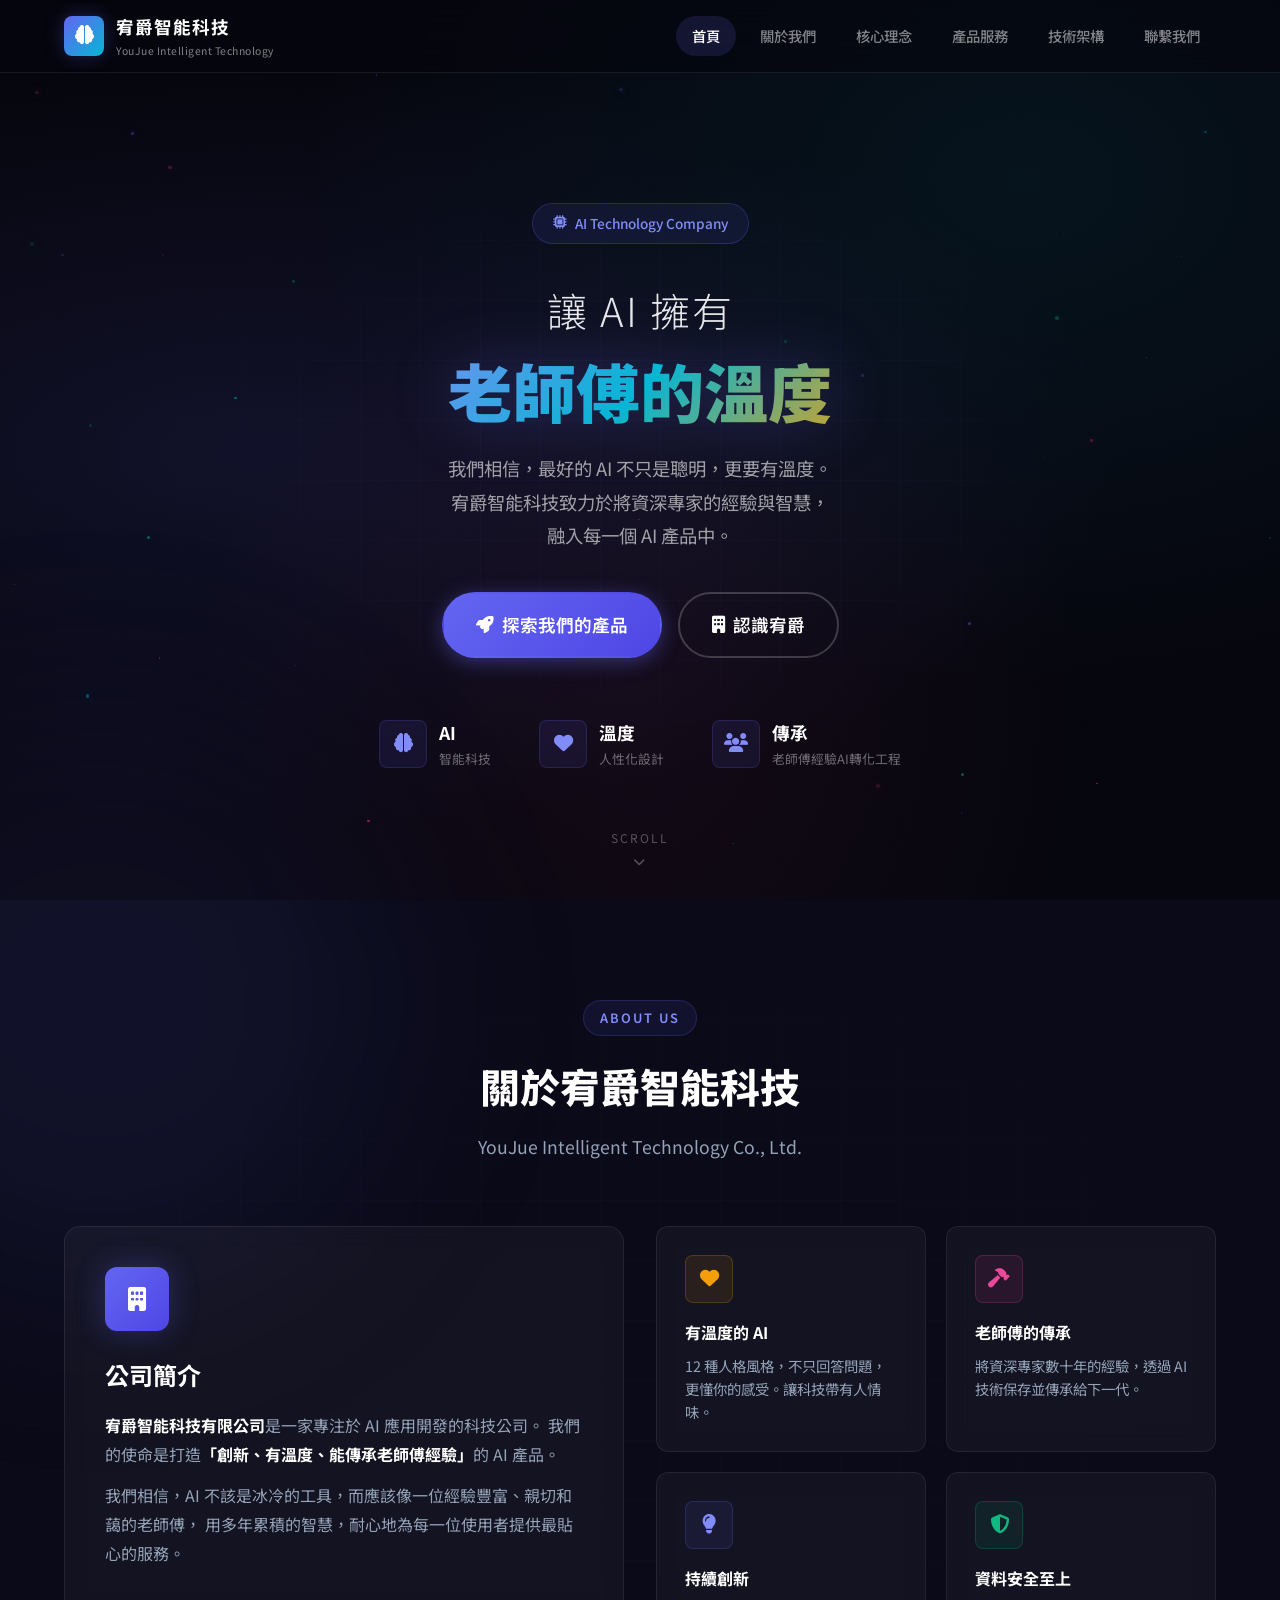
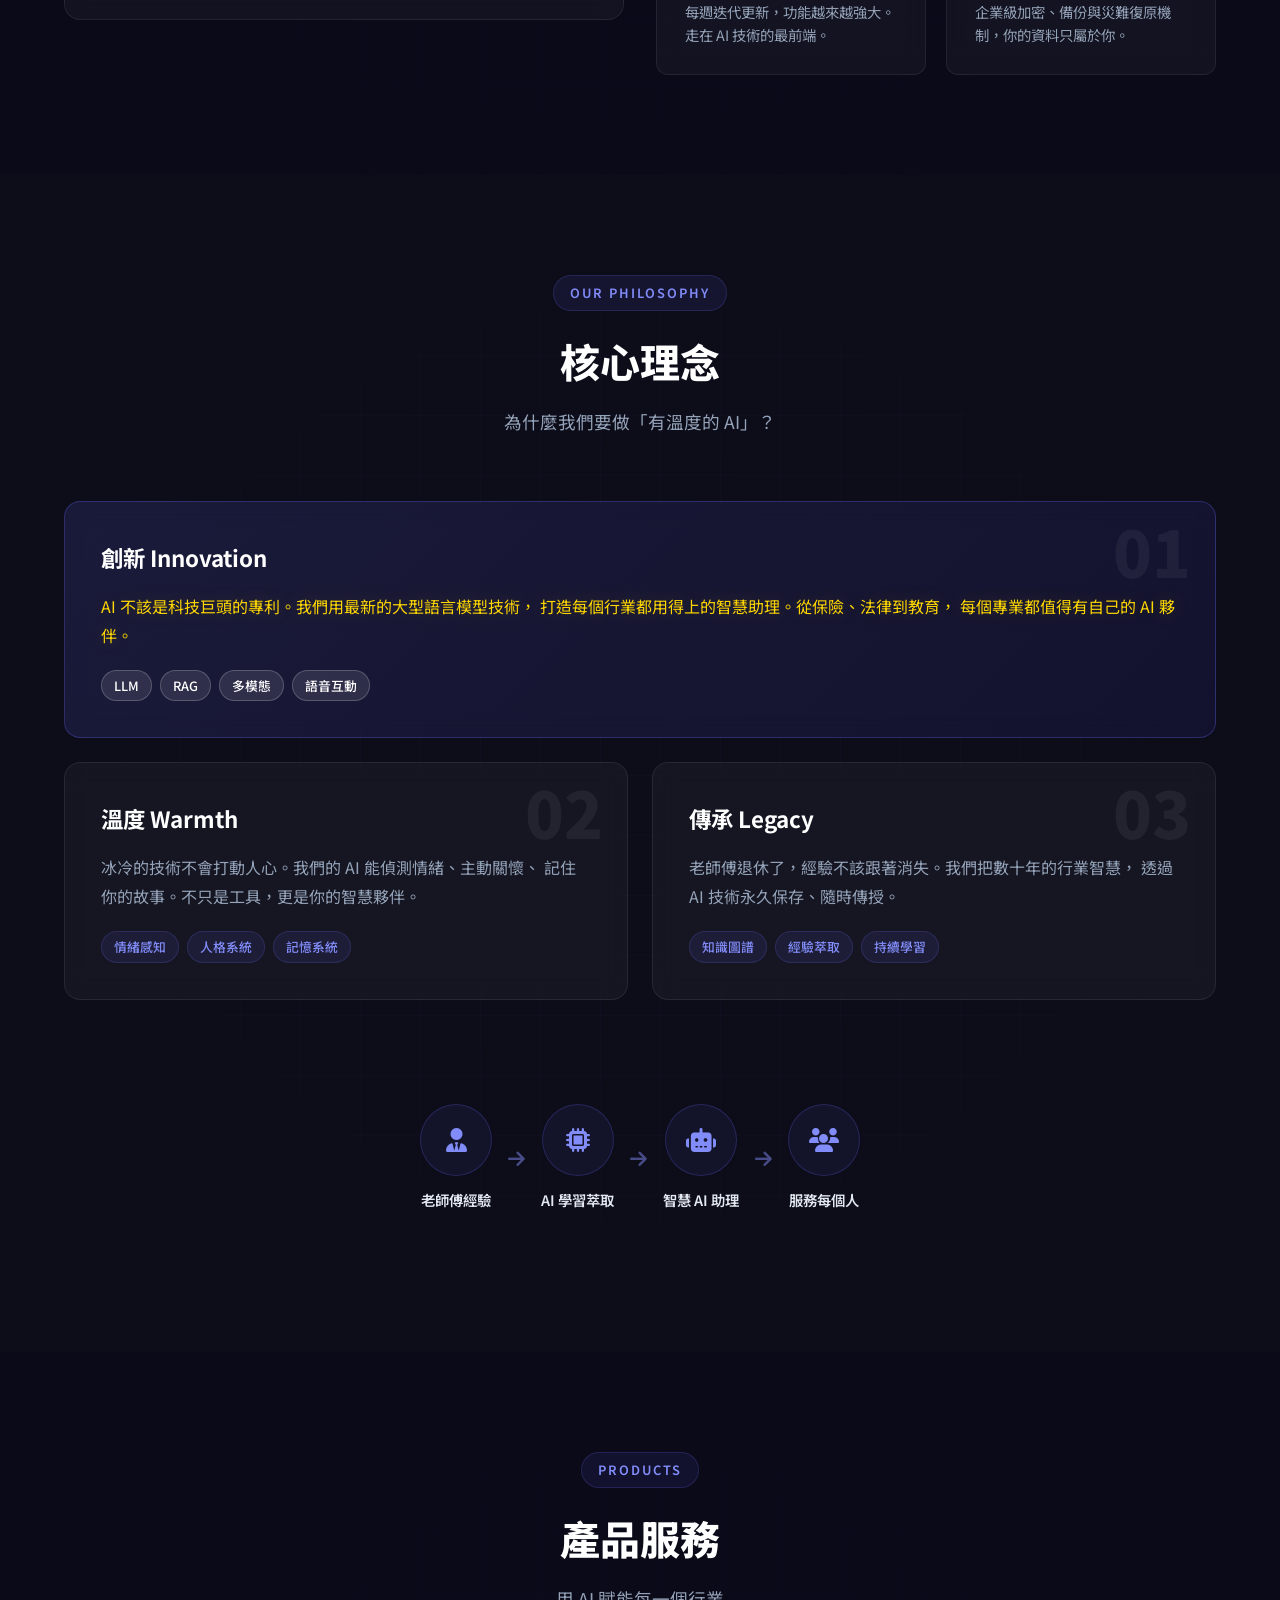
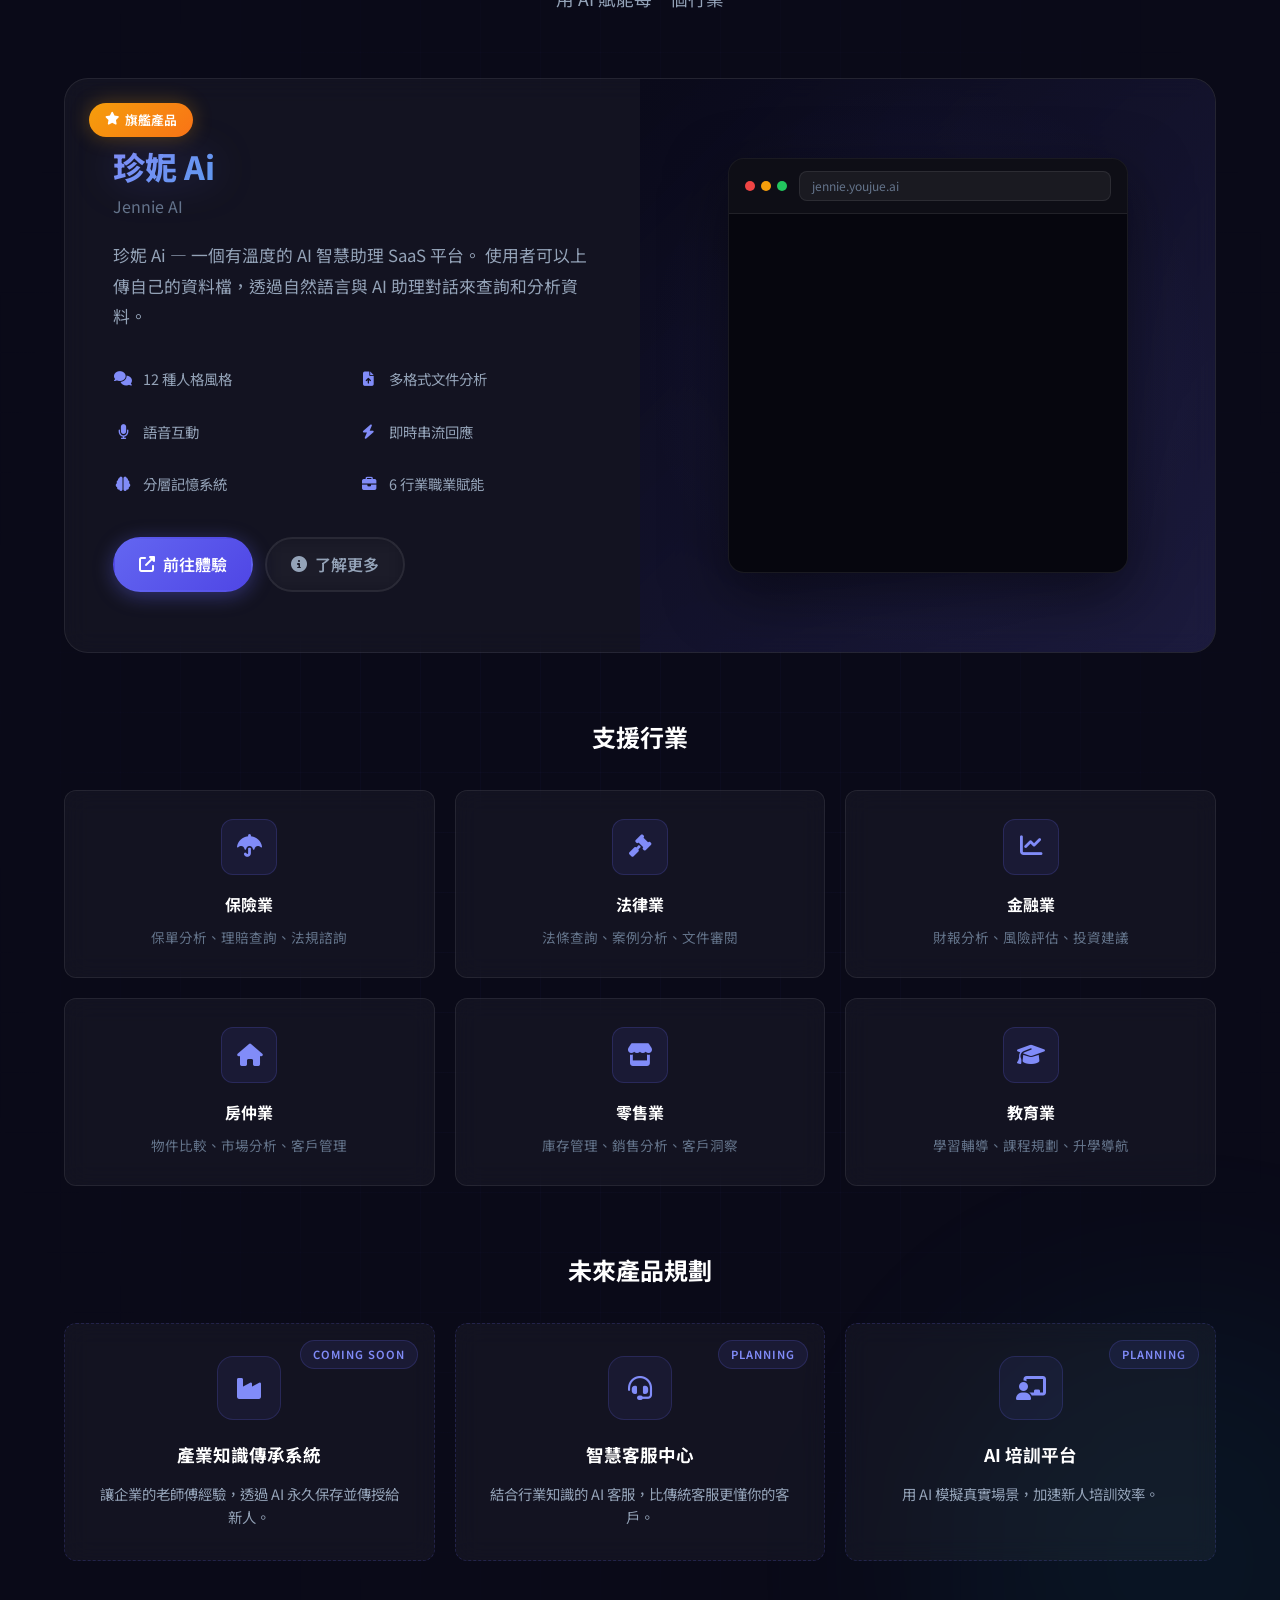
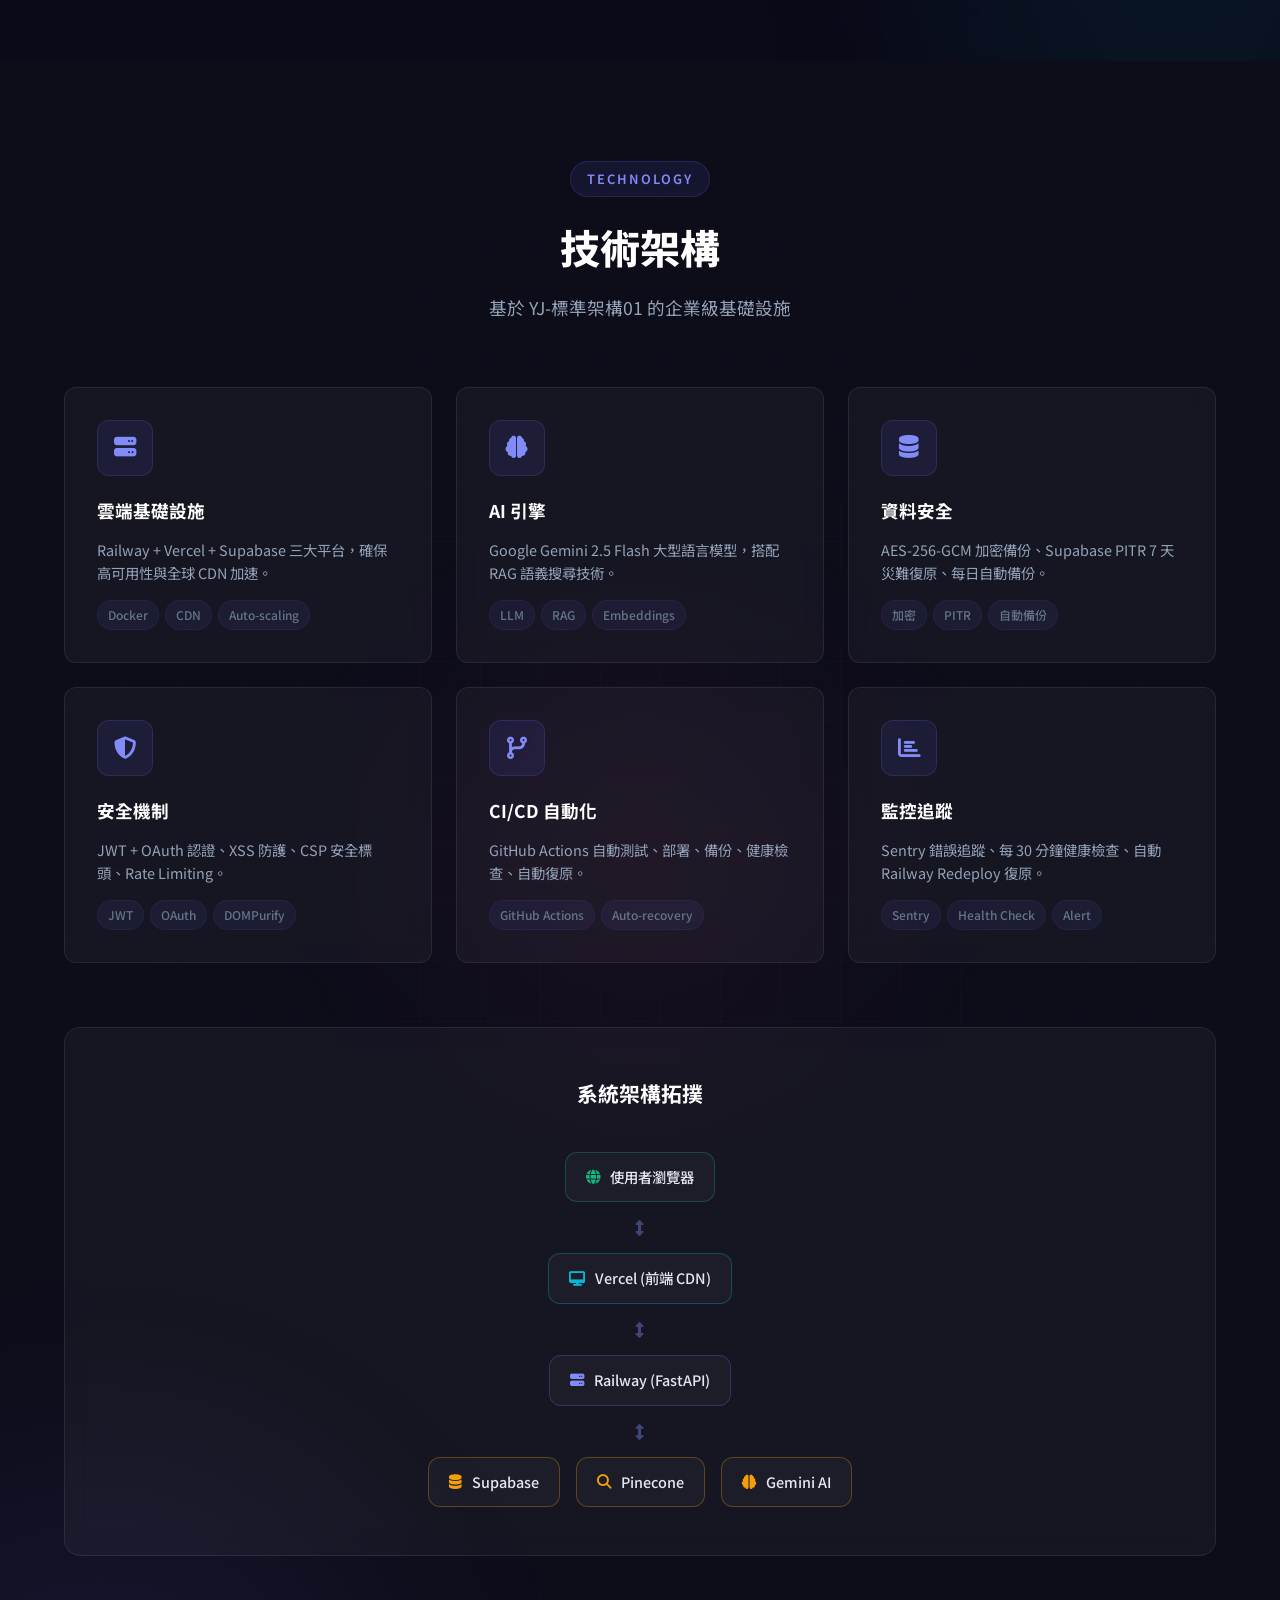
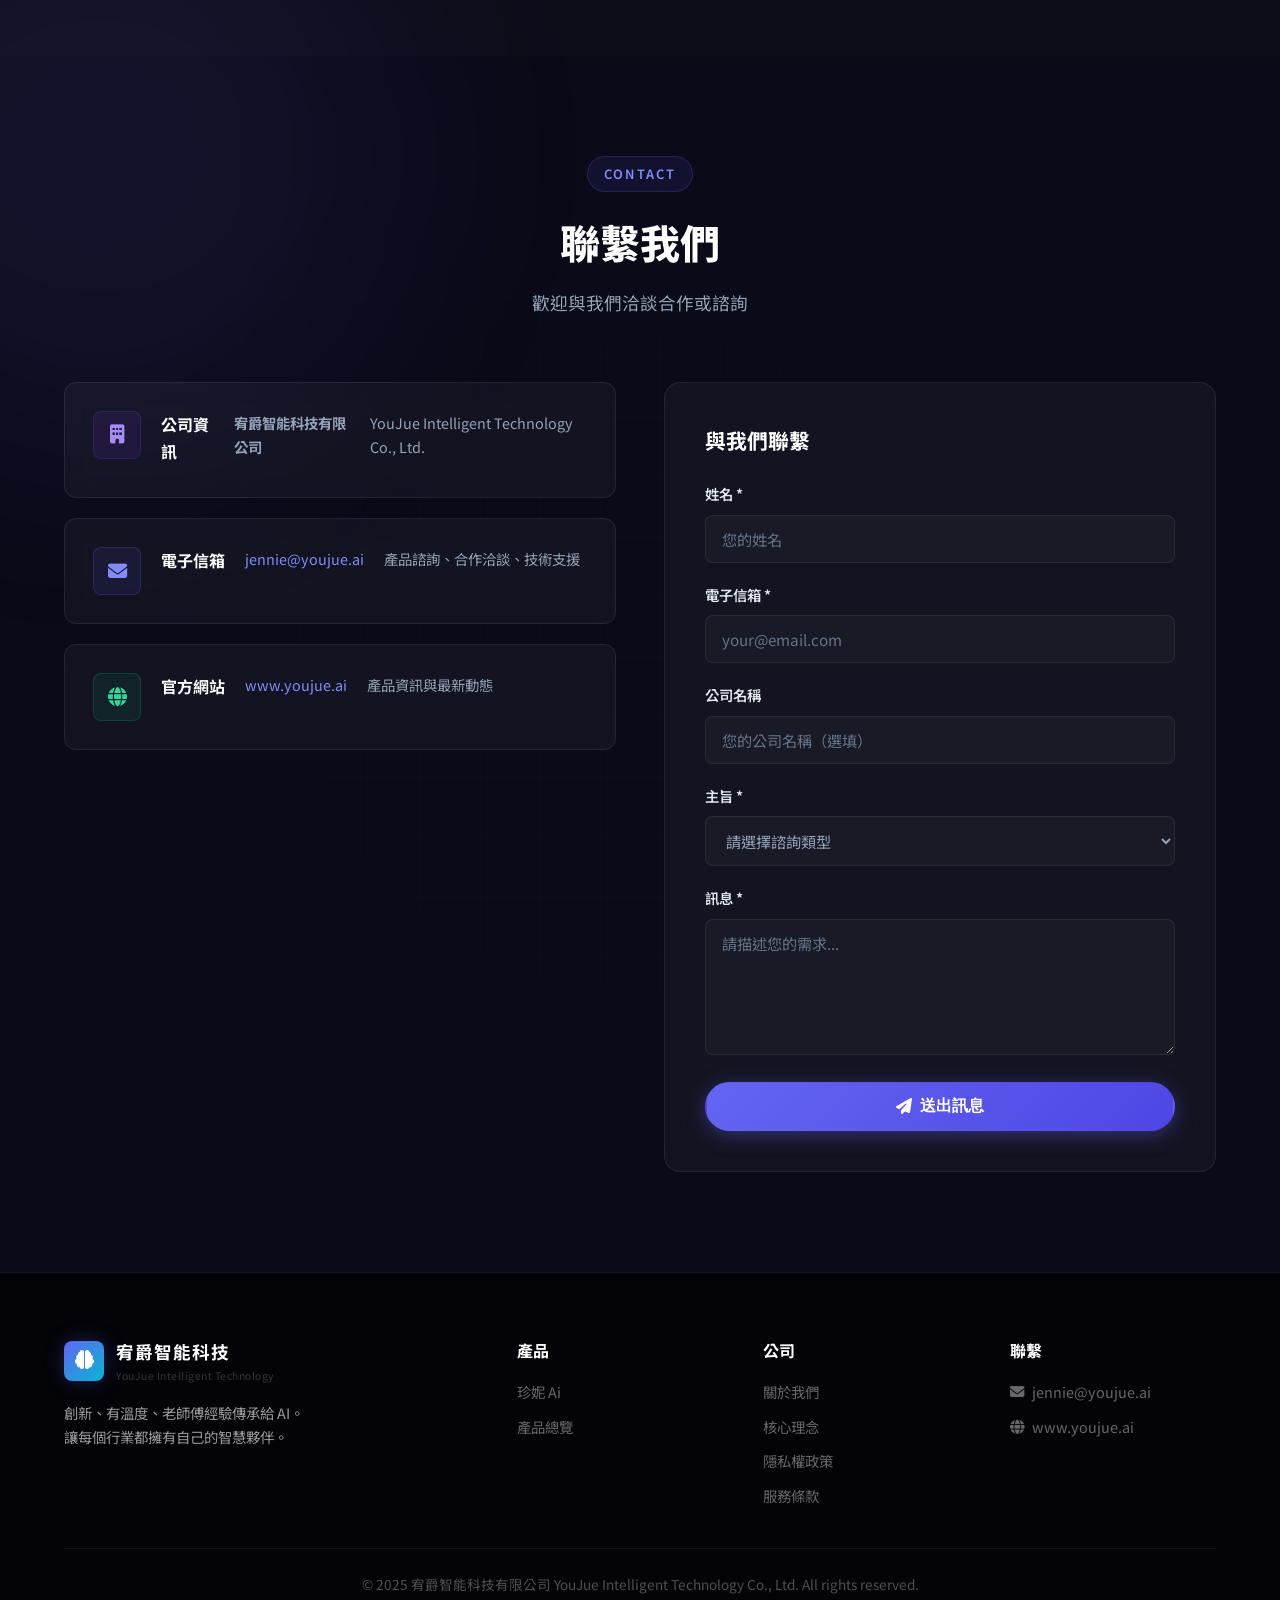
==== frontend/index.html @ 6af4ea04 "全站視覺升級：暗色未來感主題 - CSS 全面重寫：暗色背景 + 毛玻璃卡片 + 品牌色光暈效果 - Hero 區加入極光漸層動畫 + 多色粒子系統 - 各區塊加入網格背景紋路 + 漂浮光斑裝飾 - " ====
<!DOCTYPE html>
<html lang="zh-TW">
<head>
    <meta charset="UTF-8">
    <meta name="viewport" content="width=device-width, initial-scale=1.0">
    <meta name="description" content="宥爵智能科技 YouJue Intelligent Technology — 創新、有溫度、老師傅經驗傳承給AI的科技開發公司">
    <meta name="keywords" content="宥爵智能科技, YouJue, AI, 人工智慧, 珍妮AI, Jennie AI, SaaS">
    <meta name="author" content="宥爵智能科技有限公司">

    <!-- Open Graph -->
    <meta property="og:title" content="宥爵智能科技 — 讓AI有溫度">
    <meta property="og:description" content="創新、有溫度、老師傅經驗傳承給AI。我們打造有人情味的AI科技。">
    <meta property="og:type" content="website">
    <meta property="og:url" content="https://www.youjue.ai">

    <title>宥爵智能科技 YouJue — 讓AI有溫度</title>

    <!-- Font Awesome 6 -->
    <link rel="stylesheet" href="https://cdnjs.cloudflare.com/ajax/libs/font-awesome/6.5.1/css/all.min.css">
    <!-- Google Fonts -->
    <link rel="preconnect" href="https://fonts.googleapis.com">
    <link rel="preconnect" href="https://fonts.gstatic.com" crossorigin>
    <link href="https://fonts.googleapis.com/css2?family=Noto+Sans+TC:wght@300;400;500;700;900&family=Inter:wght@300;400;500;600;700;800&display=swap" rel="stylesheet">

    <link rel="stylesheet" href="css/styles.css">
</head>
<body>
    <!-- Navigation -->
    <nav class="navbar" id="navbar">
        <div class="nav-container">
            <a href="#" class="nav-logo">
                <div class="logo-icon">
                    <i class="fas fa-brain"></i>
                </div>
                <div class="logo-text">
                    <span class="logo-main">宥爵智能科技</span>
                    <span class="logo-sub">YouJue Intelligent Technology</span>
                </div>
            </a>

            <div class="nav-links" id="navLinks">
                <a href="#hero" class="nav-link active">首頁</a>
                <a href="#about" class="nav-link">關於我們</a>
                <a href="#philosophy" class="nav-link">核心理念</a>
                <a href="#products" class="nav-link">產品服務</a>
                <a href="#technology" class="nav-link">技術架構</a>
                <a href="#contact" class="nav-link">聯繫我們</a>
            </div>

            <button class="nav-toggle" id="navToggle" aria-label="Toggle navigation">
                <span class="hamburger"></span>
            </button>
        </div>
    </nav>

    <!-- Hero Section -->
    <section class="hero" id="hero">
        <div class="hero-bg">
            <div class="hero-particles" id="heroParticles"></div>
        </div>
        <div class="hero-content">
            <div class="hero-badge">
                <i class="fas fa-microchip"></i>
                <span>AI Technology Company</span>
            </div>
            <h1 class="hero-title">
                <span class="hero-title-line">讓 AI 擁有</span>
                <span class="hero-title-highlight">老師傅的溫度</span>
            </h1>
            <p class="hero-subtitle">
                我們相信，最好的 AI 不只是聰明，更要有溫度。<br>
                宥爵智能科技致力於將資深專家的經驗與智慧，<br>
                融入每一個 AI 產品中。
            </p>
            <div class="hero-actions">
                <a href="#products" class="btn btn-primary btn-lg">
                    <i class="fas fa-rocket"></i>
                    探索我們的產品
                </a>
                <a href="#about" class="btn btn-outline btn-lg">
                    <i class="fas fa-building"></i>
                    認識宥爵
                </a>
            </div>
            <div class="hero-stats">
                <div class="hero-stat">
                    <div class="hero-stat-icon"><i class="fas fa-brain"></i></div>
                    <div class="hero-stat-info">
                        <span class="hero-stat-number">AI</span>
                        <span class="hero-stat-label">智能科技</span>
                    </div>
                </div>
                <div class="hero-stat">
                    <div class="hero-stat-icon"><i class="fas fa-heart"></i></div>
                    <div class="hero-stat-info">
                        <span class="hero-stat-number">溫度</span>
                        <span class="hero-stat-label">人性化設計</span>
                    </div>
                </div>
                <div class="hero-stat">
                    <div class="hero-stat-icon"><i class="fas fa-users"></i></div>
                    <div class="hero-stat-info">
                        <span class="hero-stat-number">傳承</span>
                        <span class="hero-stat-label">老師傅經驗AI轉化工程</span>
                    </div>
                </div>
            </div>
        </div>
        <div class="hero-scroll">
            <a href="#about" class="scroll-indicator">
                <span>Scroll</span>
                <i class="fas fa-chevron-down"></i>
            </a>
        </div>
    </section>

    <!-- About Section -->
    <section class="section about-section" id="about">
        <div class="glow-orb glow-orb-1"></div>
        <div class="container">
            <div class="section-header">
                <span class="section-badge">About Us</span>
                <h2 class="section-title">關於宥爵智能科技</h2>
                <p class="section-subtitle">YouJue Intelligent Technology Co., Ltd.</p>
            </div>

            <div class="about-grid">
                <div class="about-main">
                    <div class="about-card about-card-intro">
                        <div class="about-card-icon">
                            <i class="fas fa-building"></i>
                        </div>
                        <h3>公司簡介</h3>
                        <p>
                            <strong>宥爵智能科技有限公司</strong>是一家專注於 AI 應用開發的科技公司。
                            我們的使命是打造<strong>「創新、有溫度、能傳承老師傅經驗」</strong>的 AI 產品。
                        </p>
                        <p>
                            我們相信，AI 不該是冰冷的工具，而應該像一位經驗豐富、親切和藹的老師傅，
                            用多年累積的智慧，耐心地為每一位使用者提供最貼心的服務。
                        </p>
                    </div>
                </div>

                <div class="about-values">
                    <div class="value-card">
                        <div class="value-icon icon-warm">
                            <i class="fas fa-heart"></i>
                        </div>
                        <h4>有溫度的 AI</h4>
                        <p>12 種人格風格，不只回答問題，更懂你的感受。讓科技帶有人情味。</p>
                    </div>
                    <div class="value-card">
                        <div class="value-icon icon-craft">
                            <i class="fas fa-hammer"></i>
                        </div>
                        <h4>老師傅的傳承</h4>
                        <p>將資深專家數十年的經驗，透過 AI 技術保存並傳承給下一代。</p>
                    </div>
                    <div class="value-card">
                        <div class="value-icon icon-innovation">
                            <i class="fas fa-lightbulb"></i>
                        </div>
                        <h4>持續創新</h4>
                        <p>每週迭代更新，功能越來越強大。走在 AI 技術的最前端。</p>
                    </div>
                    <div class="value-card">
                        <div class="value-icon icon-security">
                            <i class="fas fa-shield-halved"></i>
                        </div>
                        <h4>資料安全至上</h4>
                        <p>企業級加密、備份與災難復原機制，你的資料只屬於你。</p>
                    </div>
                </div>
            </div>
        </div>
    </section>

    <!-- Philosophy Section -->
    <section class="section philosophy-section" id="philosophy">
        <div class="container">
            <div class="section-header">
                <span class="section-badge">Our Philosophy</span>
                <h2 class="section-title">核心理念</h2>
                <p class="section-subtitle">為什麼我們要做「有溫度的 AI」？</p>
            </div>

            <div class="philosophy-grid">
                <div class="philosophy-card philosophy-main">
                    <div class="philosophy-number">01</div>
                    <h3>創新 Innovation</h3>
                    <p class="philosophy-main-text">
                        AI 不該是科技巨頭的專利。我們用最新的大型語言模型技術，
                        打造每個行業都用得上的智慧助理。從保險、法律到教育，
                        每個專業都值得有自己的 AI 夥伴。
                    </p>
                    <div class="philosophy-tags">
                        <span class="tag">LLM</span>
                        <span class="tag">RAG</span>
                        <span class="tag">多模態</span>
                        <span class="tag">語音互動</span>
                    </div>
                </div>

                <div class="philosophy-card">
                    <div class="philosophy-number">02</div>
                    <h3>溫度 Warmth</h3>
                    <p>
                        冰冷的技術不會打動人心。我們的 AI 能偵測情緒、主動關懷、
                        記住你的故事。不只是工具，更是你的智慧夥伴。
                    </p>
                    <div class="philosophy-tags">
                        <span class="tag">情緒感知</span>
                        <span class="tag">人格系統</span>
                        <span class="tag">記憶系統</span>
                    </div>
                </div>

                <div class="philosophy-card">
                    <div class="philosophy-number">03</div>
                    <h3>傳承 Legacy</h3>
                    <p>
                        老師傅退休了，經驗不該跟著消失。我們把數十年的行業智慧，
                        透過 AI 技術永久保存、隨時傳授。
                    </p>
                    <div class="philosophy-tags">
                        <span class="tag">知識圖譜</span>
                        <span class="tag">經驗萃取</span>
                        <span class="tag">持續學習</span>
                    </div>
                </div>
            </div>

            <!-- Visual Timeline -->
            <div class="philosophy-flow">
                <div class="flow-step">
                    <div class="flow-icon"><i class="fas fa-user-tie"></i></div>
                    <div class="flow-label">老師傅經驗</div>
                </div>
                <div class="flow-arrow"><i class="fas fa-arrow-right"></i></div>
                <div class="flow-step">
                    <div class="flow-icon"><i class="fas fa-microchip"></i></div>
                    <div class="flow-label">AI 學習萃取</div>
                </div>
                <div class="flow-arrow"><i class="fas fa-arrow-right"></i></div>
                <div class="flow-step">
                    <div class="flow-icon"><i class="fas fa-robot"></i></div>
                    <div class="flow-label">智慧 AI 助理</div>
                </div>
                <div class="flow-arrow"><i class="fas fa-arrow-right"></i></div>
                <div class="flow-step">
                    <div class="flow-icon"><i class="fas fa-users"></i></div>
                    <div class="flow-label">服務每個人</div>
                </div>
            </div>
        </div>
    </section>

    <!-- Products Section -->
    <section class="section products-section" id="products">
        <div class="glow-orb glow-orb-2"></div>
        <div class="container">
            <div class="section-header">
                <span class="section-badge">Products</span>
                <h2 class="section-title">產品服務</h2>
                <p class="section-subtitle">用 AI 賦能每一個行業</p>
            </div>

            <!-- Featured Product: Jennie AI -->
            <div class="product-featured">
                <div class="product-featured-badge">
                    <i class="fas fa-star"></i> 旗艦產品
                </div>
                <div class="product-featured-content">
                    <div class="product-featured-info">
                        <h3 class="product-featured-name">
                            <span class="product-logo-text">珍妮 Ai</span>
                            <span class="product-logo-sub">Jennie AI</span>
                        </h3>
                        <p class="product-featured-desc">
                            珍妮 Ai — 一個有溫度的 AI 智慧助理 SaaS 平台。
                            使用者可以上傳自己的資料檔，透過自然語言與 AI 助理對話來查詢和分析資料。
                        </p>
                        <div class="product-features">
                            <div class="product-feature">
                                <i class="fas fa-comments"></i>
                                <span>12 種人格風格</span>
                            </div>
                            <div class="product-feature">
                                <i class="fas fa-file-upload"></i>
                                <span>多格式文件分析</span>
                            </div>
                            <div class="product-feature">
                                <i class="fas fa-microphone"></i>
                                <span>語音互動</span>
                            </div>
                            <div class="product-feature">
                                <i class="fas fa-bolt"></i>
                                <span>即時串流回應</span>
                            </div>
                            <div class="product-feature">
                                <i class="fas fa-brain"></i>
                                <span>分層記憶系統</span>
                            </div>
                            <div class="product-feature">
                                <i class="fas fa-briefcase"></i>
                                <span>6 行業職業賦能</span>
                            </div>
                        </div>
                        <div class="product-featured-actions">
                            <a href="https://jennie.youjue.ai" target="_blank" class="btn btn-primary">
                                <i class="fas fa-external-link-alt"></i>
                                前往體驗
                            </a>
                            <a href="products.html" class="btn btn-outline">
                                <i class="fas fa-info-circle"></i>
                                了解更多
                            </a>
                        </div>
                    </div>
                    <div class="product-featured-visual">
                        <div class="product-mockup">
                            <div class="mockup-header">
                                <div class="mockup-dots">
                                    <span></span><span></span><span></span>
                                </div>
                                <a href="https://jennie.youjue.ai" target="_blank" class="mockup-url">jennie.youjue.ai</a>
                            </div>
                            <div class="mockup-body mockup-body-iframe">
                                <iframe src="https://jennie.youjue.ai/" title="珍妮 Ai" loading="lazy"></iframe>
                            </div>
                        </div>
                    </div>
                </div>
            </div>

            <!-- Supported Industries -->
            <div class="industries-section">
                <h3 class="industries-title">支援行業</h3>
                <div class="industries-grid">
                    <div class="industry-card">
                        <div class="industry-icon"><i class="fas fa-umbrella"></i></div>
                        <h4>保險業</h4>
                        <p>保單分析、理賠查詢、法規諮詢</p>
                    </div>
                    <div class="industry-card">
                        <div class="industry-icon"><i class="fas fa-gavel"></i></div>
                        <h4>法律業</h4>
                        <p>法條查詢、案例分析、文件審閱</p>
                    </div>
                    <div class="industry-card">
                        <div class="industry-icon"><i class="fas fa-chart-line"></i></div>
                        <h4>金融業</h4>
                        <p>財報分析、風險評估、投資建議</p>
                    </div>
                    <div class="industry-card">
                        <div class="industry-icon"><i class="fas fa-home"></i></div>
                        <h4>房仲業</h4>
                        <p>物件比較、市場分析、客戶管理</p>
                    </div>
                    <div class="industry-card">
                        <div class="industry-icon"><i class="fas fa-store"></i></div>
                        <h4>零售業</h4>
                        <p>庫存管理、銷售分析、客戶洞察</p>
                    </div>
                    <div class="industry-card">
                        <div class="industry-icon"><i class="fas fa-graduation-cap"></i></div>
                        <h4>教育業</h4>
                        <p>學習輔導、課程規劃、升學導航</p>
                    </div>
                </div>
            </div>

            <!-- Future Products -->
            <div class="future-products">
                <h3 class="industries-title">未來產品規劃</h3>
                <div class="future-grid">
                    <div class="future-card">
                        <div class="future-badge">Coming Soon</div>
                        <div class="future-icon"><i class="fas fa-industry"></i></div>
                        <h4>產業知識傳承系統</h4>
                        <p>讓企業的老師傅經驗，透過 AI 永久保存並傳授給新人。</p>
                    </div>
                    <div class="future-card">
                        <div class="future-badge">Planning</div>
                        <div class="future-icon"><i class="fas fa-headset"></i></div>
                        <h4>智慧客服中心</h4>
                        <p>結合行業知識的 AI 客服，比傳統客服更懂你的客戶。</p>
                    </div>
                    <div class="future-card">
                        <div class="future-badge">Planning</div>
                        <div class="future-icon"><i class="fas fa-chalkboard-teacher"></i></div>
                        <h4>AI 培訓平台</h4>
                        <p>用 AI 模擬真實場景，加速新人培訓效率。</p>
                    </div>
                </div>
            </div>
        </div>
    </section>

    <!-- Technology Section -->
    <section class="section tech-section" id="technology">
        <div class="glow-orb glow-orb-3"></div>
        <div class="container">
            <div class="section-header">
                <span class="section-badge">Technology</span>
                <h2 class="section-title">技術架構</h2>
                <p class="section-subtitle">基於 YJ-標準架構01 的企業級基礎設施</p>
            </div>

            <div class="tech-grid">
                <div class="tech-card">
                    <div class="tech-icon"><i class="fas fa-server"></i></div>
                    <h4>雲端基礎設施</h4>
                    <p>Railway + Vercel + Supabase 三大平台，確保高可用性與全球 CDN 加速。</p>
                    <div class="tech-tags">
                        <span>Docker</span>
                        <span>CDN</span>
                        <span>Auto-scaling</span>
                    </div>
                </div>
                <div class="tech-card">
                    <div class="tech-icon"><i class="fas fa-brain"></i></div>
                    <h4>AI 引擎</h4>
                    <p>Google Gemini 2.5 Flash 大型語言模型，搭配 RAG 語義搜尋技術。</p>
                    <div class="tech-tags">
                        <span>LLM</span>
                        <span>RAG</span>
                        <span>Embeddings</span>
                    </div>
                </div>
                <div class="tech-card">
                    <div class="tech-icon"><i class="fas fa-database"></i></div>
                    <h4>資料安全</h4>
                    <p>AES-256-GCM 加密備份、Supabase PITR 7 天災難復原、每日自動備份。</p>
                    <div class="tech-tags">
                        <span>加密</span>
                        <span>PITR</span>
                        <span>自動備份</span>
                    </div>
                </div>
                <div class="tech-card">
                    <div class="tech-icon"><i class="fas fa-shield-halved"></i></div>
                    <h4>安全機制</h4>
                    <p>JWT + OAuth 認證、XSS 防護、CSP 安全標頭、Rate Limiting。</p>
                    <div class="tech-tags">
                        <span>JWT</span>
                        <span>OAuth</span>
                        <span>DOMPurify</span>
                    </div>
                </div>
                <div class="tech-card">
                    <div class="tech-icon"><i class="fas fa-code-branch"></i></div>
                    <h4>CI/CD 自動化</h4>
                    <p>GitHub Actions 自動測試、部署、備份、健康檢查、自動復原。</p>
                    <div class="tech-tags">
                        <span>GitHub Actions</span>
                        <span>Auto-recovery</span>
                    </div>
                </div>
                <div class="tech-card">
                    <div class="tech-icon"><i class="fas fa-chart-bar"></i></div>
                    <h4>監控追蹤</h4>
                    <p>Sentry 錯誤追蹤、每 30 分鐘健康檢查、自動 Railway Redeploy 復原。</p>
                    <div class="tech-tags">
                        <span>Sentry</span>
                        <span>Health Check</span>
                        <span>Alert</span>
                    </div>
                </div>
            </div>

            <!-- Architecture Diagram -->
            <div class="arch-diagram">
                <h3>系統架構拓撲</h3>
                <div class="arch-visual">
                    <div class="arch-layer arch-layer-user">
                        <div class="arch-node">
                            <i class="fas fa-globe"></i>
                            <span>使用者瀏覽器</span>
                        </div>
                    </div>
                    <div class="arch-connector"><i class="fas fa-arrows-alt-v"></i></div>
                    <div class="arch-layer arch-layer-frontend">
                        <div class="arch-node">
                            <i class="fas fa-desktop"></i>
                            <span>Vercel (前端 CDN)</span>
                        </div>
                    </div>
                    <div class="arch-connector"><i class="fas fa-arrows-alt-v"></i></div>
                    <div class="arch-layer arch-layer-backend">
                        <div class="arch-node">
                            <i class="fas fa-server"></i>
                            <span>Railway (FastAPI)</span>
                        </div>
                    </div>
                    <div class="arch-connector"><i class="fas fa-arrows-alt-v"></i></div>
                    <div class="arch-layer arch-layer-services">
                        <div class="arch-node">
                            <i class="fas fa-database"></i>
                            <span>Supabase</span>
                        </div>
                        <div class="arch-node">
                            <i class="fas fa-search"></i>
                            <span>Pinecone</span>
                        </div>
                        <div class="arch-node">
                            <i class="fas fa-brain"></i>
                            <span>Gemini AI</span>
                        </div>
                    </div>
                </div>
            </div>
        </div>
    </section>

    <!-- Contact Section -->
    <section class="section contact-section" id="contact">
        <div class="glow-orb glow-orb-1"></div>
        <div class="container">
            <div class="section-header">
                <span class="section-badge">Contact</span>
                <h2 class="section-title">聯繫我們</h2>
                <p class="section-subtitle">歡迎與我們洽談合作或諮詢</p>
            </div>

            <div class="contact-grid">
                <div class="contact-info">
                    <div class="contact-card">
                        <div class="contact-card-icon icon-purple">
                            <i class="fas fa-building"></i>
                        </div>
                        <h4>公司資訊</h4>
                        <p><strong>宥爵智能科技有限公司</strong></p>
                        <p>YouJue Intelligent Technology Co., Ltd.</p>
                    </div>
                    <div class="contact-card">
                        <div class="contact-card-icon icon-blue">
                            <i class="fas fa-envelope"></i>
                        </div>
                        <h4>電子信箱</h4>
                        <p><a href="mailto:jennie@youjue.ai">jennie@youjue.ai</a></p>
                        <p class="text-muted">產品諮詢、合作洽談、技術支援</p>
                    </div>
                    <div class="contact-card">
                        <div class="contact-card-icon icon-emerald">
                            <i class="fas fa-globe"></i>
                        </div>
                        <h4>官方網站</h4>
                        <p><a href="https://www.youjue.ai" target="_blank">www.youjue.ai</a></p>
                        <p class="text-muted">產品資訊與最新動態</p>
                    </div>
                </div>

                <div class="contact-form-wrapper">
                    <form class="contact-form" id="contactForm">
                        <h3>與我們聯繫</h3>
                        <div class="form-group">
                            <label for="contactName">姓名 *</label>
                            <input type="text" id="contactName" name="name" required placeholder="您的姓名">
                        </div>
                        <div class="form-group">
                            <label for="contactEmail">電子信箱 *</label>
                            <input type="email" id="contactEmail" name="email" required placeholder="your@email.com">
                        </div>
                        <div class="form-group">
                            <label for="contactCompany">公司名稱</label>
                            <input type="text" id="contactCompany" name="company" placeholder="您的公司名稱（選填）">
                        </div>
                        <div class="form-group">
                            <label for="contactSubject">主旨 *</label>
                            <select id="contactSubject" name="subject" required>
                                <option value="">請選擇諮詢類型</option>
                                <option value="product">產品諮詢</option>
                                <option value="enterprise">企業合作</option>
                                <option value="technical">技術支援</option>
                                <option value="media">媒體採訪</option>
                                <option value="other">其他</option>
                            </select>
                        </div>
                        <div class="form-group">
                            <label for="contactMessage">訊息 *</label>
                            <textarea id="contactMessage" name="message" required placeholder="請描述您的需求..." rows="5"></textarea>
                        </div>
                        <button type="submit" class="btn btn-primary btn-block" id="contactSubmitBtn">
                            <i class="fas fa-paper-plane"></i>
                            送出訊息
                        </button>
                    </form>
                </div>
            </div>
        </div>
    </section>

    <!-- Footer -->
    <footer class="footer">
        <div class="container">
            <div class="footer-grid">
                <div class="footer-brand">
                    <div class="footer-logo">
                        <div class="logo-icon"><i class="fas fa-brain"></i></div>
                        <div class="logo-text">
                            <span class="logo-main">宥爵智能科技</span>
                            <span class="logo-sub">YouJue Intelligent Technology</span>
                        </div>
                    </div>
                    <p class="footer-desc">
                        創新、有溫度、老師傅經驗傳承給 AI。<br>
                        讓每個行業都擁有自己的智慧夥伴。
                    </p>
                </div>
                <div class="footer-links">
                    <h4>產品</h4>
                    <ul>
                        <li><a href="https://jennie.youjue.ai" target="_blank">珍妮 Ai</a></li>
                        <li><a href="products.html">產品總覽</a></li>
                    </ul>
                </div>
                <div class="footer-links">
                    <h4>公司</h4>
                    <ul>
                        <li><a href="#about">關於我們</a></li>
                        <li><a href="#philosophy">核心理念</a></li>
                        <li><a href="privacy.html">隱私權政策</a></li>
                        <li><a href="terms.html">服務條款</a></li>
                    </ul>
                </div>
                <div class="footer-links">
                    <h4>聯繫</h4>
                    <ul>
                        <li><a href="mailto:jennie@youjue.ai"><i class="fas fa-envelope"></i> jennie@youjue.ai</a></li>
                        <li><a href="https://www.youjue.ai" target="_blank"><i class="fas fa-globe"></i> www.youjue.ai</a></li>
                    </ul>
                </div>
            </div>
            <div class="footer-bottom">
                <p>&copy; 2025 宥爵智能科技有限公司 YouJue Intelligent Technology Co., Ltd. All rights reserved.</p>
            </div>
        </div>
    </footer>

    <!-- Back to Top -->
    <button class="back-to-top" id="backToTop" aria-label="Back to top">
        <i class="fas fa-chevron-up"></i>
    </button>

    <script src="js/app.js"></script>
</body>
</html>
---- frontend/css/styles.css ----
/* ================================================================
   宥爵智能科技 — 公司官網樣式（暗色未來感版）
   YouJue Intelligent Technology Co., Ltd.
   ================================================================ */

/* ---- CSS Variables ---- */
:root {
    --primary: #6366F1;
    --primary-dark: #4F46E5;
    --primary-light: #818CF8;
    --primary-bg: rgba(99, 102, 241, 0.1);

    --accent-warm: #F59E0B;
    --accent-rose: #EC4899;
    --accent-emerald: #10B981;
    --accent-cyan: #06B6D4;

    --text-primary: #E2E8F0;
    --text-secondary: #94A3B8;
    --text-muted: #64748B;
    --text-white: #FFFFFF;

    --bg-body: #06060e;
    --bg-section: #0a0a18;
    --bg-section-alt: #0d0d1a;
    --bg-card: rgba(255, 255, 255, 0.04);
    --bg-card-hover: rgba(255, 255, 255, 0.08);
    --bg-dark: #030308;

    --border: rgba(255, 255, 255, 0.08);
    --border-light: rgba(255, 255, 255, 0.05);
    --border-glow: rgba(99, 102, 241, 0.3);

    --shadow-sm: 0 1px 2px rgba(0,0,0,0.3);
    --shadow-md: 0 4px 16px rgba(0,0,0,0.3);
    --shadow-lg: 0 10px 30px rgba(0,0,0,0.4);
    --shadow-xl: 0 20px 50px rgba(0,0,0,0.5);
    --shadow-glow: 0 0 30px rgba(99, 102, 241, 0.15);
    --shadow-glow-lg: 0 0 60px rgba(99, 102, 241, 0.2);

    --radius-sm: 8px;
    --radius-md: 12px;
    --radius-lg: 16px;
    --radius-xl: 24px;
    --radius-full: 9999px;

    --font-sans: 'Noto Sans TC', 'Inter', -apple-system, BlinkMacSystemFont, sans-serif;
    --font-mono: 'JetBrains Mono', 'Fira Code', monospace;

    --transition: all 0.3s cubic-bezier(0.4, 0, 0.2, 1);
    --transition-fast: all 0.15s ease;
    --transition-slow: all 0.6s cubic-bezier(0.4, 0, 0.2, 1);
}

/* ---- Reset & Base ---- */
*, *::before, *::after {
    margin: 0;
    padding: 0;
    box-sizing: border-box;
}

html {
    scroll-behavior: smooth;
    font-size: 16px;
}

body {
    font-family: var(--font-sans);
    color: var(--text-primary);
    background: var(--bg-body);
    line-height: 1.7;
    overflow-x: hidden;
    -webkit-font-smoothing: antialiased;
}

a {
    text-decoration: none;
    color: var(--primary-light);
    transition: var(--transition-fast);
}

a:hover {
    color: var(--text-white);
}

img {
    max-width: 100%;
    height: auto;
}

.container {
    max-width: 1200px;
    margin: 0 auto;
    padding: 0 24px;
}

.text-muted {
    color: var(--text-muted);
    font-size: 0.875rem;
}

/* ---- Grid Background Pattern ---- */
.section {
    position: relative;
}

.section::before {
    content: '';
    position: absolute;
    inset: 0;
    background-image:
        linear-gradient(rgba(99, 102, 241, 0.03) 1px, transparent 1px),
        linear-gradient(90deg, rgba(99, 102, 241, 0.03) 1px, transparent 1px);
    background-size: 60px 60px;
    pointer-events: none;
    mask-image: radial-gradient(ellipse at center, black 30%, transparent 80%);
    -webkit-mask-image: radial-gradient(ellipse at center, black 30%, transparent 80%);
}

/* ---- Background Glow Orbs ---- */
.glow-orb {
    position: absolute;
    border-radius: 50%;
    filter: blur(100px);
    pointer-events: none;
    z-index: 0;
}

.glow-orb-1 {
    width: 600px;
    height: 600px;
    background: rgba(99, 102, 241, 0.08);
    top: -200px;
    left: -200px;
    animation: orbFloat 20s ease-in-out infinite;
}

.glow-orb-2 {
    width: 500px;
    height: 500px;
    background: rgba(6, 182, 212, 0.06);
    bottom: -150px;
    right: -150px;
    animation: orbFloat 25s ease-in-out infinite reverse;
}

.glow-orb-3 {
    width: 400px;
    height: 400px;
    background: rgba(236, 72, 153, 0.05);
    top: 50%;
    left: 50%;
    transform: translate(-50%, -50%);
    animation: orbFloat 18s ease-in-out infinite;
}

@keyframes orbFloat {
    0%, 100% { transform: translate(0, 0) scale(1); }
    33% { transform: translate(30px, -30px) scale(1.05); }
    66% { transform: translate(-20px, 20px) scale(0.95); }
}

/* ---- Buttons ---- */
.btn {
    display: inline-flex;
    align-items: center;
    gap: 8px;
    padding: 12px 24px;
    border-radius: var(--radius-full);
    font-weight: 600;
    font-size: 1rem;
    cursor: pointer;
    transition: var(--transition);
    border: 2px solid transparent;
    text-align: center;
    white-space: nowrap;
    position: relative;
}

.btn-primary {
    background: linear-gradient(135deg, var(--primary), var(--primary-dark));
    color: var(--text-white);
    box-shadow: 0 4px 20px rgba(99, 102, 241, 0.4);
}

.btn-primary:hover {
    transform: translateY(-2px);
    box-shadow: 0 6px 30px rgba(99, 102, 241, 0.6);
    color: var(--text-white);
}

.btn-outline {
    background: transparent;
    color: var(--text-white);
    border-color: rgba(255,255,255,0.2);
    backdrop-filter: blur(10px);
}

.btn-outline:hover {
    background: rgba(255,255,255,0.05);
    border-color: rgba(255,255,255,0.5);
    color: var(--text-white);
    box-shadow: 0 0 20px rgba(255,255,255,0.1);
}

.btn-lg {
    padding: 16px 32px;
    font-size: 1.1rem;
}

.btn-block {
    width: 100%;
    justify-content: center;
}

/* ---- Navbar ---- */
.navbar {
    position: fixed;
    top: 0;
    left: 0;
    right: 0;
    z-index: 1000;
    background: rgba(6, 6, 14, 0.6);
    backdrop-filter: blur(20px);
    border-bottom: 1px solid var(--border);
    transition: var(--transition);
}

.navbar.scrolled {
    background: rgba(6, 6, 14, 0.9);
    box-shadow: 0 4px 30px rgba(0, 0, 0, 0.5);
    border-bottom-color: var(--border-glow);
}

.nav-container {
    max-width: 1200px;
    margin: 0 auto;
    padding: 0 24px;
    display: flex;
    align-items: center;
    justify-content: space-between;
    height: 72px;
}

.nav-logo {
    display: flex;
    align-items: center;
    gap: 12px;
    color: var(--text-white);
}

.nav-logo:hover {
    color: var(--text-white);
}

.logo-icon {
    width: 40px;
    height: 40px;
    background: linear-gradient(135deg, var(--primary), var(--accent-cyan));
    border-radius: var(--radius-sm);
    display: flex;
    align-items: center;
    justify-content: center;
    font-size: 1.2rem;
    color: white;
    box-shadow: 0 0 20px rgba(99, 102, 241, 0.3);
}

.logo-text {
    display: flex;
    flex-direction: column;
}

.logo-main {
    font-weight: 700;
    font-size: 1.1rem;
    letter-spacing: 1px;
}

.logo-sub {
    font-size: 0.65rem;
    opacity: 0.5;
    letter-spacing: 0.5px;
}

.nav-links {
    display: flex;
    align-items: center;
    gap: 8px;
}

.nav-link {
    color: rgba(255,255,255,0.5);
    padding: 8px 16px;
    border-radius: var(--radius-full);
    font-size: 0.9rem;
    font-weight: 500;
    transition: var(--transition-fast);
}

.nav-link:hover,
.nav-link.active {
    color: var(--text-white);
    background: rgba(99, 102, 241, 0.15);
}

.nav-toggle {
    display: none;
    background: none;
    border: none;
    cursor: pointer;
    padding: 8px;
}

.hamburger {
    display: block;
    width: 24px;
    height: 2px;
    background: white;
    position: relative;
    transition: var(--transition);
}

.hamburger::before,
.hamburger::after {
    content: '';
    position: absolute;
    width: 24px;
    height: 2px;
    background: white;
    transition: var(--transition);
}

.hamburger::before { top: -7px; }
.hamburger::after { top: 7px; }

.nav-toggle.active .hamburger { background: transparent; }
.nav-toggle.active .hamburger::before { top: 0; transform: rotate(45deg); }
.nav-toggle.active .hamburger::after { top: 0; transform: rotate(-45deg); }

/* ---- Hero Section ---- */
.hero {
    min-height: 100vh;
    display: flex;
    align-items: center;
    justify-content: center;
    position: relative;
    background: var(--bg-body);
    overflow: hidden;
    padding-top: 72px;
}

.hero::before {
    content: '';
    position: absolute;
    inset: 0;
    background:
        radial-gradient(ellipse at 20% 50%, rgba(99, 102, 241, 0.12) 0%, transparent 60%),
        radial-gradient(ellipse at 80% 20%, rgba(6, 182, 212, 0.08) 0%, transparent 50%),
        radial-gradient(ellipse at 50% 80%, rgba(236, 72, 153, 0.06) 0%, transparent 50%);
    animation: auroraShift 15s ease-in-out infinite alternate;
}

@keyframes auroraShift {
    0% {
        background:
            radial-gradient(ellipse at 20% 50%, rgba(99, 102, 241, 0.12) 0%, transparent 60%),
            radial-gradient(ellipse at 80% 20%, rgba(6, 182, 212, 0.08) 0%, transparent 50%),
            radial-gradient(ellipse at 50% 80%, rgba(236, 72, 153, 0.06) 0%, transparent 50%);
    }
    50% {
        background:
            radial-gradient(ellipse at 40% 30%, rgba(99, 102, 241, 0.15) 0%, transparent 60%),
            radial-gradient(ellipse at 60% 60%, rgba(6, 182, 212, 0.1) 0%, transparent 50%),
            radial-gradient(ellipse at 30% 70%, rgba(236, 72, 153, 0.08) 0%, transparent 50%);
    }
    100% {
        background:
            radial-gradient(ellipse at 60% 40%, rgba(99, 102, 241, 0.1) 0%, transparent 60%),
            radial-gradient(ellipse at 30% 70%, rgba(6, 182, 212, 0.12) 0%, transparent 50%),
            radial-gradient(ellipse at 70% 30%, rgba(236, 72, 153, 0.06) 0%, transparent 50%);
    }
}

/* Hero grid background */
.hero::after {
    content: '';
    position: absolute;
    inset: 0;
    background-image:
        linear-gradient(rgba(99, 102, 241, 0.04) 1px, transparent 1px),
        linear-gradient(90deg, rgba(99, 102, 241, 0.04) 1px, transparent 1px);
    background-size: 60px 60px;
    mask-image: radial-gradient(ellipse at center, black 20%, transparent 70%);
    -webkit-mask-image: radial-gradient(ellipse at center, black 20%, transparent 70%);
}

.hero-bg {
    position: absolute;
    inset: 0;
    overflow: hidden;
}

.hero-particles {
    position: absolute;
    inset: 0;
}

.hero-content {
    position: relative;
    z-index: 2;
    text-align: center;
    padding: 40px 24px;
    max-width: 900px;
}

.hero-badge {
    display: inline-flex;
    align-items: center;
    gap: 8px;
    background: rgba(99, 102, 241, 0.1);
    border: 1px solid rgba(99, 102, 241, 0.25);
    color: var(--primary-light);
    padding: 8px 20px;
    border-radius: var(--radius-full);
    font-size: 0.85rem;
    font-weight: 500;
    margin-bottom: 32px;
    animation: fadeInUp 0.8s ease;
    backdrop-filter: blur(10px);
}

.hero-title {
    color: var(--text-white);
    margin-bottom: 24px;
    animation: fadeInUp 0.8s ease 0.2s both;
}

.hero-title-line {
    display: block;
    font-size: 2.5rem;
    font-weight: 300;
    letter-spacing: 2px;
    opacity: 0.9;
}

.hero-title-highlight {
    display: block;
    font-size: 4rem;
    font-weight: 900;
    background: linear-gradient(135deg, var(--primary-light), var(--accent-cyan), var(--accent-warm));
    -webkit-background-clip: text;
    -webkit-text-fill-color: transparent;
    background-clip: text;
    line-height: 1.2;
    margin-top: 8px;
    filter: drop-shadow(0 0 30px rgba(99, 102, 241, 0.3));
}

.hero-subtitle {
    color: rgba(255,255,255,0.6);
    font-size: 1.15rem;
    line-height: 1.8;
    margin-bottom: 40px;
    animation: fadeInUp 0.8s ease 0.4s both;
}

.hero-actions {
    display: flex;
    gap: 16px;
    justify-content: center;
    flex-wrap: wrap;
    margin-bottom: 60px;
    animation: fadeInUp 0.8s ease 0.6s both;
}

.hero-stats {
    display: flex;
    gap: 48px;
    justify-content: center;
    animation: fadeInUp 0.8s ease 0.8s both;
}

.hero-stat {
    display: flex;
    align-items: center;
    gap: 12px;
}

.hero-stat-icon {
    width: 48px;
    height: 48px;
    background: rgba(99, 102, 241, 0.1);
    border: 1px solid rgba(99, 102, 241, 0.2);
    border-radius: var(--radius-sm);
    display: flex;
    align-items: center;
    justify-content: center;
    color: var(--primary-light);
    font-size: 1.2rem;
    backdrop-filter: blur(10px);
}

.hero-stat-info {
    display: flex;
    flex-direction: column;
    text-align: left;
}

.hero-stat-number {
    color: var(--text-white);
    font-weight: 700;
    font-size: 1.1rem;
}

.hero-stat-label {
    color: rgba(255,255,255,0.4);
    font-size: 0.8rem;
}

.hero-scroll {
    position: absolute;
    bottom: 32px;
    left: 50%;
    transform: translateX(-50%);
    z-index: 2;
}

.scroll-indicator {
    display: flex;
    flex-direction: column;
    align-items: center;
    gap: 8px;
    color: rgba(255,255,255,0.3);
    font-size: 0.75rem;
    letter-spacing: 2px;
    text-transform: uppercase;
    animation: bounce 2s infinite;
}

/* ---- Section Common ---- */
.section {
    padding: 100px 0;
    background: var(--bg-section);
}

.section-header {
    text-align: center;
    margin-bottom: 64px;
    position: relative;
    z-index: 1;
}

.section-badge {
    display: inline-block;
    background: var(--primary-bg);
    color: var(--primary-light);
    padding: 6px 16px;
    border-radius: var(--radius-full);
    font-size: 0.8rem;
    font-weight: 600;
    text-transform: uppercase;
    letter-spacing: 2px;
    margin-bottom: 16px;
    border: 1px solid rgba(99, 102, 241, 0.2);
}

.section-title {
    font-size: 2.5rem;
    font-weight: 800;
    color: var(--text-white);
    margin-bottom: 12px;
}

.section-subtitle {
    color: var(--text-secondary);
    font-size: 1.1rem;
}

/* ---- Glass Card Mixin ---- */
.glass-card {
    background: var(--bg-card);
    backdrop-filter: blur(12px);
    border: 1px solid var(--border);
    border-radius: var(--radius-lg);
    transition: var(--transition);
}

.glass-card:hover {
    background: var(--bg-card-hover);
    border-color: var(--border-glow);
    box-shadow: var(--shadow-glow);
}

/* ---- About Section ---- */
.about-section {
    background: var(--bg-section);
}

.about-grid {
    display: grid;
    grid-template-columns: 1fr 1fr;
    gap: 32px;
    align-items: start;
    position: relative;
    z-index: 1;
}

.about-card-intro {
    background: var(--bg-card);
    backdrop-filter: blur(12px);
    border-radius: var(--radius-lg);
    padding: 40px;
    border: 1px solid var(--border);
    transition: var(--transition);
}

.about-card-intro:hover {
    border-color: var(--border-glow);
    box-shadow: var(--shadow-glow);
}

.about-card-icon {
    width: 64px;
    height: 64px;
    background: linear-gradient(135deg, var(--primary), var(--primary-dark));
    border-radius: var(--radius-md);
    display: flex;
    align-items: center;
    justify-content: center;
    color: white;
    font-size: 1.5rem;
    margin-bottom: 24px;
    box-shadow: 0 0 30px rgba(99, 102, 241, 0.3);
}

.about-card-intro h3 {
    font-size: 1.5rem;
    margin-bottom: 16px;
    color: var(--text-white);
}

.about-card-intro p {
    color: var(--text-secondary);
    margin-bottom: 12px;
    line-height: 1.8;
}

.about-card-intro p strong {
    color: var(--text-white);
}

.about-values {
    display: grid;
    grid-template-columns: 1fr 1fr;
    gap: 20px;
}

.value-card {
    background: var(--bg-card);
    backdrop-filter: blur(12px);
    border-radius: var(--radius-md);
    padding: 28px;
    border: 1px solid var(--border);
    transition: var(--transition);
}

.value-card:hover {
    transform: translateY(-4px);
    border-color: var(--border-glow);
    box-shadow: var(--shadow-glow);
}

.value-icon {
    width: 48px;
    height: 48px;
    border-radius: var(--radius-sm);
    display: flex;
    align-items: center;
    justify-content: center;
    font-size: 1.2rem;
    margin-bottom: 16px;
}

.icon-warm { background: rgba(245, 158, 11, 0.1); color: #F59E0B; border: 1px solid rgba(245, 158, 11, 0.2); }
.icon-craft { background: rgba(236, 72, 153, 0.1); color: #EC4899; border: 1px solid rgba(236, 72, 153, 0.2); }
.icon-innovation { background: rgba(99, 102, 241, 0.1); color: #818CF8; border: 1px solid rgba(99, 102, 241, 0.2); }
.icon-security { background: rgba(16, 185, 129, 0.1); color: #10B981; border: 1px solid rgba(16, 185, 129, 0.2); }

.value-card h4 {
    font-size: 1rem;
    margin-bottom: 8px;
    color: var(--text-white);
}

.value-card p {
    color: var(--text-secondary);
    font-size: 0.9rem;
    line-height: 1.6;
}

/* ---- Philosophy Section ---- */
.philosophy-section {
    background: var(--bg-section-alt);
}

.philosophy-grid {
    display: grid;
    grid-template-columns: 1fr 1fr;
    gap: 24px;
    margin-bottom: 64px;
    position: relative;
    z-index: 1;
}

.philosophy-card {
    background: var(--bg-card);
    backdrop-filter: blur(12px);
    border-radius: var(--radius-lg);
    padding: 36px;
    border: 1px solid var(--border);
    transition: var(--transition);
    position: relative;
    overflow: hidden;
}

.philosophy-card:hover {
    transform: translateY(-4px);
    border-color: var(--border-glow);
    box-shadow: var(--shadow-glow);
}

.philosophy-main {
    grid-column: 1 / -1;
    background: linear-gradient(135deg, rgba(99, 102, 241, 0.15), rgba(79, 70, 229, 0.1));
    border-color: rgba(99, 102, 241, 0.3);
}

.philosophy-main:hover {
    box-shadow: var(--shadow-glow-lg);
}

.philosophy-main p {
    color: rgba(255,255,255,0.75);
}

.philosophy-main p.philosophy-main-text {
    color: #FFD700;
    text-shadow: 0 0 20px rgba(255, 215, 0, 0.2);
}

.philosophy-number {
    font-size: 4rem;
    font-weight: 900;
    opacity: 0.06;
    position: absolute;
    top: 16px;
    right: 24px;
    line-height: 1;
    color: var(--text-white);
}

.philosophy-card h3 {
    font-size: 1.4rem;
    margin-bottom: 16px;
    color: var(--text-white);
}

.philosophy-card p {
    color: var(--text-secondary);
    line-height: 1.8;
    margin-bottom: 20px;
}

.philosophy-tags {
    display: flex;
    flex-wrap: wrap;
    gap: 8px;
}

.tag {
    display: inline-block;
    padding: 4px 12px;
    border-radius: var(--radius-full);
    font-size: 0.8rem;
    font-weight: 500;
    background: rgba(99,102,241,0.1);
    color: var(--primary-light);
    border: 1px solid rgba(99,102,241,0.2);
}

.philosophy-main .tag {
    background: rgba(255,255,255,0.1);
    color: var(--text-white);
    border-color: rgba(255,255,255,0.2);
}

/* Philosophy Flow */
.philosophy-flow {
    display: flex;
    align-items: center;
    justify-content: center;
    gap: 16px;
    padding: 40px 0;
    flex-wrap: wrap;
    position: relative;
    z-index: 1;
}

.flow-step {
    display: flex;
    flex-direction: column;
    align-items: center;
    gap: 12px;
}

.flow-icon {
    width: 72px;
    height: 72px;
    background: rgba(99, 102, 241, 0.08);
    border: 1px solid rgba(99, 102, 241, 0.25);
    border-radius: 50%;
    display: flex;
    align-items: center;
    justify-content: center;
    font-size: 1.5rem;
    color: var(--primary-light);
    transition: var(--transition);
    backdrop-filter: blur(10px);
}

.flow-step:hover .flow-icon {
    background: linear-gradient(135deg, var(--primary), var(--primary-dark));
    color: white;
    transform: scale(1.1);
    box-shadow: 0 0 30px rgba(99, 102, 241, 0.4);
    border-color: transparent;
}

.flow-label {
    font-weight: 600;
    font-size: 0.9rem;
    color: var(--text-primary);
}

.flow-arrow {
    color: var(--primary-light);
    font-size: 1.2rem;
    opacity: 0.5;
}

/* ---- Products Section ---- */
.products-section {
    background: var(--bg-section);
}

.product-featured {
    background: var(--bg-card);
    backdrop-filter: blur(12px);
    border-radius: var(--radius-xl);
    overflow: hidden;
    border: 1px solid var(--border);
    margin-bottom: 64px;
    position: relative;
    z-index: 1;
    transition: var(--transition);
}

.product-featured:hover {
    border-color: var(--border-glow);
    box-shadow: var(--shadow-glow-lg);
}

.product-featured-badge {
    position: absolute;
    top: 24px;
    left: 24px;
    background: linear-gradient(135deg, var(--accent-warm), #F97316);
    color: white;
    padding: 6px 16px;
    border-radius: var(--radius-full);
    font-size: 0.8rem;
    font-weight: 600;
    z-index: 2;
    display: flex;
    align-items: center;
    gap: 6px;
    box-shadow: 0 0 20px rgba(245, 158, 11, 0.3);
}

.product-featured-content {
    display: grid;
    grid-template-columns: 1fr 1fr;
    gap: 0;
}

.product-featured-info {
    padding: 60px 48px;
}

.product-featured-name {
    margin-bottom: 20px;
}

.product-logo-text {
    display: block;
    font-size: 2rem;
    font-weight: 800;
    background: linear-gradient(135deg, var(--primary-light), var(--accent-cyan));
    -webkit-background-clip: text;
    -webkit-text-fill-color: transparent;
    background-clip: text;
    filter: drop-shadow(0 0 20px rgba(99, 102, 241, 0.3));
}

.product-logo-sub {
    display: block;
    font-size: 1rem;
    color: var(--text-muted);
    font-weight: 400;
}

.product-featured-desc {
    color: var(--text-secondary);
    font-size: 1.05rem;
    line-height: 1.8;
    margin-bottom: 28px;
}

.product-features {
    display: grid;
    grid-template-columns: 1fr 1fr;
    gap: 12px;
    margin-bottom: 32px;
}

.product-feature {
    display: flex;
    align-items: center;
    gap: 10px;
    padding: 8px 0;
    font-size: 0.9rem;
    color: var(--text-secondary);
}

.product-feature i {
    color: var(--primary-light);
    width: 20px;
    text-align: center;
}

.product-featured-actions {
    display: flex;
    gap: 12px;
}

.product-featured-actions .btn-outline {
    color: var(--text-secondary);
    border-color: var(--border);
}

.product-featured-actions .btn-outline:hover {
    color: var(--primary-light);
    border-color: var(--primary);
    background: var(--primary-bg);
}

/* Product Mockup */
.product-featured-visual {
    background: linear-gradient(135deg, #0a0a1a, rgba(49, 46, 129, 0.3));
    display: flex;
    align-items: center;
    justify-content: center;
    padding: 48px;
    position: relative;
}

.product-featured-visual::before {
    content: '';
    position: absolute;
    inset: 0;
    background: radial-gradient(circle at center, rgba(99, 102, 241, 0.1), transparent 70%);
}

.product-mockup {
    width: 100%;
    max-width: 400px;
    background: var(--bg-body);
    border-radius: var(--radius-lg);
    overflow: hidden;
    box-shadow: 0 20px 60px rgba(0,0,0,0.5);
    border: 1px solid var(--border);
    position: relative;
}

.mockup-header {
    background: rgba(255, 255, 255, 0.03);
    padding: 12px 16px;
    display: flex;
    align-items: center;
    gap: 12px;
    border-bottom: 1px solid var(--border);
}

.mockup-dots {
    display: flex;
    gap: 6px;
}

.mockup-dots span {
    width: 10px;
    height: 10px;
    border-radius: 50%;
    background: rgba(255,255,255,0.1);
}

.mockup-dots span:first-child { background: #EF4444; }
.mockup-dots span:nth-child(2) { background: #F59E0B; }
.mockup-dots span:last-child { background: #22C55E; }

.mockup-url {
    flex: 1;
    background: rgba(255,255,255,0.05);
    padding: 4px 12px;
    border-radius: var(--radius-sm);
    font-size: 0.75rem;
    color: var(--text-muted);
    border: 1px solid var(--border);
}

.mockup-body {
    padding: 20px;
    min-height: 250px;
}

.mockup-body-iframe {
    padding: 0;
    min-height: 350px;
    position: relative;
    overflow: hidden;
}

.mockup-body-iframe iframe {
    width: 100%;
    height: 350px;
    border: none;
    border-radius: 0 0 var(--radius-lg) var(--radius-lg);
}

.mockup-chat {
    display: flex;
    flex-direction: column;
    gap: 12px;
}

.mockup-msg {
    max-width: 85%;
    padding: 10px 14px;
    border-radius: var(--radius-md);
    font-size: 0.85rem;
    line-height: 1.5;
    animation: fadeInUp 0.6s ease both;
}

.mockup-msg-user {
    align-self: flex-end;
    background: var(--primary);
    color: white;
    border-bottom-right-radius: 4px;
    animation-delay: 0.3s;
}

.mockup-msg-ai {
    align-self: flex-start;
    background: rgba(255, 255, 255, 0.05);
    color: var(--text-primary);
    border-bottom-left-radius: 4px;
    display: flex;
    gap: 8px;
    animation-delay: 0.8s;
    border: 1px solid var(--border);
}

.mockup-ai-avatar {
    width: 28px;
    height: 28px;
    min-width: 28px;
    background: linear-gradient(135deg, var(--primary), var(--accent-cyan));
    border-radius: 50%;
    display: flex;
    align-items: center;
    justify-content: center;
    color: white;
    font-size: 0.7rem;
}

.mockup-typing {
    display: flex;
    gap: 4px;
    padding: 8px 14px;
    animation: fadeInUp 0.6s ease 1.3s both;
}

.mockup-typing span {
    width: 6px;
    height: 6px;
    border-radius: 50%;
    background: var(--text-muted);
    animation: typingDot 1.4s infinite;
}

.mockup-typing span:nth-child(2) { animation-delay: 0.2s; }
.mockup-typing span:nth-child(3) { animation-delay: 0.4s; }

/* Industries */
.industries-title {
    text-align: center;
    font-size: 1.5rem;
    margin-bottom: 32px;
    color: var(--text-white);
    position: relative;
    z-index: 1;
}

.industries-grid {
    display: grid;
    grid-template-columns: repeat(3, 1fr);
    gap: 20px;
    margin-bottom: 64px;
    position: relative;
    z-index: 1;
}

.industry-card {
    background: var(--bg-card);
    backdrop-filter: blur(12px);
    border-radius: var(--radius-md);
    padding: 28px;
    text-align: center;
    border: 1px solid var(--border);
    transition: var(--transition);
}

.industry-card:hover {
    transform: translateY(-4px);
    border-color: var(--border-glow);
    box-shadow: var(--shadow-glow);
}

.industry-icon {
    width: 56px;
    height: 56px;
    margin: 0 auto 16px;
    background: var(--primary-bg);
    border: 1px solid rgba(99, 102, 241, 0.2);
    border-radius: var(--radius-md);
    display: flex;
    align-items: center;
    justify-content: center;
    font-size: 1.4rem;
    color: var(--primary-light);
}

.industry-card h4 {
    margin-bottom: 8px;
    color: var(--text-white);
}

.industry-card p {
    color: var(--text-muted);
    font-size: 0.85rem;
}

/* Future Products */
.future-grid {
    display: grid;
    grid-template-columns: repeat(3, 1fr);
    gap: 20px;
    position: relative;
    z-index: 1;
}

.future-card {
    background: var(--bg-card);
    backdrop-filter: blur(12px);
    border-radius: var(--radius-md);
    padding: 32px;
    text-align: center;
    border: 1px dashed rgba(99, 102, 241, 0.2);
    position: relative;
    transition: var(--transition);
}

.future-card:hover {
    border-color: var(--border-glow);
    box-shadow: var(--shadow-glow);
    border-style: solid;
}

.future-badge {
    position: absolute;
    top: 16px;
    right: 16px;
    background: var(--primary-bg);
    color: var(--primary-light);
    padding: 4px 12px;
    border-radius: var(--radius-full);
    font-size: 0.7rem;
    font-weight: 600;
    text-transform: uppercase;
    letter-spacing: 1px;
    border: 1px solid rgba(99, 102, 241, 0.2);
}

.future-icon {
    width: 64px;
    height: 64px;
    margin: 0 auto 20px;
    background: rgba(99, 102, 241, 0.08);
    border: 1px solid rgba(99, 102, 241, 0.2);
    border-radius: var(--radius-lg);
    display: flex;
    align-items: center;
    justify-content: center;
    font-size: 1.5rem;
    color: var(--primary-light);
}

.future-card h4 {
    margin-bottom: 12px;
    font-size: 1.1rem;
    color: var(--text-white);
}

.future-card p {
    color: var(--text-secondary);
    font-size: 0.9rem;
    line-height: 1.6;
}

/* ---- Technology Section ---- */
.tech-section {
    background: var(--bg-section-alt);
}

.tech-grid {
    display: grid;
    grid-template-columns: repeat(3, 1fr);
    gap: 24px;
    margin-bottom: 64px;
    position: relative;
    z-index: 1;
}

.tech-card {
    background: var(--bg-card);
    backdrop-filter: blur(12px);
    border-radius: var(--radius-md);
    padding: 32px;
    border: 1px solid var(--border);
    transition: var(--transition);
}

.tech-card:hover {
    transform: translateY(-4px);
    border-color: var(--border-glow);
    box-shadow: var(--shadow-glow);
}

.tech-icon {
    width: 56px;
    height: 56px;
    background: var(--primary-bg);
    border: 1px solid rgba(99, 102, 241, 0.2);
    border-radius: var(--radius-md);
    display: flex;
    align-items: center;
    justify-content: center;
    font-size: 1.4rem;
    color: var(--primary-light);
    margin-bottom: 20px;
}

.tech-card h4 {
    margin-bottom: 12px;
    font-size: 1.1rem;
    color: var(--text-white);
}

.tech-card p {
    color: var(--text-secondary);
    font-size: 0.9rem;
    line-height: 1.6;
    margin-bottom: 16px;
}

.tech-tags {
    display: flex;
    flex-wrap: wrap;
    gap: 6px;
}

.tech-tags span {
    background: rgba(99, 102, 241, 0.08);
    color: var(--text-muted);
    padding: 4px 10px;
    border-radius: var(--radius-full);
    font-size: 0.75rem;
    font-weight: 500;
    border: 1px solid rgba(99, 102, 241, 0.1);
}

/* Architecture Diagram */
.arch-diagram {
    background: var(--bg-card);
    backdrop-filter: blur(12px);
    border-radius: var(--radius-lg);
    padding: 48px;
    border: 1px solid var(--border);
    position: relative;
    z-index: 1;
}

.arch-diagram h3 {
    text-align: center;
    margin-bottom: 40px;
    font-size: 1.3rem;
    color: var(--text-white);
}

.arch-visual {
    display: flex;
    flex-direction: column;
    align-items: center;
    gap: 12px;
}

.arch-layer {
    display: flex;
    gap: 16px;
    justify-content: center;
    flex-wrap: wrap;
}

.arch-node {
    display: flex;
    align-items: center;
    gap: 10px;
    background: rgba(255, 255, 255, 0.03);
    border: 1px solid var(--border);
    border-radius: var(--radius-md);
    padding: 12px 20px;
    font-size: 0.9rem;
    font-weight: 500;
    color: var(--text-primary);
    transition: var(--transition);
}

.arch-node:hover {
    border-color: var(--border-glow);
    box-shadow: var(--shadow-glow);
}

.arch-node i {
    color: var(--primary-light);
}

.arch-connector {
    color: var(--primary-light);
    font-size: 1rem;
    opacity: 0.4;
}

.arch-layer-user .arch-node { border-color: rgba(16, 185, 129, 0.3); }
.arch-layer-user .arch-node i { color: var(--accent-emerald); }
.arch-layer-frontend .arch-node { border-color: rgba(6, 182, 212, 0.3); }
.arch-layer-frontend .arch-node i { color: var(--accent-cyan); }
.arch-layer-backend .arch-node { border-color: rgba(99, 102, 241, 0.3); }
.arch-layer-services .arch-node { border-color: rgba(245, 158, 11, 0.3); }
.arch-layer-services .arch-node i { color: var(--accent-warm); }

/* ---- Contact Section ---- */
.contact-section {
    background: var(--bg-section);
}

.contact-grid {
    display: grid;
    grid-template-columns: 1fr 1fr;
    gap: 48px;
    align-items: start;
    position: relative;
    z-index: 1;
}

.contact-info {
    display: flex;
    flex-direction: column;
    gap: 20px;
}

.contact-card {
    background: var(--bg-card);
    backdrop-filter: blur(12px);
    border-radius: var(--radius-md);
    padding: 28px;
    border: 1px solid var(--border);
    display: flex;
    gap: 20px;
    align-items: flex-start;
    transition: var(--transition);
}

.contact-card:hover {
    border-color: var(--border-glow);
    box-shadow: var(--shadow-glow);
}

.contact-card-icon {
    width: 48px;
    height: 48px;
    min-width: 48px;
    border-radius: var(--radius-sm);
    display: flex;
    align-items: center;
    justify-content: center;
    font-size: 1.2rem;
}

.icon-purple { background: rgba(124, 58, 237, 0.1); color: #A78BFA; border: 1px solid rgba(124, 58, 237, 0.2); }
.icon-blue { background: rgba(99, 102, 241, 0.1); color: #818CF8; border: 1px solid rgba(99, 102, 241, 0.2); }
.icon-emerald { background: rgba(16, 185, 129, 0.1); color: #34D399; border: 1px solid rgba(16, 185, 129, 0.2); }

.contact-card h4 {
    font-size: 1rem;
    margin-bottom: 4px;
    color: var(--text-white);
}

.contact-card p {
    color: var(--text-secondary);
    font-size: 0.9rem;
    margin: 0;
}

/* Contact Form */
.contact-form-wrapper {
    background: var(--bg-card);
    backdrop-filter: blur(12px);
    border-radius: var(--radius-lg);
    padding: 40px;
    border: 1px solid var(--border);
    transition: var(--transition);
}

.contact-form-wrapper:hover {
    border-color: var(--border-glow);
    box-shadow: var(--shadow-glow);
}

.contact-form h3 {
    font-size: 1.3rem;
    margin-bottom: 24px;
    color: var(--text-white);
}

.form-group {
    margin-bottom: 20px;
}

.form-group label {
    display: block;
    font-weight: 600;
    font-size: 0.9rem;
    margin-bottom: 8px;
    color: var(--text-primary);
}

.form-group input,
.form-group select,
.form-group textarea {
    width: 100%;
    padding: 12px 16px;
    border: 1px solid var(--border);
    border-radius: var(--radius-sm);
    font-size: 0.95rem;
    font-family: var(--font-sans);
    color: var(--text-white);
    background: rgba(255, 255, 255, 0.03);
    transition: var(--transition-fast);
}

.form-group input::placeholder,
.form-group textarea::placeholder {
    color: var(--text-muted);
}

.form-group select {
    color: var(--text-secondary);
}

.form-group select option {
    background: var(--bg-body);
    color: var(--text-primary);
}

.form-group input:focus,
.form-group select:focus,
.form-group textarea:focus {
    outline: none;
    border-color: var(--primary);
    box-shadow: 0 0 0 3px rgba(99, 102, 241, 0.15), 0 0 20px rgba(99, 102, 241, 0.1);
    background: rgba(255, 255, 255, 0.05);
}

.form-group textarea {
    resize: vertical;
    min-height: 120px;
}

/* ---- Footer ---- */
.footer {
    background: var(--bg-dark);
    color: rgba(255,255,255,0.6);
    padding: 64px 0 32px;
    border-top: 1px solid var(--border);
}

.footer-grid {
    display: grid;
    grid-template-columns: 2fr 1fr 1fr 1fr;
    gap: 40px;
    margin-bottom: 40px;
}

.footer-logo {
    display: flex;
    align-items: center;
    gap: 12px;
    margin-bottom: 16px;
}

.footer-logo .logo-main { color: var(--text-white); }
.footer-logo .logo-sub { color: rgba(255,255,255,0.4); }

.footer-desc {
    font-size: 0.9rem;
    line-height: 1.7;
}

.footer-links h4 {
    color: var(--text-white);
    font-size: 1rem;
    margin-bottom: 16px;
}

.footer-links ul {
    list-style: none;
    display: flex;
    flex-direction: column;
    gap: 10px;
}

.footer-links a {
    color: rgba(255,255,255,0.4);
    font-size: 0.9rem;
    display: flex;
    align-items: center;
    gap: 8px;
    transition: var(--transition-fast);
}

.footer-links a:hover {
    color: var(--primary-light);
}

.footer-bottom {
    border-top: 1px solid rgba(255,255,255,0.06);
    padding-top: 24px;
    text-align: center;
    font-size: 0.85rem;
    color: rgba(255,255,255,0.3);
}

/* ---- Back to Top ---- */
.back-to-top {
    position: fixed;
    bottom: 32px;
    right: 32px;
    width: 48px;
    height: 48px;
    background: var(--primary);
    color: white;
    border: none;
    border-radius: 50%;
    cursor: pointer;
    font-size: 1rem;
    box-shadow: 0 0 20px rgba(99, 102, 241, 0.4);
    transition: var(--transition);
    opacity: 0;
    visibility: hidden;
    transform: translateY(16px);
    z-index: 99;
}

.back-to-top.visible {
    opacity: 1;
    visibility: visible;
    transform: translateY(0);
}

.back-to-top:hover {
    background: var(--primary-dark);
    transform: translateY(-4px);
    box-shadow: 0 0 30px rgba(99, 102, 241, 0.6);
}

/* ---- Animations ---- */
@keyframes fadeInUp {
    from {
        opacity: 0;
        transform: translateY(30px);
    }
    to {
        opacity: 1;
        transform: translateY(0);
    }
}

@keyframes bounce {
    0%, 20%, 50%, 80%, 100% { transform: translateY(0); }
    40% { transform: translateY(-10px); }
    60% { transform: translateY(-5px); }
}

@keyframes typingDot {
    0%, 60%, 100% { opacity: 0.3; transform: translateY(0); }
    30% { opacity: 1; transform: translateY(-4px); }
}

/* Scroll reveal with stagger */
.reveal {
    opacity: 0;
    transform: translateY(40px);
    transition: opacity 0.8s ease, transform 0.8s ease;
}

.reveal.visible {
    opacity: 1;
    transform: translateY(0);
}

/* Stagger delays for child cards */
.reveal.visible:nth-child(1) { transition-delay: 0s; }
.reveal.visible:nth-child(2) { transition-delay: 0.1s; }
.reveal.visible:nth-child(3) { transition-delay: 0.2s; }
.reveal.visible:nth-child(4) { transition-delay: 0.3s; }
.reveal.visible:nth-child(5) { transition-delay: 0.4s; }
.reveal.visible:nth-child(6) { transition-delay: 0.5s; }

/* ---- Hover Glow Border Effect ---- */
@keyframes borderGlow {
    0%, 100% { border-color: rgba(99, 102, 241, 0.2); }
    50% { border-color: rgba(99, 102, 241, 0.5); }
}

/* ---- Responsive ---- */
@media (max-width: 1024px) {
    .hero-title-highlight { font-size: 3rem; }
    .product-featured-content { grid-template-columns: 1fr; }
    .product-featured-visual { min-height: 350px; }
    .tech-grid { grid-template-columns: repeat(2, 1fr); }
    .footer-grid { grid-template-columns: 1fr 1fr; gap: 32px; }
}

@media (max-width: 768px) {
    .nav-links {
        display: none;
        position: absolute;
        top: 72px;
        left: 0;
        right: 0;
        background: rgba(6, 6, 14, 0.98);
        backdrop-filter: blur(20px);
        flex-direction: column;
        padding: 16px;
        gap: 4px;
        border-top: 1px solid var(--border);
    }

    .nav-links.open { display: flex; }
    .nav-toggle { display: block; }

    .hero-title-line { font-size: 1.8rem; }
    .hero-title-highlight { font-size: 2.5rem; }
    .hero-subtitle { font-size: 1rem; }
    .hero-subtitle br { display: none; }
    .hero-stats { flex-direction: column; gap: 20px; align-items: center; }
    .hero-actions { flex-direction: column; align-items: center; }

    .section { padding: 64px 0; }
    .section-title { font-size: 2rem; }

    .about-grid { grid-template-columns: 1fr; }
    .about-values { grid-template-columns: 1fr; }

    .philosophy-grid { grid-template-columns: 1fr; }
    .philosophy-flow { flex-direction: column; }
    .flow-arrow { transform: rotate(90deg); }

    .product-featured-info { padding: 32px 24px; }
    .product-features { grid-template-columns: 1fr; }
    .product-featured-actions { flex-direction: column; }
    .product-featured-visual { padding: 24px; }

    .industries-grid { grid-template-columns: repeat(2, 1fr); }
    .future-grid { grid-template-columns: 1fr; }

    .tech-grid { grid-template-columns: 1fr; }

    .contact-grid { grid-template-columns: 1fr; }
    .contact-form-wrapper { padding: 24px; }

    .footer-grid { grid-template-columns: 1fr; gap: 32px; }

    .arch-diagram { padding: 24px; }
}

@media (max-width: 480px) {
    .hero-title-line { font-size: 1.4rem; }
    .hero-title-highlight { font-size: 2rem; }
    .industries-grid { grid-template-columns: 1fr; }
    .btn-lg { padding: 14px 24px; font-size: 1rem; }
}
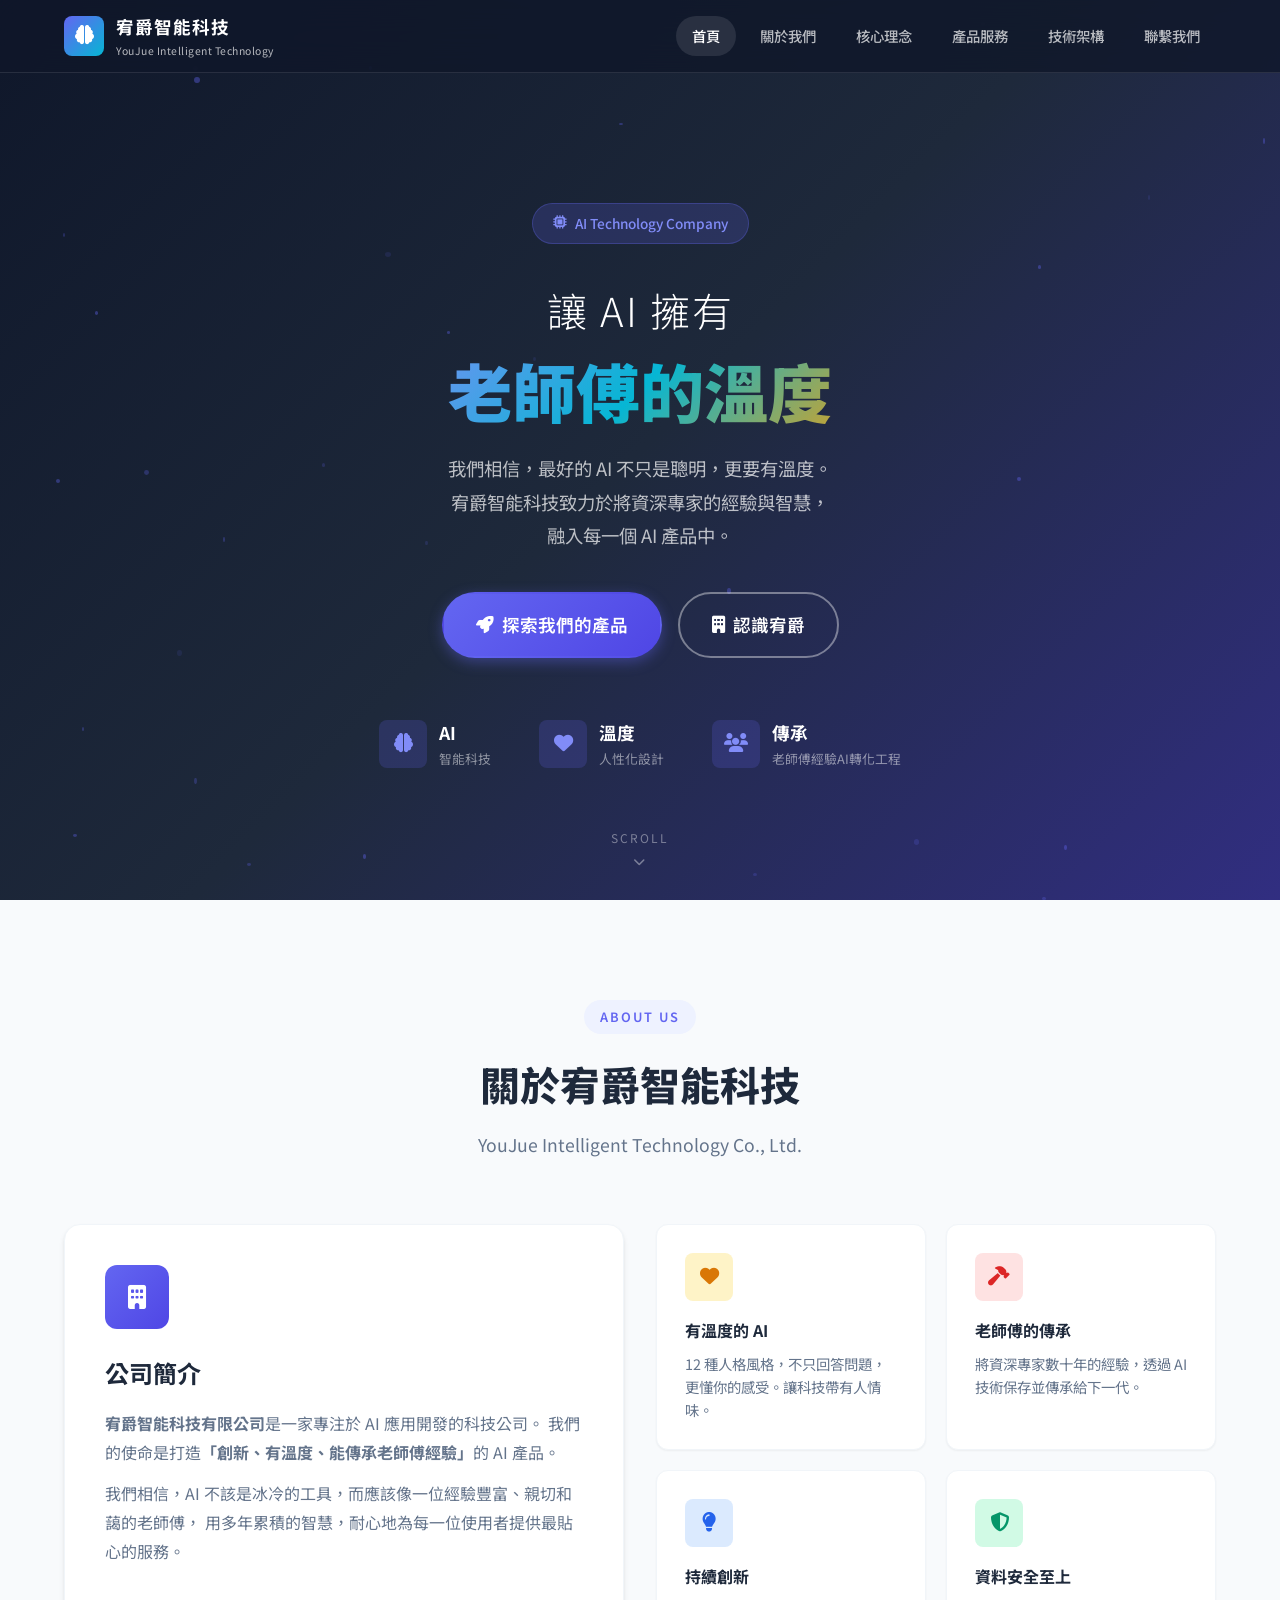
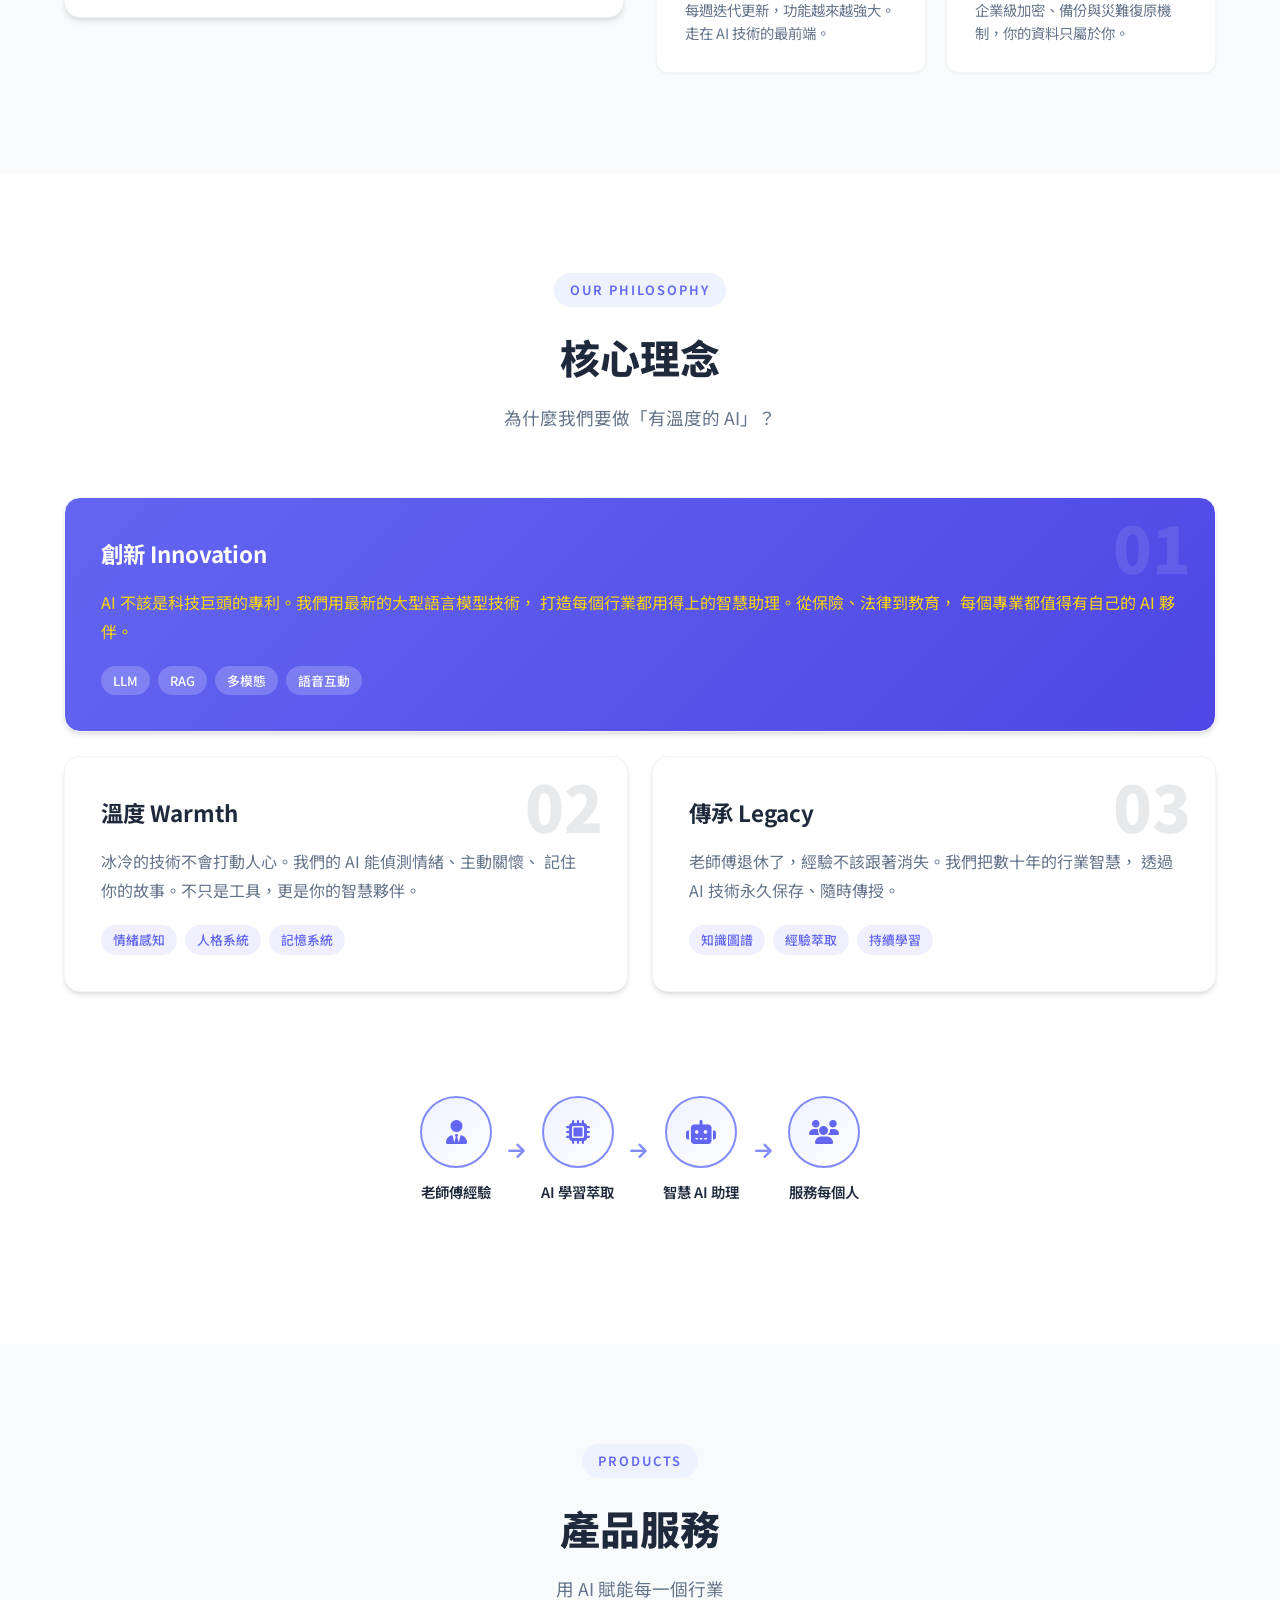
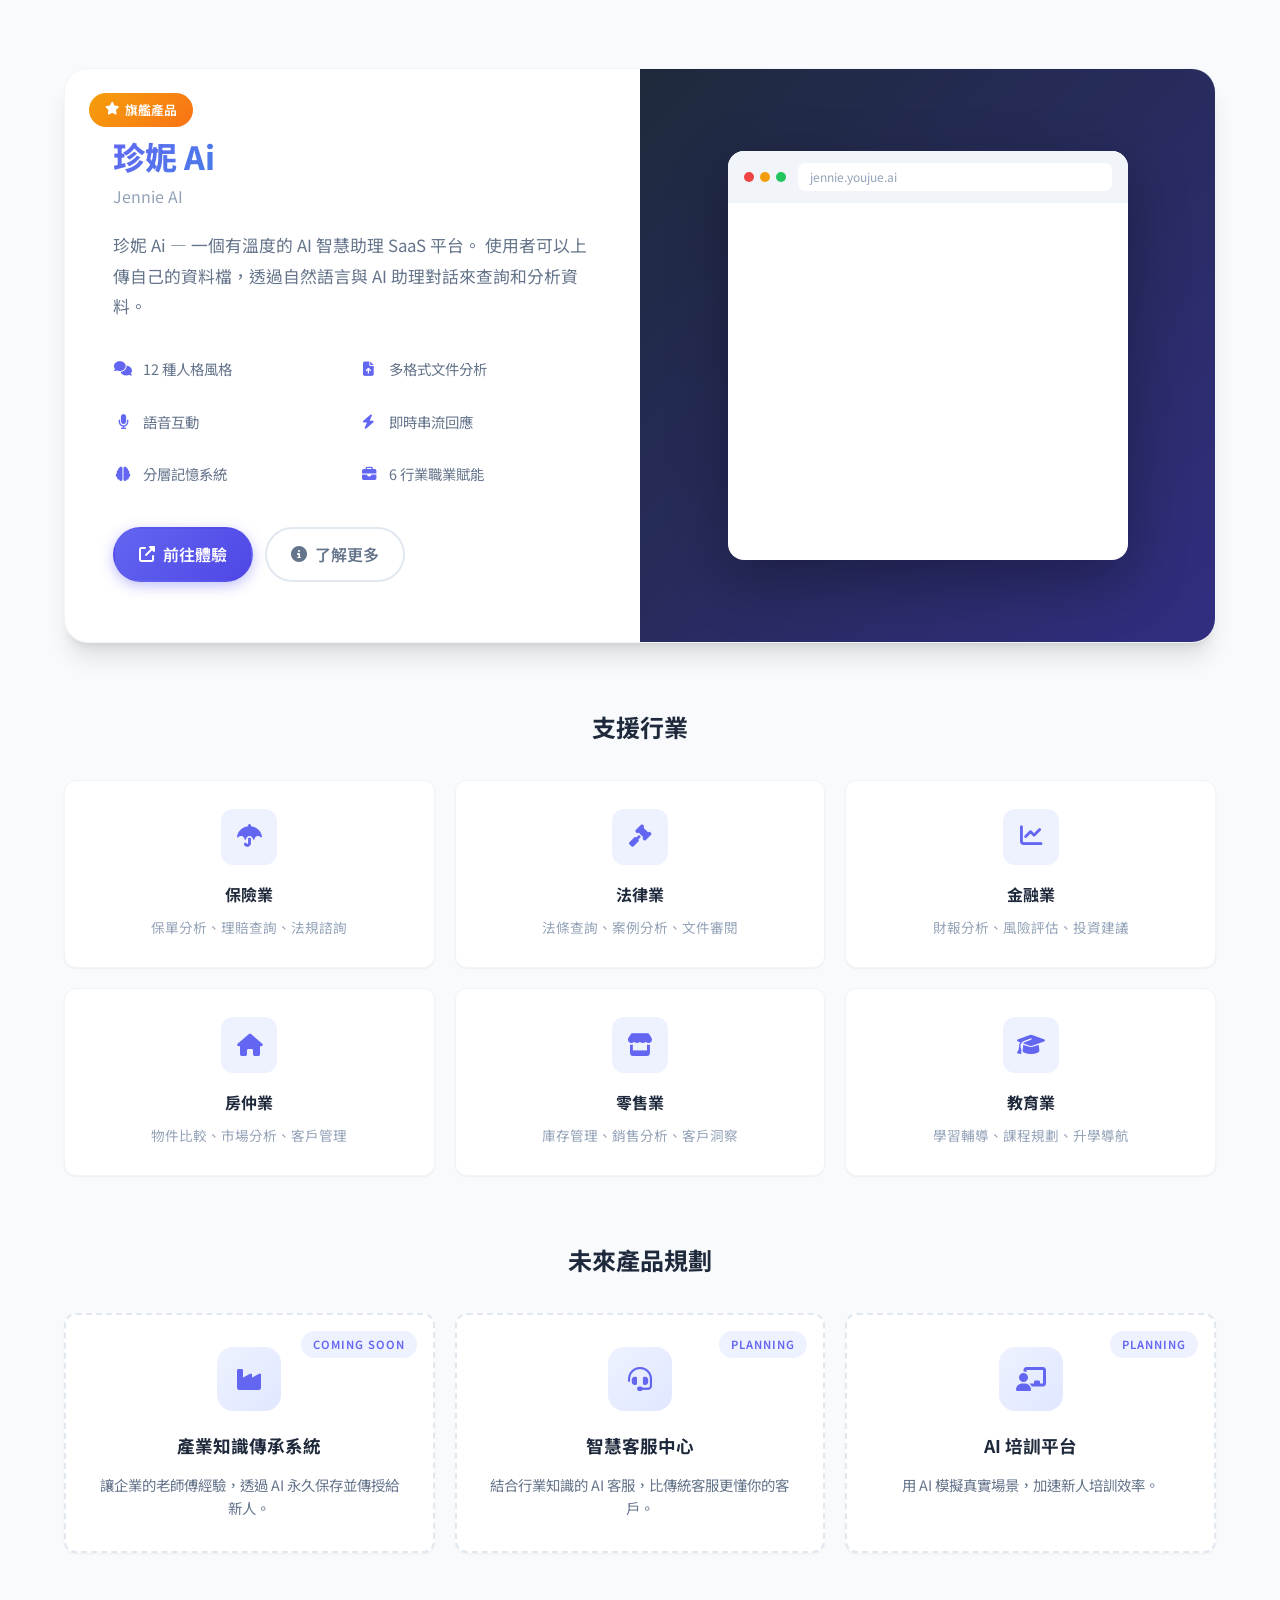
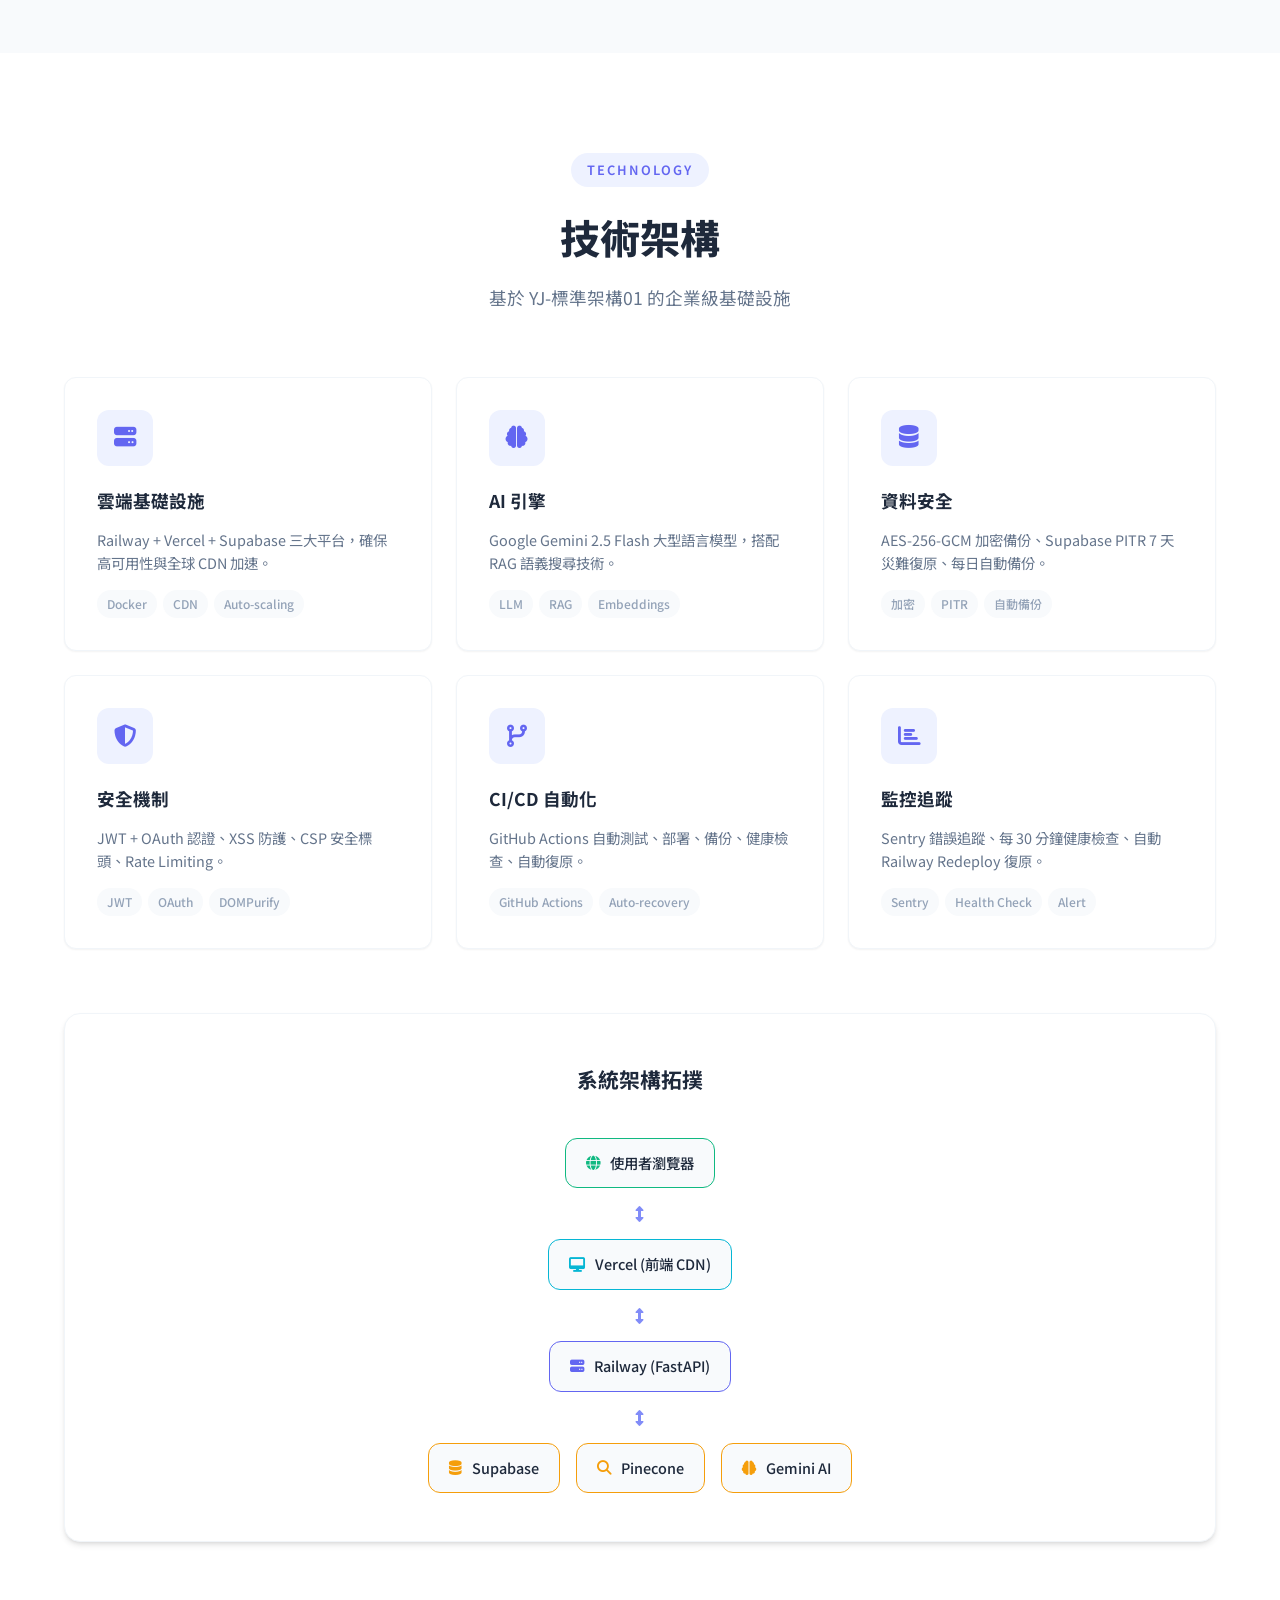
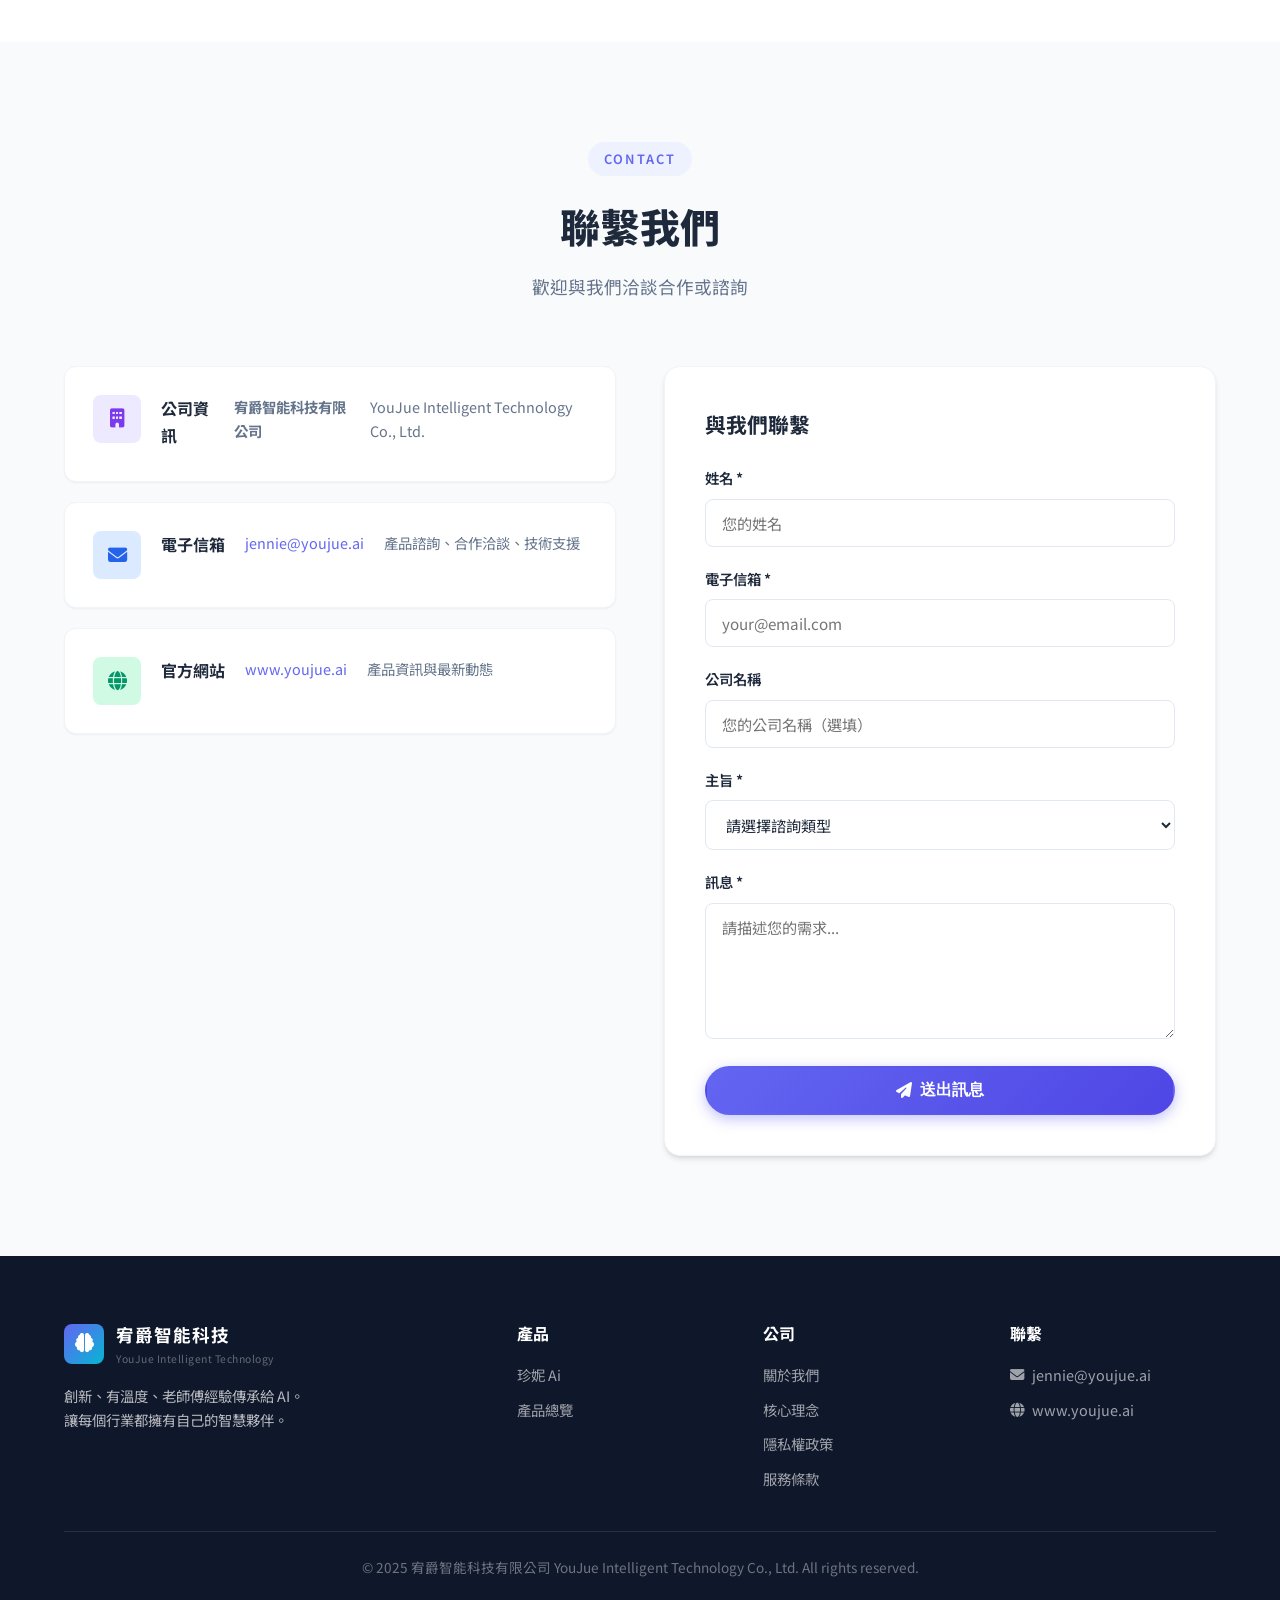
==== commit d4d50961: "還原前端至暗色主題改版前的版本 用戶不滿意暗色主題改版，恢復至 restore-point-before-dark-theme 的前端狀態。  https://claude.ai/code/sessi" ====
--- a/frontend/index.html
+++ b/frontend/index.html
@@ -116,7 +116,6 @@
 
     <!-- About Section -->
     <section class="section about-section" id="about">
-        <div class="glow-orb glow-orb-1"></div>
         <div class="container">
             <div class="section-header">
                 <span class="section-badge">About Us</span>
@@ -258,7 +257,6 @@
 
     <!-- Products Section -->
     <section class="section products-section" id="products">
-        <div class="glow-orb glow-orb-2"></div>
         <div class="container">
             <div class="section-header">
                 <span class="section-badge">Products</span>
@@ -400,7 +398,6 @@
 
     <!-- Technology Section -->
     <section class="section tech-section" id="technology">
-        <div class="glow-orb glow-orb-3"></div>
         <div class="container">
             <div class="section-header">
                 <span class="section-badge">Technology</span>
@@ -516,7 +513,6 @@
 
     <!-- Contact Section -->
     <section class="section contact-section" id="contact">
-        <div class="glow-orb glow-orb-1"></div>
         <div class="container">
             <div class="section-header">
                 <span class="section-badge">Contact</span>
--- a/frontend/css/styles.css
+++ b/frontend/css/styles.css
@@ -1,5 +1,5 @@
 /* ================================================================
-   宥爵智能科技 — 公司官網樣式（暗色未來感版）
+   宥爵智能科技 — 公司官網樣式
    YouJue Intelligent Technology Co., Ltd.
    ================================================================ */
 
@@ -8,35 +8,30 @@
     --primary: #6366F1;
     --primary-dark: #4F46E5;
     --primary-light: #818CF8;
-    --primary-bg: rgba(99, 102, 241, 0.1);
+    --primary-bg: #EEF2FF;
 
     --accent-warm: #F59E0B;
     --accent-rose: #EC4899;
     --accent-emerald: #10B981;
     --accent-cyan: #06B6D4;
 
-    --text-primary: #E2E8F0;
-    --text-secondary: #94A3B8;
-    --text-muted: #64748B;
+    --text-primary: #1E293B;
+    --text-secondary: #64748B;
+    --text-muted: #94A3B8;
     --text-white: #FFFFFF;
 
-    --bg-body: #06060e;
-    --bg-section: #0a0a18;
-    --bg-section-alt: #0d0d1a;
-    --bg-card: rgba(255, 255, 255, 0.04);
-    --bg-card-hover: rgba(255, 255, 255, 0.08);
-    --bg-dark: #030308;
-
-    --border: rgba(255, 255, 255, 0.08);
-    --border-light: rgba(255, 255, 255, 0.05);
-    --border-glow: rgba(99, 102, 241, 0.3);
-
-    --shadow-sm: 0 1px 2px rgba(0,0,0,0.3);
-    --shadow-md: 0 4px 16px rgba(0,0,0,0.3);
-    --shadow-lg: 0 10px 30px rgba(0,0,0,0.4);
-    --shadow-xl: 0 20px 50px rgba(0,0,0,0.5);
-    --shadow-glow: 0 0 30px rgba(99, 102, 241, 0.15);
-    --shadow-glow-lg: 0 0 60px rgba(99, 102, 241, 0.2);
+    --bg-white: #FFFFFF;
+    --bg-light: #F8FAFC;
+    --bg-dark: #0F172A;
+    --bg-card: #FFFFFF;
+
+    --border: #E2E8F0;
+    --border-light: #F1F5F9;
+
+    --shadow-sm: 0 1px 2px rgba(0,0,0,0.05);
+    --shadow-md: 0 4px 6px -1px rgba(0,0,0,0.1), 0 2px 4px -2px rgba(0,0,0,0.1);
+    --shadow-lg: 0 10px 15px -3px rgba(0,0,0,0.1), 0 4px 6px -4px rgba(0,0,0,0.1);
+    --shadow-xl: 0 20px 25px -5px rgba(0,0,0,0.1), 0 8px 10px -6px rgba(0,0,0,0.1);
 
     --radius-sm: 8px;
     --radius-md: 12px;
@@ -49,7 +44,6 @@
 
     --transition: all 0.3s cubic-bezier(0.4, 0, 0.2, 1);
     --transition-fast: all 0.15s ease;
-    --transition-slow: all 0.6s cubic-bezier(0.4, 0, 0.2, 1);
 }
 
 /* ---- Reset & Base ---- */
@@ -67,7 +61,7 @@
 body {
     font-family: var(--font-sans);
     color: var(--text-primary);
-    background: var(--bg-body);
+    background: var(--bg-white);
     line-height: 1.7;
     overflow-x: hidden;
     -webkit-font-smoothing: antialiased;
@@ -75,12 +69,12 @@
 
 a {
     text-decoration: none;
-    color: var(--primary-light);
+    color: var(--primary);
     transition: var(--transition-fast);
 }
 
 a:hover {
-    color: var(--text-white);
+    color: var(--primary-dark);
 }
 
 img {
@@ -97,67 +91,6 @@
 .text-muted {
     color: var(--text-muted);
     font-size: 0.875rem;
-}
-
-/* ---- Grid Background Pattern ---- */
-.section {
-    position: relative;
-}
-
-.section::before {
-    content: '';
-    position: absolute;
-    inset: 0;
-    background-image:
-        linear-gradient(rgba(99, 102, 241, 0.03) 1px, transparent 1px),
-        linear-gradient(90deg, rgba(99, 102, 241, 0.03) 1px, transparent 1px);
-    background-size: 60px 60px;
-    pointer-events: none;
-    mask-image: radial-gradient(ellipse at center, black 30%, transparent 80%);
-    -webkit-mask-image: radial-gradient(ellipse at center, black 30%, transparent 80%);
-}
-
-/* ---- Background Glow Orbs ---- */
-.glow-orb {
-    position: absolute;
-    border-radius: 50%;
-    filter: blur(100px);
-    pointer-events: none;
-    z-index: 0;
-}
-
-.glow-orb-1 {
-    width: 600px;
-    height: 600px;
-    background: rgba(99, 102, 241, 0.08);
-    top: -200px;
-    left: -200px;
-    animation: orbFloat 20s ease-in-out infinite;
-}
-
-.glow-orb-2 {
-    width: 500px;
-    height: 500px;
-    background: rgba(6, 182, 212, 0.06);
-    bottom: -150px;
-    right: -150px;
-    animation: orbFloat 25s ease-in-out infinite reverse;
-}
-
-.glow-orb-3 {
-    width: 400px;
-    height: 400px;
-    background: rgba(236, 72, 153, 0.05);
-    top: 50%;
-    left: 50%;
-    transform: translate(-50%, -50%);
-    animation: orbFloat 18s ease-in-out infinite;
-}
-
-@keyframes orbFloat {
-    0%, 100% { transform: translate(0, 0) scale(1); }
-    33% { transform: translate(30px, -30px) scale(1.05); }
-    66% { transform: translate(-20px, 20px) scale(0.95); }
 }
 
 /* ---- Buttons ---- */
@@ -174,33 +107,30 @@
     border: 2px solid transparent;
     text-align: center;
     white-space: nowrap;
-    position: relative;
 }
 
 .btn-primary {
     background: linear-gradient(135deg, var(--primary), var(--primary-dark));
     color: var(--text-white);
-    box-shadow: 0 4px 20px rgba(99, 102, 241, 0.4);
+    box-shadow: 0 4px 14px rgba(99, 102, 241, 0.4);
 }
 
 .btn-primary:hover {
     transform: translateY(-2px);
-    box-shadow: 0 6px 30px rgba(99, 102, 241, 0.6);
+    box-shadow: 0 6px 20px rgba(99, 102, 241, 0.5);
     color: var(--text-white);
 }
 
 .btn-outline {
     background: transparent;
     color: var(--text-white);
-    border-color: rgba(255,255,255,0.2);
-    backdrop-filter: blur(10px);
+    border-color: rgba(255,255,255,0.4);
 }
 
 .btn-outline:hover {
-    background: rgba(255,255,255,0.05);
-    border-color: rgba(255,255,255,0.5);
+    background: rgba(255,255,255,0.1);
+    border-color: rgba(255,255,255,0.8);
     color: var(--text-white);
-    box-shadow: 0 0 20px rgba(255,255,255,0.1);
 }
 
 .btn-lg {
@@ -220,16 +150,15 @@
     left: 0;
     right: 0;
     z-index: 1000;
-    background: rgba(6, 6, 14, 0.6);
+    background: rgba(15, 23, 42, 0.8);
     backdrop-filter: blur(20px);
-    border-bottom: 1px solid var(--border);
+    border-bottom: 1px solid rgba(255,255,255,0.1);
     transition: var(--transition);
 }
 
 .navbar.scrolled {
-    background: rgba(6, 6, 14, 0.9);
-    box-shadow: 0 4px 30px rgba(0, 0, 0, 0.5);
-    border-bottom-color: var(--border-glow);
+    background: rgba(15, 23, 42, 0.95);
+    box-shadow: var(--shadow-lg);
 }
 
 .nav-container {
@@ -263,7 +192,6 @@
     justify-content: center;
     font-size: 1.2rem;
     color: white;
-    box-shadow: 0 0 20px rgba(99, 102, 241, 0.3);
 }
 
 .logo-text {
@@ -279,7 +207,7 @@
 
 .logo-sub {
     font-size: 0.65rem;
-    opacity: 0.5;
+    opacity: 0.7;
     letter-spacing: 0.5px;
 }
 
@@ -290,7 +218,7 @@
 }
 
 .nav-link {
-    color: rgba(255,255,255,0.5);
+    color: rgba(255,255,255,0.7);
     padding: 8px 16px;
     border-radius: var(--radius-full);
     font-size: 0.9rem;
@@ -301,7 +229,7 @@
 .nav-link:hover,
 .nav-link.active {
     color: var(--text-white);
-    background: rgba(99, 102, 241, 0.15);
+    background: rgba(255,255,255,0.1);
 }
 
 .nav-toggle {
@@ -345,54 +273,9 @@
     align-items: center;
     justify-content: center;
     position: relative;
-    background: var(--bg-body);
+    background: linear-gradient(135deg, #0F172A 0%, #1E293B 50%, #312E81 100%);
     overflow: hidden;
     padding-top: 72px;
-}
-
-.hero::before {
-    content: '';
-    position: absolute;
-    inset: 0;
-    background:
-        radial-gradient(ellipse at 20% 50%, rgba(99, 102, 241, 0.12) 0%, transparent 60%),
-        radial-gradient(ellipse at 80% 20%, rgba(6, 182, 212, 0.08) 0%, transparent 50%),
-        radial-gradient(ellipse at 50% 80%, rgba(236, 72, 153, 0.06) 0%, transparent 50%);
-    animation: auroraShift 15s ease-in-out infinite alternate;
-}
-
-@keyframes auroraShift {
-    0% {
-        background:
-            radial-gradient(ellipse at 20% 50%, rgba(99, 102, 241, 0.12) 0%, transparent 60%),
-            radial-gradient(ellipse at 80% 20%, rgba(6, 182, 212, 0.08) 0%, transparent 50%),
-            radial-gradient(ellipse at 50% 80%, rgba(236, 72, 153, 0.06) 0%, transparent 50%);
-    }
-    50% {
-        background:
-            radial-gradient(ellipse at 40% 30%, rgba(99, 102, 241, 0.15) 0%, transparent 60%),
-            radial-gradient(ellipse at 60% 60%, rgba(6, 182, 212, 0.1) 0%, transparent 50%),
-            radial-gradient(ellipse at 30% 70%, rgba(236, 72, 153, 0.08) 0%, transparent 50%);
-    }
-    100% {
-        background:
-            radial-gradient(ellipse at 60% 40%, rgba(99, 102, 241, 0.1) 0%, transparent 60%),
-            radial-gradient(ellipse at 30% 70%, rgba(6, 182, 212, 0.12) 0%, transparent 50%),
-            radial-gradient(ellipse at 70% 30%, rgba(236, 72, 153, 0.06) 0%, transparent 50%);
-    }
-}
-
-/* Hero grid background */
-.hero::after {
-    content: '';
-    position: absolute;
-    inset: 0;
-    background-image:
-        linear-gradient(rgba(99, 102, 241, 0.04) 1px, transparent 1px),
-        linear-gradient(90deg, rgba(99, 102, 241, 0.04) 1px, transparent 1px);
-    background-size: 60px 60px;
-    mask-image: radial-gradient(ellipse at center, black 20%, transparent 70%);
-    -webkit-mask-image: radial-gradient(ellipse at center, black 20%, transparent 70%);
 }
 
 .hero-bg {
@@ -418,8 +301,8 @@
     display: inline-flex;
     align-items: center;
     gap: 8px;
-    background: rgba(99, 102, 241, 0.1);
-    border: 1px solid rgba(99, 102, 241, 0.25);
+    background: rgba(99, 102, 241, 0.2);
+    border: 1px solid rgba(99, 102, 241, 0.3);
     color: var(--primary-light);
     padding: 8px 20px;
     border-radius: var(--radius-full);
@@ -427,7 +310,6 @@
     font-weight: 500;
     margin-bottom: 32px;
     animation: fadeInUp 0.8s ease;
-    backdrop-filter: blur(10px);
 }
 
 .hero-title {
@@ -441,7 +323,6 @@
     font-size: 2.5rem;
     font-weight: 300;
     letter-spacing: 2px;
-    opacity: 0.9;
 }
 
 .hero-title-highlight {
@@ -454,11 +335,10 @@
     background-clip: text;
     line-height: 1.2;
     margin-top: 8px;
-    filter: drop-shadow(0 0 30px rgba(99, 102, 241, 0.3));
 }
 
 .hero-subtitle {
-    color: rgba(255,255,255,0.6);
+    color: rgba(255,255,255,0.7);
     font-size: 1.15rem;
     line-height: 1.8;
     margin-bottom: 40px;
@@ -490,15 +370,13 @@
 .hero-stat-icon {
     width: 48px;
     height: 48px;
-    background: rgba(99, 102, 241, 0.1);
-    border: 1px solid rgba(99, 102, 241, 0.2);
+    background: rgba(99, 102, 241, 0.2);
     border-radius: var(--radius-sm);
     display: flex;
     align-items: center;
     justify-content: center;
     color: var(--primary-light);
     font-size: 1.2rem;
-    backdrop-filter: blur(10px);
 }
 
 .hero-stat-info {
@@ -514,7 +392,7 @@
 }
 
 .hero-stat-label {
-    color: rgba(255,255,255,0.4);
+    color: rgba(255,255,255,0.5);
     font-size: 0.8rem;
 }
 
@@ -531,7 +409,7 @@
     flex-direction: column;
     align-items: center;
     gap: 8px;
-    color: rgba(255,255,255,0.3);
+    color: rgba(255,255,255,0.4);
     font-size: 0.75rem;
     letter-spacing: 2px;
     text-transform: uppercase;
@@ -541,20 +419,17 @@
 /* ---- Section Common ---- */
 .section {
     padding: 100px 0;
-    background: var(--bg-section);
 }
 
 .section-header {
     text-align: center;
     margin-bottom: 64px;
-    position: relative;
-    z-index: 1;
 }
 
 .section-badge {
     display: inline-block;
     background: var(--primary-bg);
-    color: var(--primary-light);
+    color: var(--primary);
     padding: 6px 16px;
     border-radius: var(--radius-full);
     font-size: 0.8rem;
@@ -562,13 +437,12 @@
     text-transform: uppercase;
     letter-spacing: 2px;
     margin-bottom: 16px;
-    border: 1px solid rgba(99, 102, 241, 0.2);
 }
 
 .section-title {
     font-size: 2.5rem;
     font-weight: 800;
-    color: var(--text-white);
+    color: var(--text-primary);
     margin-bottom: 12px;
 }
 
@@ -577,24 +451,9 @@
     font-size: 1.1rem;
 }
 
-/* ---- Glass Card Mixin ---- */
-.glass-card {
-    background: var(--bg-card);
-    backdrop-filter: blur(12px);
-    border: 1px solid var(--border);
-    border-radius: var(--radius-lg);
-    transition: var(--transition);
-}
-
-.glass-card:hover {
-    background: var(--bg-card-hover);
-    border-color: var(--border-glow);
-    box-shadow: var(--shadow-glow);
-}
-
 /* ---- About Section ---- */
 .about-section {
-    background: var(--bg-section);
+    background: var(--bg-light);
 }
 
 .about-grid {
@@ -602,22 +461,14 @@
     grid-template-columns: 1fr 1fr;
     gap: 32px;
     align-items: start;
-    position: relative;
-    z-index: 1;
 }
 
 .about-card-intro {
-    background: var(--bg-card);
-    backdrop-filter: blur(12px);
+    background: var(--bg-white);
     border-radius: var(--radius-lg);
     padding: 40px;
-    border: 1px solid var(--border);
-    transition: var(--transition);
-}
-
-.about-card-intro:hover {
-    border-color: var(--border-glow);
-    box-shadow: var(--shadow-glow);
+    box-shadow: var(--shadow-md);
+    border: 1px solid var(--border-light);
 }
 
 .about-card-icon {
@@ -631,13 +482,11 @@
     color: white;
     font-size: 1.5rem;
     margin-bottom: 24px;
-    box-shadow: 0 0 30px rgba(99, 102, 241, 0.3);
 }
 
 .about-card-intro h3 {
     font-size: 1.5rem;
     margin-bottom: 16px;
-    color: var(--text-white);
 }
 
 .about-card-intro p {
@@ -646,10 +495,6 @@
     line-height: 1.8;
 }
 
-.about-card-intro p strong {
-    color: var(--text-white);
-}
-
 .about-values {
     display: grid;
     grid-template-columns: 1fr 1fr;
@@ -657,18 +502,17 @@
 }
 
 .value-card {
-    background: var(--bg-card);
-    backdrop-filter: blur(12px);
+    background: var(--bg-white);
     border-radius: var(--radius-md);
     padding: 28px;
-    border: 1px solid var(--border);
+    box-shadow: var(--shadow-sm);
+    border: 1px solid var(--border-light);
     transition: var(--transition);
 }
 
 .value-card:hover {
     transform: translateY(-4px);
-    border-color: var(--border-glow);
-    box-shadow: var(--shadow-glow);
+    box-shadow: var(--shadow-lg);
 }
 
 .value-icon {
@@ -682,15 +526,14 @@
     margin-bottom: 16px;
 }
 
-.icon-warm { background: rgba(245, 158, 11, 0.1); color: #F59E0B; border: 1px solid rgba(245, 158, 11, 0.2); }
-.icon-craft { background: rgba(236, 72, 153, 0.1); color: #EC4899; border: 1px solid rgba(236, 72, 153, 0.2); }
-.icon-innovation { background: rgba(99, 102, 241, 0.1); color: #818CF8; border: 1px solid rgba(99, 102, 241, 0.2); }
-.icon-security { background: rgba(16, 185, 129, 0.1); color: #10B981; border: 1px solid rgba(16, 185, 129, 0.2); }
+.icon-warm { background: #FEF3C7; color: #D97706; }
+.icon-craft { background: #FEE2E2; color: #DC2626; }
+.icon-innovation { background: #DBEAFE; color: #2563EB; }
+.icon-security { background: #D1FAE5; color: #059669; }
 
 .value-card h4 {
     font-size: 1rem;
     margin-bottom: 8px;
-    color: var(--text-white);
 }
 
 .value-card p {
@@ -700,25 +543,19 @@
 }
 
 /* ---- Philosophy Section ---- */
-.philosophy-section {
-    background: var(--bg-section-alt);
-}
-
 .philosophy-grid {
     display: grid;
     grid-template-columns: 1fr 1fr;
     gap: 24px;
     margin-bottom: 64px;
-    position: relative;
-    z-index: 1;
 }
 
 .philosophy-card {
-    background: var(--bg-card);
-    backdrop-filter: blur(12px);
+    background: var(--bg-white);
     border-radius: var(--radius-lg);
     padding: 36px;
-    border: 1px solid var(--border);
+    box-shadow: var(--shadow-md);
+    border: 1px solid var(--border-light);
     transition: var(--transition);
     position: relative;
     overflow: hidden;
@@ -726,44 +563,36 @@
 
 .philosophy-card:hover {
     transform: translateY(-4px);
-    border-color: var(--border-glow);
-    box-shadow: var(--shadow-glow);
+    box-shadow: var(--shadow-xl);
 }
 
 .philosophy-main {
     grid-column: 1 / -1;
-    background: linear-gradient(135deg, rgba(99, 102, 241, 0.15), rgba(79, 70, 229, 0.1));
-    border-color: rgba(99, 102, 241, 0.3);
-}
-
-.philosophy-main:hover {
-    box-shadow: var(--shadow-glow-lg);
+    background: linear-gradient(135deg, var(--primary), var(--primary-dark));
+    color: var(--text-white);
 }
 
 .philosophy-main p {
-    color: rgba(255,255,255,0.75);
+    color: rgba(255,255,255,0.85);
 }
 
 .philosophy-main p.philosophy-main-text {
     color: #FFD700;
-    text-shadow: 0 0 20px rgba(255, 215, 0, 0.2);
 }
 
 .philosophy-number {
     font-size: 4rem;
     font-weight: 900;
-    opacity: 0.06;
+    opacity: 0.1;
     position: absolute;
     top: 16px;
     right: 24px;
     line-height: 1;
-    color: var(--text-white);
 }
 
 .philosophy-card h3 {
     font-size: 1.4rem;
     margin-bottom: 16px;
-    color: var(--text-white);
 }
 
 .philosophy-card p {
@@ -785,14 +614,12 @@
     font-size: 0.8rem;
     font-weight: 500;
     background: rgba(99,102,241,0.1);
-    color: var(--primary-light);
-    border: 1px solid rgba(99,102,241,0.2);
+    color: var(--primary);
 }
 
 .philosophy-main .tag {
-    background: rgba(255,255,255,0.1);
+    background: rgba(255,255,255,0.2);
     color: var(--text-white);
-    border-color: rgba(255,255,255,0.2);
 }
 
 /* Philosophy Flow */
@@ -803,8 +630,6 @@
     gap: 16px;
     padding: 40px 0;
     flex-wrap: wrap;
-    position: relative;
-    z-index: 1;
 }
 
 .flow-step {
@@ -817,24 +642,21 @@
 .flow-icon {
     width: 72px;
     height: 72px;
-    background: rgba(99, 102, 241, 0.08);
-    border: 1px solid rgba(99, 102, 241, 0.25);
+    background: linear-gradient(135deg, var(--primary-bg), var(--bg-white));
+    border: 2px solid var(--primary-light);
     border-radius: 50%;
     display: flex;
     align-items: center;
     justify-content: center;
     font-size: 1.5rem;
-    color: var(--primary-light);
+    color: var(--primary);
     transition: var(--transition);
-    backdrop-filter: blur(10px);
 }
 
 .flow-step:hover .flow-icon {
     background: linear-gradient(135deg, var(--primary), var(--primary-dark));
     color: white;
     transform: scale(1.1);
-    box-shadow: 0 0 30px rgba(99, 102, 241, 0.4);
-    border-color: transparent;
 }
 
 .flow-label {
@@ -846,29 +668,21 @@
 .flow-arrow {
     color: var(--primary-light);
     font-size: 1.2rem;
-    opacity: 0.5;
 }
 
 /* ---- Products Section ---- */
 .products-section {
-    background: var(--bg-section);
+    background: var(--bg-light);
 }
 
 .product-featured {
-    background: var(--bg-card);
-    backdrop-filter: blur(12px);
+    background: var(--bg-white);
     border-radius: var(--radius-xl);
     overflow: hidden;
-    border: 1px solid var(--border);
+    box-shadow: var(--shadow-xl);
+    border: 1px solid var(--border-light);
     margin-bottom: 64px;
     position: relative;
-    z-index: 1;
-    transition: var(--transition);
-}
-
-.product-featured:hover {
-    border-color: var(--border-glow);
-    box-shadow: var(--shadow-glow-lg);
 }
 
 .product-featured-badge {
@@ -885,7 +699,6 @@
     display: flex;
     align-items: center;
     gap: 6px;
-    box-shadow: 0 0 20px rgba(245, 158, 11, 0.3);
 }
 
 .product-featured-content {
@@ -906,11 +719,10 @@
     display: block;
     font-size: 2rem;
     font-weight: 800;
-    background: linear-gradient(135deg, var(--primary-light), var(--accent-cyan));
+    background: linear-gradient(135deg, var(--primary), var(--accent-cyan));
     -webkit-background-clip: text;
     -webkit-text-fill-color: transparent;
     background-clip: text;
-    filter: drop-shadow(0 0 20px rgba(99, 102, 241, 0.3));
 }
 
 .product-logo-sub {
@@ -944,7 +756,7 @@
 }
 
 .product-feature i {
-    color: var(--primary-light);
+    color: var(--primary);
     width: 20px;
     text-align: center;
 }
@@ -960,46 +772,35 @@
 }
 
 .product-featured-actions .btn-outline:hover {
-    color: var(--primary-light);
+    color: var(--primary);
     border-color: var(--primary);
     background: var(--primary-bg);
 }
 
 /* Product Mockup */
 .product-featured-visual {
-    background: linear-gradient(135deg, #0a0a1a, rgba(49, 46, 129, 0.3));
+    background: linear-gradient(135deg, #1E293B, #312E81);
     display: flex;
     align-items: center;
     justify-content: center;
     padding: 48px;
-    position: relative;
-}
-
-.product-featured-visual::before {
-    content: '';
-    position: absolute;
-    inset: 0;
-    background: radial-gradient(circle at center, rgba(99, 102, 241, 0.1), transparent 70%);
 }
 
 .product-mockup {
     width: 100%;
     max-width: 400px;
-    background: var(--bg-body);
+    background: var(--bg-white);
     border-radius: var(--radius-lg);
     overflow: hidden;
-    box-shadow: 0 20px 60px rgba(0,0,0,0.5);
-    border: 1px solid var(--border);
-    position: relative;
+    box-shadow: 0 20px 60px rgba(0,0,0,0.3);
 }
 
 .mockup-header {
-    background: rgba(255, 255, 255, 0.03);
+    background: #F1F5F9;
     padding: 12px 16px;
     display: flex;
     align-items: center;
     gap: 12px;
-    border-bottom: 1px solid var(--border);
 }
 
 .mockup-dots {
@@ -1011,7 +812,7 @@
     width: 10px;
     height: 10px;
     border-radius: 50%;
-    background: rgba(255,255,255,0.1);
+    background: #CBD5E1;
 }
 
 .mockup-dots span:first-child { background: #EF4444; }
@@ -1020,12 +821,11 @@
 
 .mockup-url {
     flex: 1;
-    background: rgba(255,255,255,0.05);
+    background: white;
     padding: 4px 12px;
     border-radius: var(--radius-sm);
     font-size: 0.75rem;
     color: var(--text-muted);
-    border: 1px solid var(--border);
 }
 
 .mockup-body {
@@ -1072,13 +872,12 @@
 
 .mockup-msg-ai {
     align-self: flex-start;
-    background: rgba(255, 255, 255, 0.05);
+    background: #F1F5F9;
     color: var(--text-primary);
     border-bottom-left-radius: 4px;
     display: flex;
     gap: 8px;
     animation-delay: 0.8s;
-    border: 1px solid var(--border);
 }
 
 .mockup-ai-avatar {
@@ -1117,9 +916,7 @@
     text-align: center;
     font-size: 1.5rem;
     margin-bottom: 32px;
-    color: var(--text-white);
-    position: relative;
-    z-index: 1;
+    color: var(--text-primary);
 }
 
 .industries-grid {
@@ -1127,24 +924,22 @@
     grid-template-columns: repeat(3, 1fr);
     gap: 20px;
     margin-bottom: 64px;
-    position: relative;
-    z-index: 1;
 }
 
 .industry-card {
-    background: var(--bg-card);
-    backdrop-filter: blur(12px);
+    background: var(--bg-white);
     border-radius: var(--radius-md);
     padding: 28px;
     text-align: center;
-    border: 1px solid var(--border);
+    box-shadow: var(--shadow-sm);
+    border: 1px solid var(--border-light);
     transition: var(--transition);
 }
 
 .industry-card:hover {
     transform: translateY(-4px);
-    border-color: var(--border-glow);
-    box-shadow: var(--shadow-glow);
+    box-shadow: var(--shadow-lg);
+    border-color: var(--primary-light);
 }
 
 .industry-icon {
@@ -1152,18 +947,16 @@
     height: 56px;
     margin: 0 auto 16px;
     background: var(--primary-bg);
-    border: 1px solid rgba(99, 102, 241, 0.2);
     border-radius: var(--radius-md);
     display: flex;
     align-items: center;
     justify-content: center;
     font-size: 1.4rem;
-    color: var(--primary-light);
+    color: var(--primary);
 }
 
 .industry-card h4 {
     margin-bottom: 8px;
-    color: var(--text-white);
 }
 
 .industry-card p {
@@ -1176,25 +969,22 @@
     display: grid;
     grid-template-columns: repeat(3, 1fr);
     gap: 20px;
-    position: relative;
-    z-index: 1;
 }
 
 .future-card {
-    background: var(--bg-card);
-    backdrop-filter: blur(12px);
+    background: var(--bg-white);
     border-radius: var(--radius-md);
     padding: 32px;
     text-align: center;
-    border: 1px dashed rgba(99, 102, 241, 0.2);
+    box-shadow: var(--shadow-sm);
+    border: 2px dashed var(--border);
     position: relative;
     transition: var(--transition);
 }
 
 .future-card:hover {
-    border-color: var(--border-glow);
-    box-shadow: var(--shadow-glow);
-    border-style: solid;
+    border-color: var(--primary-light);
+    box-shadow: var(--shadow-md);
 }
 
 .future-badge {
@@ -1202,34 +992,31 @@
     top: 16px;
     right: 16px;
     background: var(--primary-bg);
-    color: var(--primary-light);
+    color: var(--primary);
     padding: 4px 12px;
     border-radius: var(--radius-full);
     font-size: 0.7rem;
     font-weight: 600;
     text-transform: uppercase;
     letter-spacing: 1px;
-    border: 1px solid rgba(99, 102, 241, 0.2);
 }
 
 .future-icon {
     width: 64px;
     height: 64px;
     margin: 0 auto 20px;
-    background: rgba(99, 102, 241, 0.08);
-    border: 1px solid rgba(99, 102, 241, 0.2);
+    background: linear-gradient(135deg, var(--primary-bg), #E0E7FF);
     border-radius: var(--radius-lg);
     display: flex;
     align-items: center;
     justify-content: center;
     font-size: 1.5rem;
-    color: var(--primary-light);
+    color: var(--primary);
 }
 
 .future-card h4 {
     margin-bottom: 12px;
     font-size: 1.1rem;
-    color: var(--text-white);
 }
 
 .future-card p {
@@ -1239,52 +1026,43 @@
 }
 
 /* ---- Technology Section ---- */
-.tech-section {
-    background: var(--bg-section-alt);
-}
-
 .tech-grid {
     display: grid;
     grid-template-columns: repeat(3, 1fr);
     gap: 24px;
     margin-bottom: 64px;
-    position: relative;
-    z-index: 1;
 }
 
 .tech-card {
-    background: var(--bg-card);
-    backdrop-filter: blur(12px);
+    background: var(--bg-white);
     border-radius: var(--radius-md);
     padding: 32px;
-    border: 1px solid var(--border);
+    box-shadow: var(--shadow-sm);
+    border: 1px solid var(--border-light);
     transition: var(--transition);
 }
 
 .tech-card:hover {
     transform: translateY(-4px);
-    border-color: var(--border-glow);
-    box-shadow: var(--shadow-glow);
+    box-shadow: var(--shadow-lg);
 }
 
 .tech-icon {
     width: 56px;
     height: 56px;
     background: var(--primary-bg);
-    border: 1px solid rgba(99, 102, 241, 0.2);
     border-radius: var(--radius-md);
     display: flex;
     align-items: center;
     justify-content: center;
     font-size: 1.4rem;
-    color: var(--primary-light);
+    color: var(--primary);
     margin-bottom: 20px;
 }
 
 .tech-card h4 {
     margin-bottom: 12px;
     font-size: 1.1rem;
-    color: var(--text-white);
 }
 
 .tech-card p {
@@ -1301,31 +1079,27 @@
 }
 
 .tech-tags span {
-    background: rgba(99, 102, 241, 0.08);
+    background: var(--bg-light);
     color: var(--text-muted);
     padding: 4px 10px;
     border-radius: var(--radius-full);
     font-size: 0.75rem;
     font-weight: 500;
-    border: 1px solid rgba(99, 102, 241, 0.1);
 }
 
 /* Architecture Diagram */
 .arch-diagram {
-    background: var(--bg-card);
-    backdrop-filter: blur(12px);
+    background: var(--bg-white);
     border-radius: var(--radius-lg);
     padding: 48px;
-    border: 1px solid var(--border);
-    position: relative;
-    z-index: 1;
+    box-shadow: var(--shadow-md);
+    border: 1px solid var(--border-light);
 }
 
 .arch-diagram h3 {
     text-align: center;
     margin-bottom: 40px;
     font-size: 1.3rem;
-    color: var(--text-white);
 }
 
 .arch-visual {
@@ -1346,42 +1120,40 @@
     display: flex;
     align-items: center;
     gap: 10px;
-    background: rgba(255, 255, 255, 0.03);
+    background: var(--bg-light);
     border: 1px solid var(--border);
     border-radius: var(--radius-md);
     padding: 12px 20px;
     font-size: 0.9rem;
     font-weight: 500;
-    color: var(--text-primary);
     transition: var(--transition);
 }
 
 .arch-node:hover {
-    border-color: var(--border-glow);
-    box-shadow: var(--shadow-glow);
+    border-color: var(--primary-light);
+    background: var(--primary-bg);
 }
 
 .arch-node i {
-    color: var(--primary-light);
+    color: var(--primary);
 }
 
 .arch-connector {
     color: var(--primary-light);
     font-size: 1rem;
-    opacity: 0.4;
-}
-
-.arch-layer-user .arch-node { border-color: rgba(16, 185, 129, 0.3); }
+}
+
+.arch-layer-user .arch-node { border-color: var(--accent-emerald); }
 .arch-layer-user .arch-node i { color: var(--accent-emerald); }
-.arch-layer-frontend .arch-node { border-color: rgba(6, 182, 212, 0.3); }
+.arch-layer-frontend .arch-node { border-color: var(--accent-cyan); }
 .arch-layer-frontend .arch-node i { color: var(--accent-cyan); }
-.arch-layer-backend .arch-node { border-color: rgba(99, 102, 241, 0.3); }
-.arch-layer-services .arch-node { border-color: rgba(245, 158, 11, 0.3); }
+.arch-layer-backend .arch-node { border-color: var(--primary); }
+.arch-layer-services .arch-node { border-color: var(--accent-warm); }
 .arch-layer-services .arch-node i { color: var(--accent-warm); }
 
 /* ---- Contact Section ---- */
 .contact-section {
-    background: var(--bg-section);
+    background: var(--bg-light);
 }
 
 .contact-grid {
@@ -1389,8 +1161,6 @@
     grid-template-columns: 1fr 1fr;
     gap: 48px;
     align-items: start;
-    position: relative;
-    z-index: 1;
 }
 
 .contact-info {
@@ -1400,20 +1170,14 @@
 }
 
 .contact-card {
-    background: var(--bg-card);
-    backdrop-filter: blur(12px);
+    background: var(--bg-white);
     border-radius: var(--radius-md);
     padding: 28px;
-    border: 1px solid var(--border);
+    box-shadow: var(--shadow-sm);
+    border: 1px solid var(--border-light);
     display: flex;
     gap: 20px;
     align-items: flex-start;
-    transition: var(--transition);
-}
-
-.contact-card:hover {
-    border-color: var(--border-glow);
-    box-shadow: var(--shadow-glow);
 }
 
 .contact-card-icon {
@@ -1427,14 +1191,13 @@
     font-size: 1.2rem;
 }
 
-.icon-purple { background: rgba(124, 58, 237, 0.1); color: #A78BFA; border: 1px solid rgba(124, 58, 237, 0.2); }
-.icon-blue { background: rgba(99, 102, 241, 0.1); color: #818CF8; border: 1px solid rgba(99, 102, 241, 0.2); }
-.icon-emerald { background: rgba(16, 185, 129, 0.1); color: #34D399; border: 1px solid rgba(16, 185, 129, 0.2); }
+.icon-purple { background: #EDE9FE; color: #7C3AED; }
+.icon-blue { background: #DBEAFE; color: #2563EB; }
+.icon-emerald { background: #D1FAE5; color: #059669; }
 
 .contact-card h4 {
     font-size: 1rem;
     margin-bottom: 4px;
-    color: var(--text-white);
 }
 
 .contact-card p {
@@ -1445,23 +1208,16 @@
 
 /* Contact Form */
 .contact-form-wrapper {
-    background: var(--bg-card);
-    backdrop-filter: blur(12px);
+    background: var(--bg-white);
     border-radius: var(--radius-lg);
     padding: 40px;
-    border: 1px solid var(--border);
-    transition: var(--transition);
-}
-
-.contact-form-wrapper:hover {
-    border-color: var(--border-glow);
-    box-shadow: var(--shadow-glow);
+    box-shadow: var(--shadow-md);
+    border: 1px solid var(--border-light);
 }
 
 .contact-form h3 {
     font-size: 1.3rem;
     margin-bottom: 24px;
-    color: var(--text-white);
 }
 
 .form-group {
@@ -1485,23 +1241,9 @@
     border-radius: var(--radius-sm);
     font-size: 0.95rem;
     font-family: var(--font-sans);
-    color: var(--text-white);
-    background: rgba(255, 255, 255, 0.03);
+    color: var(--text-primary);
+    background: var(--bg-white);
     transition: var(--transition-fast);
-}
-
-.form-group input::placeholder,
-.form-group textarea::placeholder {
-    color: var(--text-muted);
-}
-
-.form-group select {
-    color: var(--text-secondary);
-}
-
-.form-group select option {
-    background: var(--bg-body);
-    color: var(--text-primary);
 }
 
 .form-group input:focus,
@@ -1509,8 +1251,7 @@
 .form-group textarea:focus {
     outline: none;
     border-color: var(--primary);
-    box-shadow: 0 0 0 3px rgba(99, 102, 241, 0.15), 0 0 20px rgba(99, 102, 241, 0.1);
-    background: rgba(255, 255, 255, 0.05);
+    box-shadow: 0 0 0 3px rgba(99, 102, 241, 0.15);
 }
 
 .form-group textarea {
@@ -1521,9 +1262,8 @@
 /* ---- Footer ---- */
 .footer {
     background: var(--bg-dark);
-    color: rgba(255,255,255,0.6);
+    color: rgba(255,255,255,0.7);
     padding: 64px 0 32px;
-    border-top: 1px solid var(--border);
 }
 
 .footer-grid {
@@ -1541,7 +1281,7 @@
 }
 
 .footer-logo .logo-main { color: var(--text-white); }
-.footer-logo .logo-sub { color: rgba(255,255,255,0.4); }
+.footer-logo .logo-sub { color: rgba(255,255,255,0.5); }
 
 .footer-desc {
     font-size: 0.9rem;
@@ -1562,7 +1302,7 @@
 }
 
 .footer-links a {
-    color: rgba(255,255,255,0.4);
+    color: rgba(255,255,255,0.6);
     font-size: 0.9rem;
     display: flex;
     align-items: center;
@@ -1571,15 +1311,15 @@
 }
 
 .footer-links a:hover {
-    color: var(--primary-light);
+    color: var(--text-white);
 }
 
 .footer-bottom {
-    border-top: 1px solid rgba(255,255,255,0.06);
+    border-top: 1px solid rgba(255,255,255,0.1);
     padding-top: 24px;
     text-align: center;
     font-size: 0.85rem;
-    color: rgba(255,255,255,0.3);
+    color: rgba(255,255,255,0.4);
 }
 
 /* ---- Back to Top ---- */
@@ -1595,7 +1335,7 @@
     border-radius: 50%;
     cursor: pointer;
     font-size: 1rem;
-    box-shadow: 0 0 20px rgba(99, 102, 241, 0.4);
+    box-shadow: var(--shadow-lg);
     transition: var(--transition);
     opacity: 0;
     visibility: hidden;
@@ -1612,7 +1352,6 @@
 .back-to-top:hover {
     background: var(--primary-dark);
     transform: translateY(-4px);
-    box-shadow: 0 0 30px rgba(99, 102, 241, 0.6);
 }
 
 /* ---- Animations ---- */
@@ -1638,7 +1377,7 @@
     30% { opacity: 1; transform: translateY(-4px); }
 }
 
-/* Scroll reveal with stagger */
+/* Scroll reveal */
 .reveal {
     opacity: 0;
     transform: translateY(40px);
@@ -1648,20 +1387,6 @@
 .reveal.visible {
     opacity: 1;
     transform: translateY(0);
-}
-
-/* Stagger delays for child cards */
-.reveal.visible:nth-child(1) { transition-delay: 0s; }
-.reveal.visible:nth-child(2) { transition-delay: 0.1s; }
-.reveal.visible:nth-child(3) { transition-delay: 0.2s; }
-.reveal.visible:nth-child(4) { transition-delay: 0.3s; }
-.reveal.visible:nth-child(5) { transition-delay: 0.4s; }
-.reveal.visible:nth-child(6) { transition-delay: 0.5s; }
-
-/* ---- Hover Glow Border Effect ---- */
-@keyframes borderGlow {
-    0%, 100% { border-color: rgba(99, 102, 241, 0.2); }
-    50% { border-color: rgba(99, 102, 241, 0.5); }
 }
 
 /* ---- Responsive ---- */
@@ -1680,12 +1405,11 @@
         top: 72px;
         left: 0;
         right: 0;
-        background: rgba(6, 6, 14, 0.98);
-        backdrop-filter: blur(20px);
+        background: rgba(15, 23, 42, 0.98);
         flex-direction: column;
         padding: 16px;
         gap: 4px;
-        border-top: 1px solid var(--border);
+        border-top: 1px solid rgba(255,255,255,0.1);
     }
 
     .nav-links.open { display: flex; }
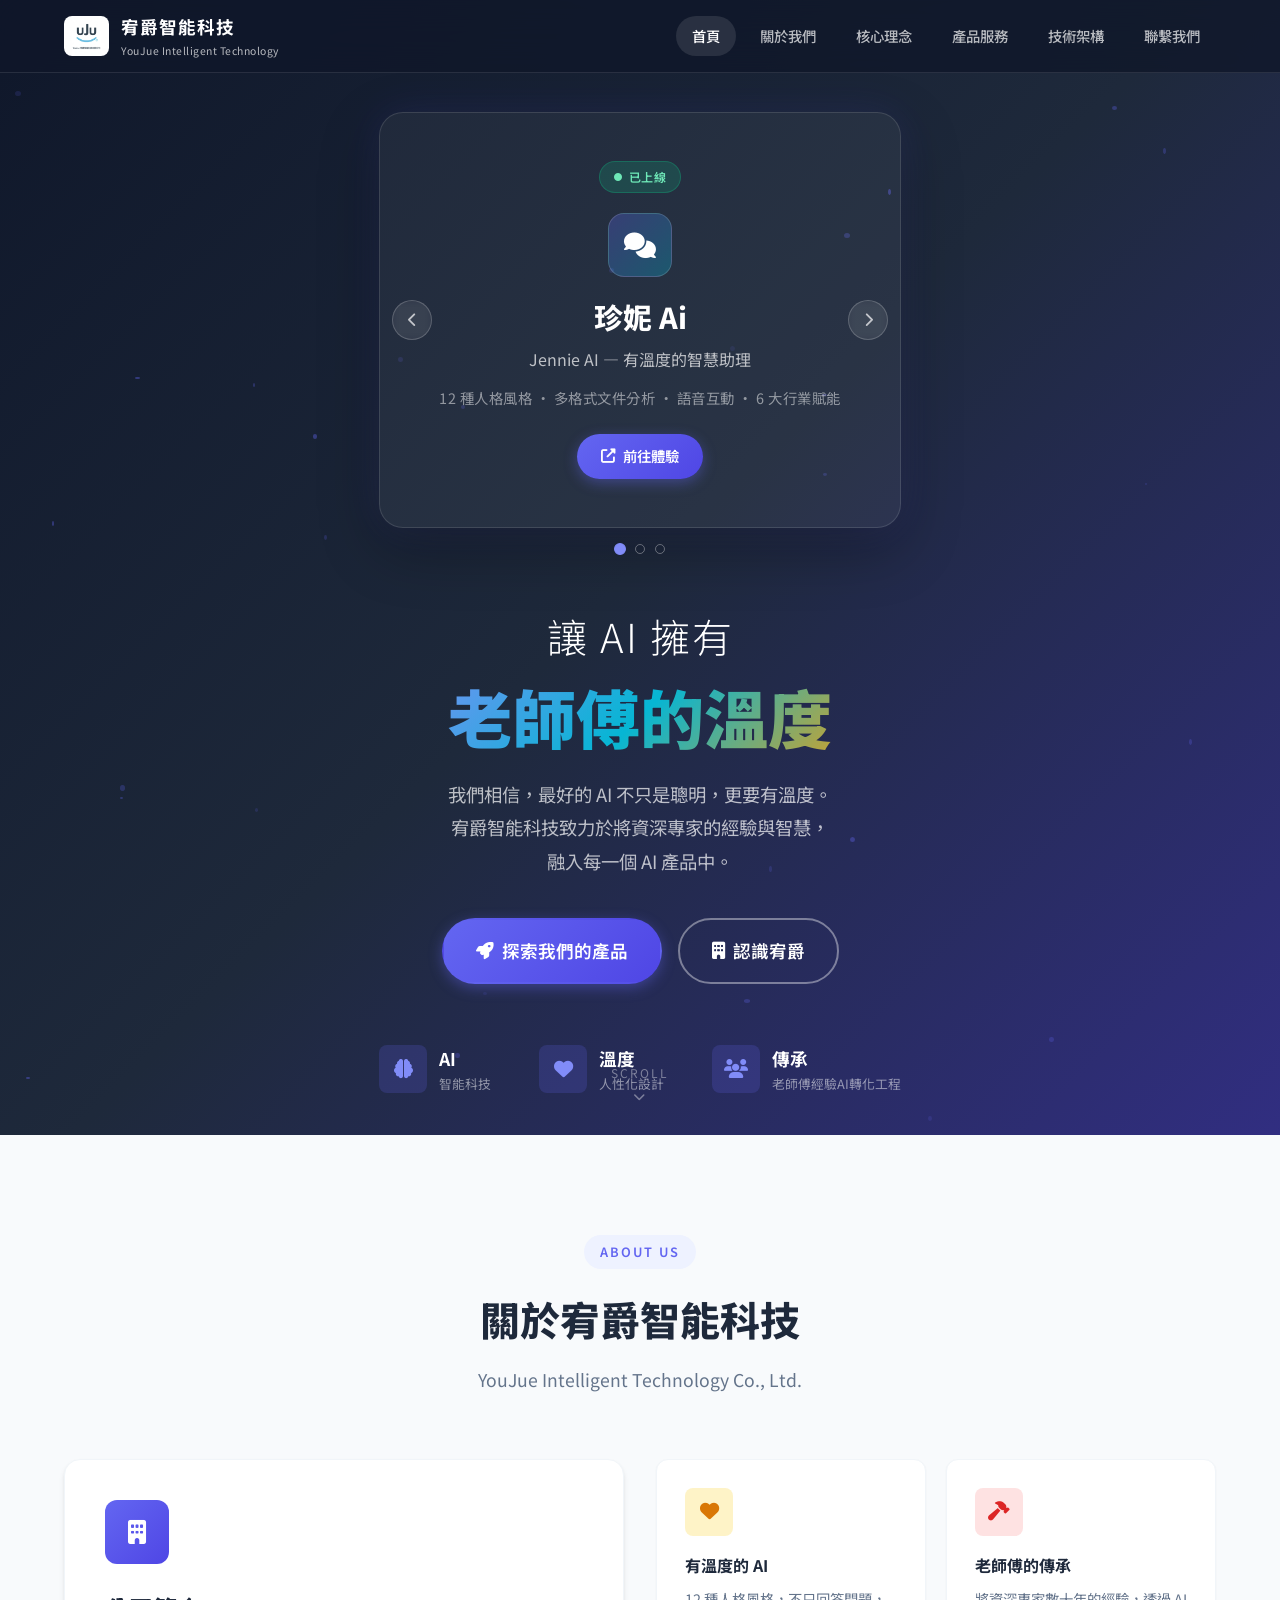
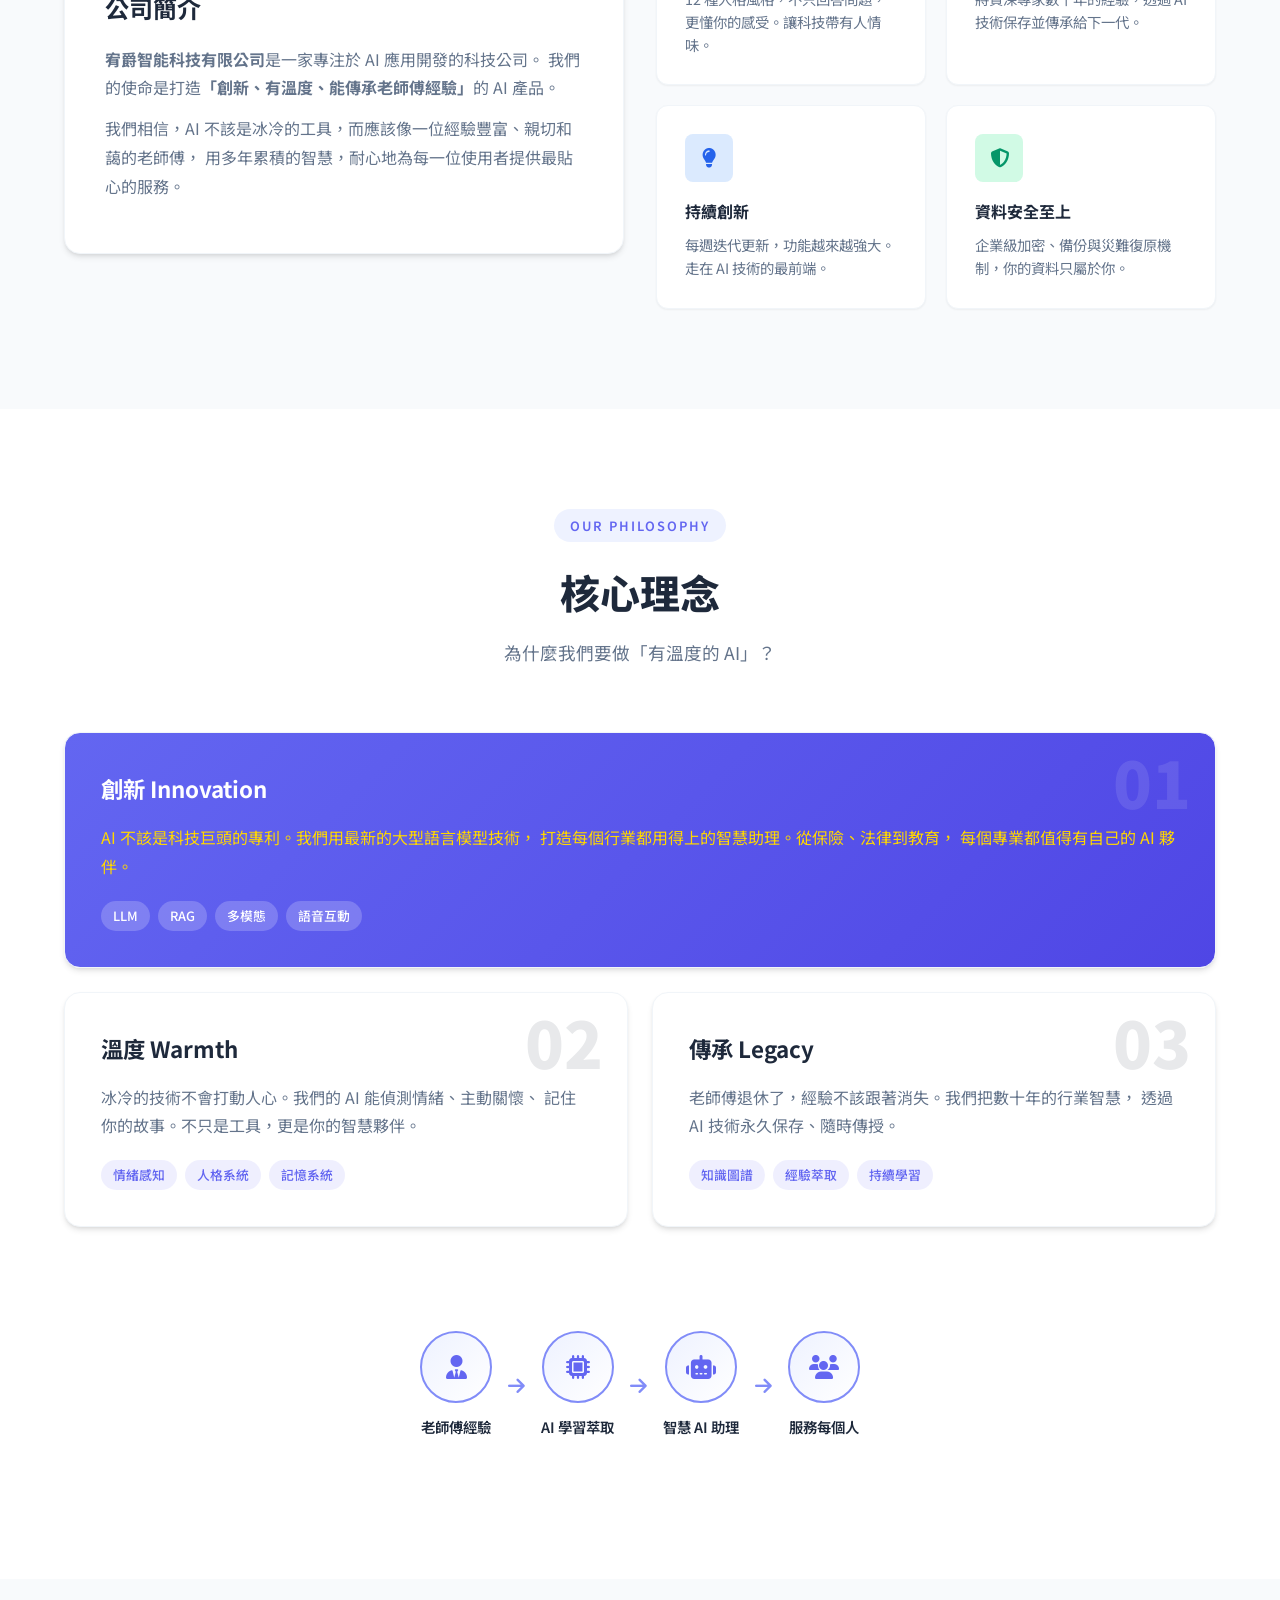
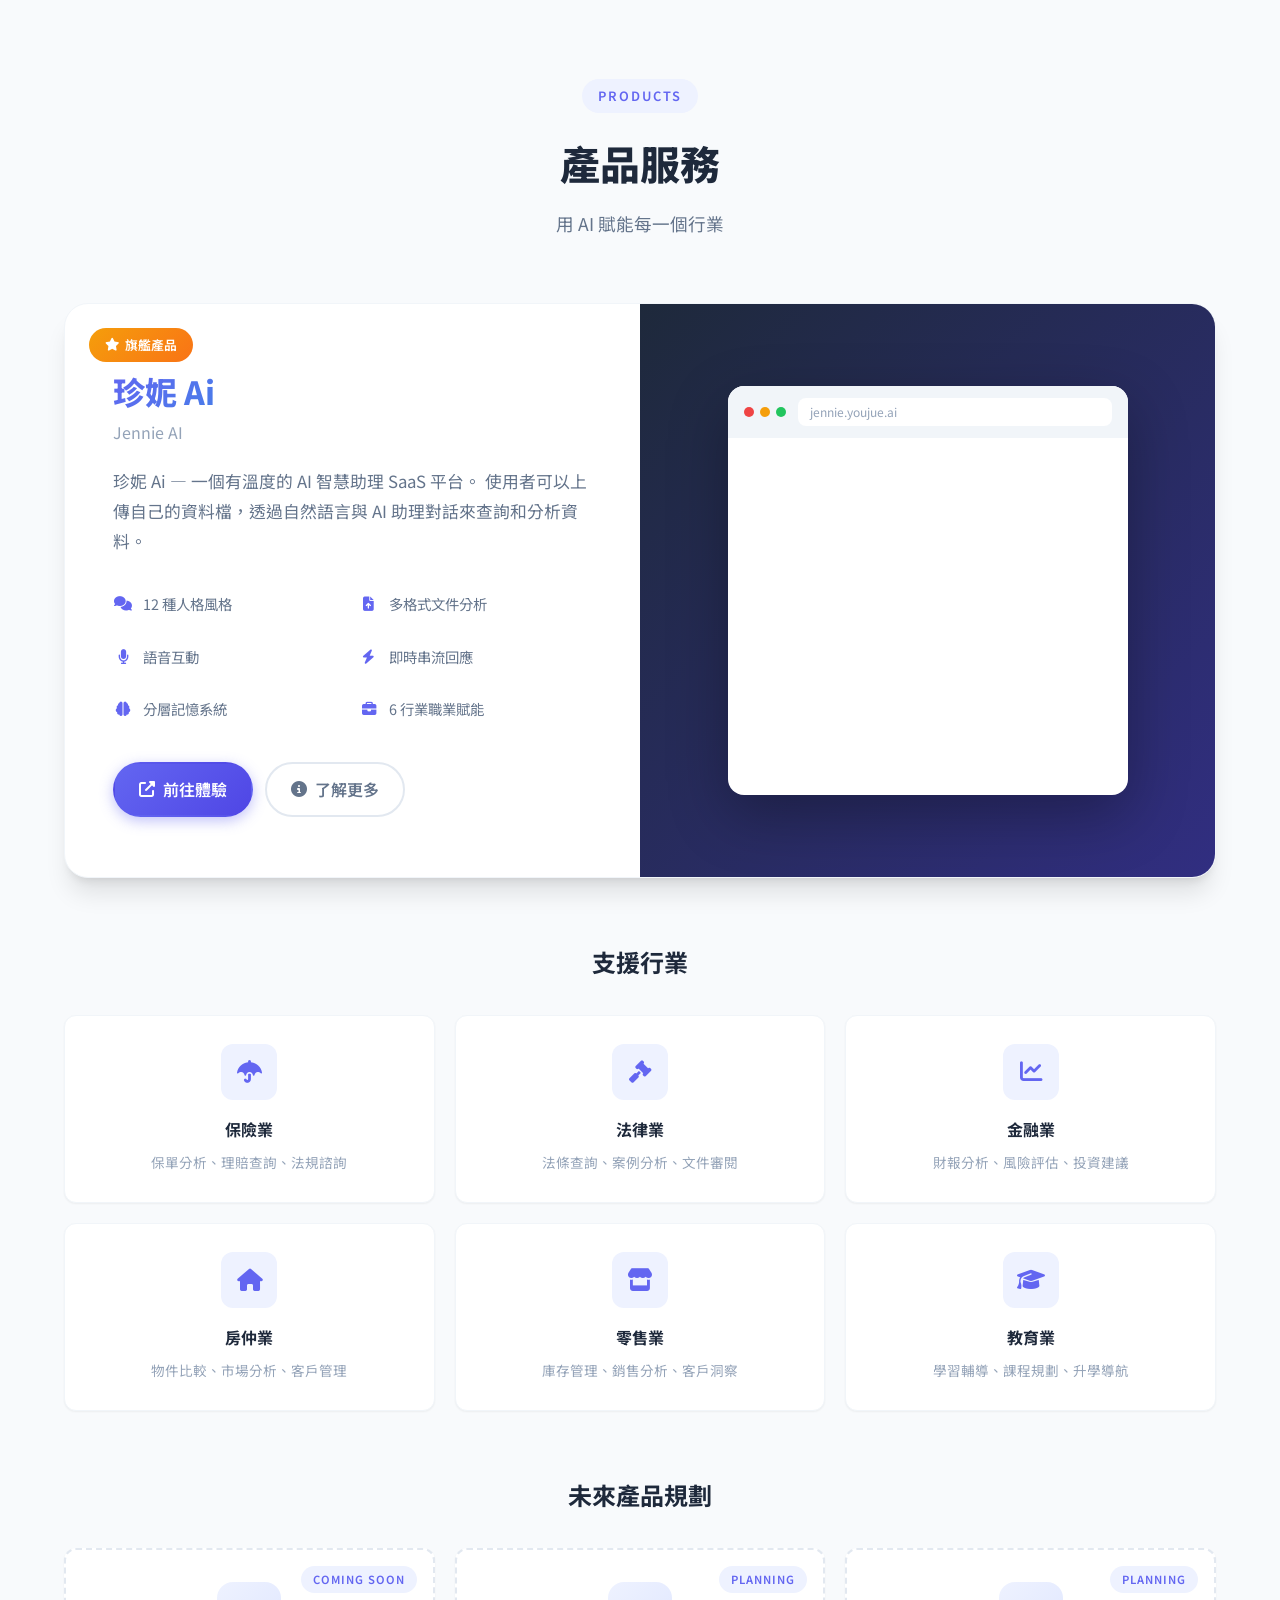
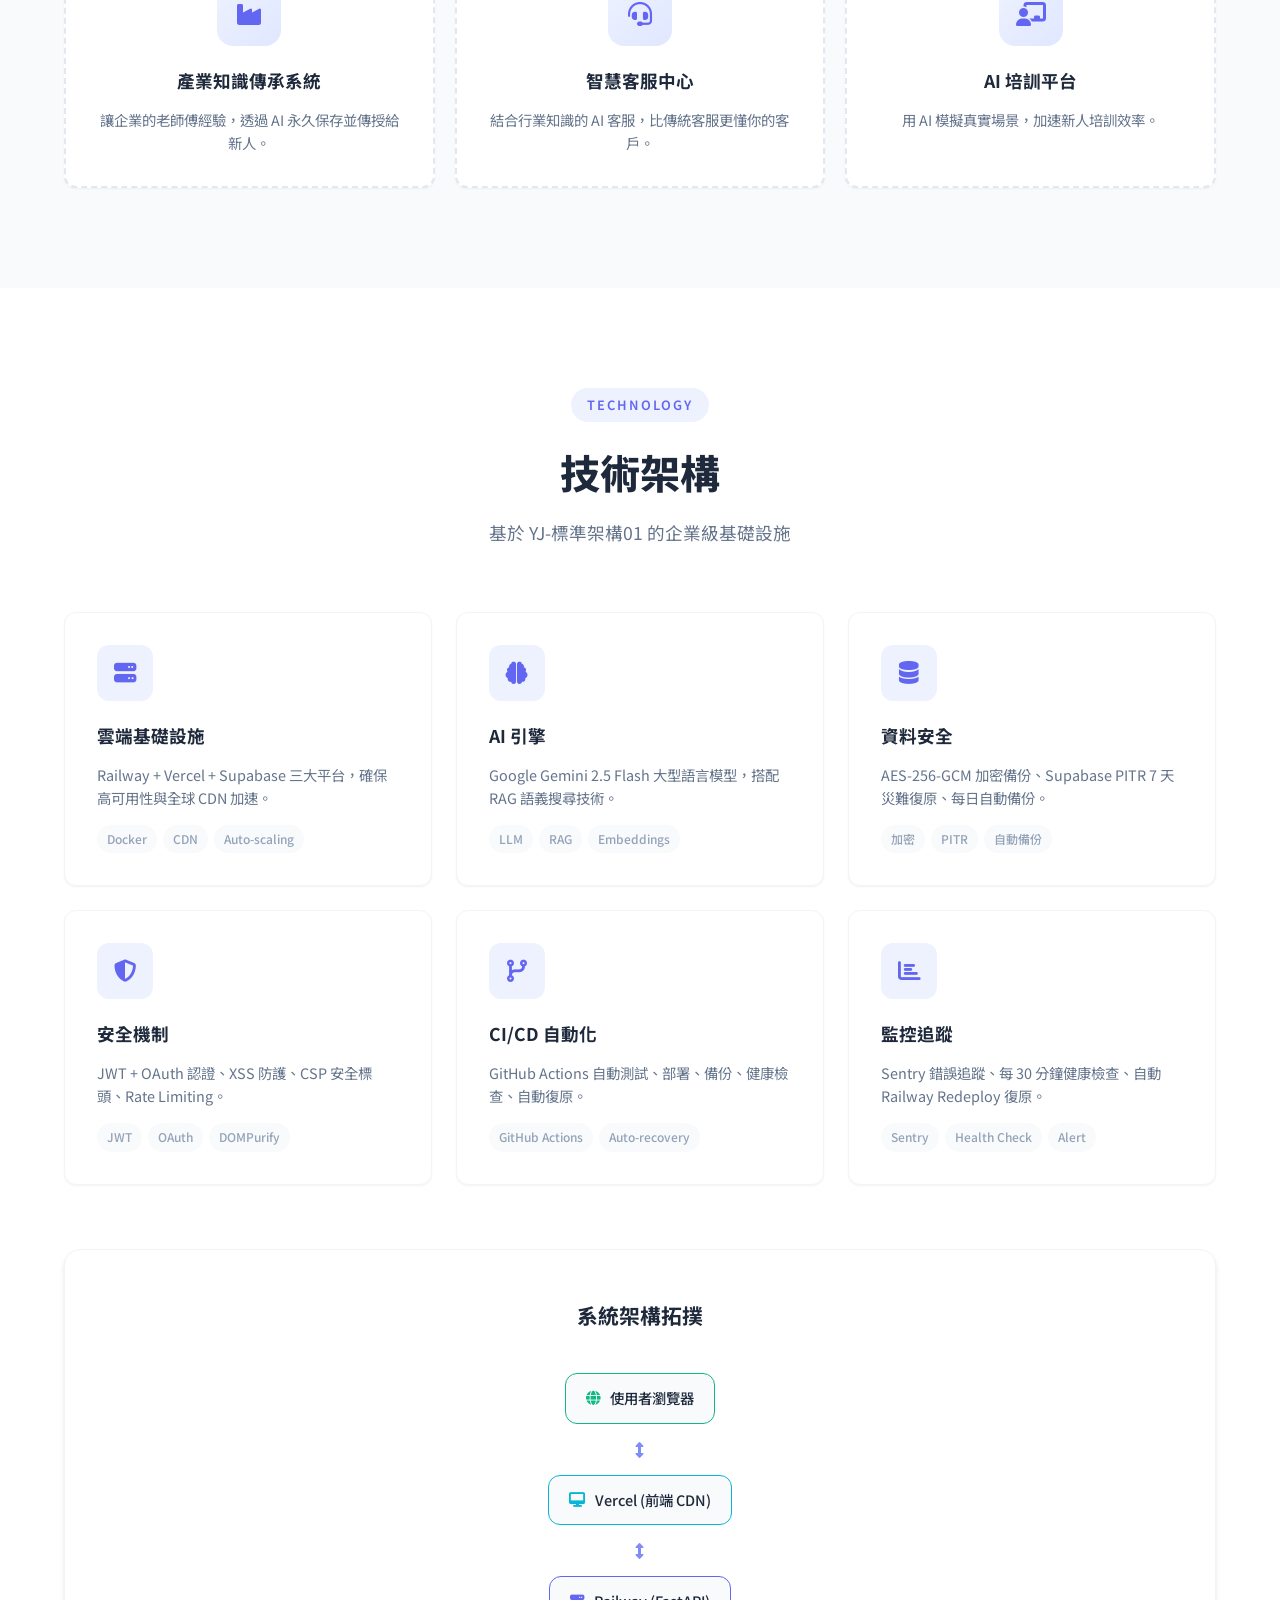
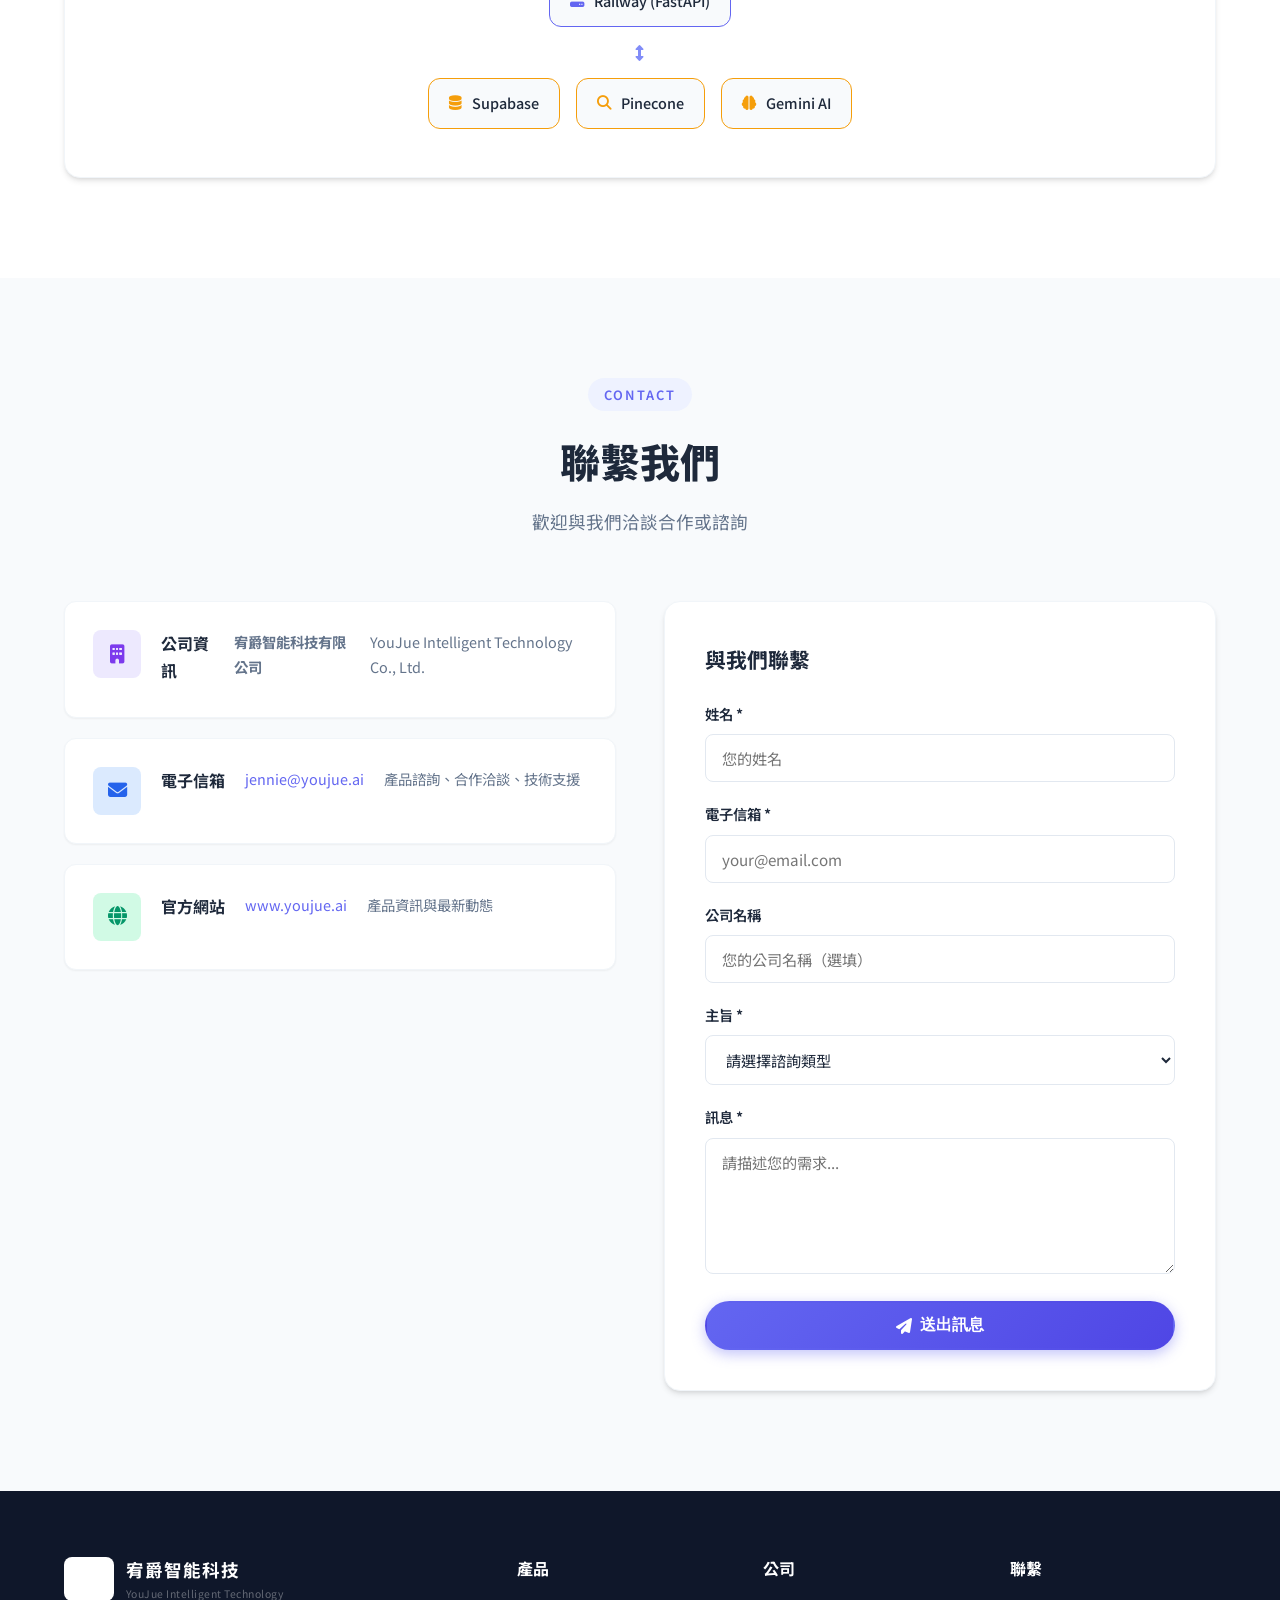
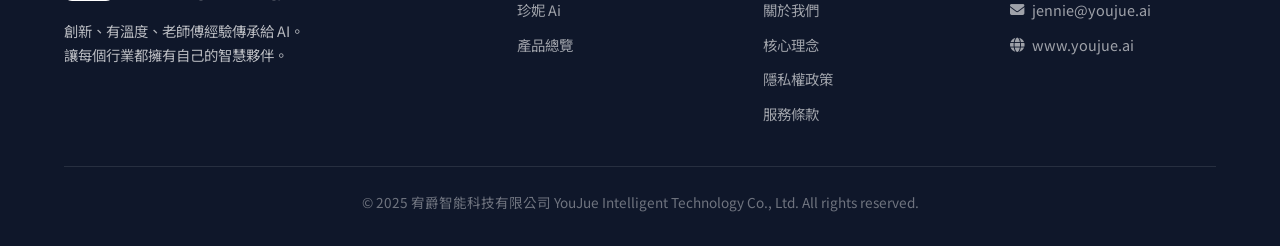
==== commit b7add651: "feat: 加入公司 LOGO 與 Hero 作品輪播屏幕 1. 導覽列與 Footer 使用 YJLOGO.png 取代 FontAwesome 圖示 2. Hero 區新增電影屏幕風格的作品輪播（" ====
--- a/frontend/index.html
+++ b/frontend/index.html
@@ -29,9 +29,7 @@
     <nav class="navbar" id="navbar">
         <div class="nav-container">
             <a href="#" class="nav-logo">
-                <div class="logo-icon">
-                    <i class="fas fa-brain"></i>
-                </div>
+                <img src="YJLOGO.png" alt="宥爵智能科技 Logo" class="nav-logo-img">
                 <div class="logo-text">
                     <span class="logo-main">宥爵智能科技</span>
                     <span class="logo-sub">YouJue Intelligent Technology</span>
@@ -59,10 +57,79 @@
             <div class="hero-particles" id="heroParticles"></div>
         </div>
         <div class="hero-content">
-            <div class="hero-badge">
-                <i class="fas fa-microchip"></i>
-                <span>AI Technology Company</span>
-            </div>
+            <!-- Product Showcase Carousel -->
+            <div class="hero-carousel" id="heroCarousel">
+                <div class="carousel-screen">
+                    <div class="carousel-track" id="carouselTrack">
+                        <!-- Slide 1: 珍妮 AI -->
+                        <div class="carousel-slide active">
+                            <div class="slide-badge live">
+                                <i class="fas fa-circle"></i> 已上線
+                            </div>
+                            <div class="slide-content">
+                                <div class="slide-icon">
+                                    <i class="fas fa-comments"></i>
+                                </div>
+                                <h3 class="slide-title">珍妮 Ai</h3>
+                                <p class="slide-subtitle">Jennie AI — 有溫度的智慧助理</p>
+                                <p class="slide-desc">12 種人格風格 · 多格式文件分析 · 語音互動 · 6 大行業賦能</p>
+                                <a href="https://jennie.youjue.ai" target="_blank" class="slide-btn">
+                                    <i class="fas fa-external-link-alt"></i> 前往體驗
+                                </a>
+                            </div>
+                        </div>
+                        <!-- Slide 2: 產業知識傳承系統 -->
+                        <div class="carousel-slide">
+                            <div class="slide-badge coming">
+                                <i class="fas fa-clock"></i> Coming Soon
+                            </div>
+                            <div class="slide-content">
+                                <div class="slide-icon">
+                                    <i class="fas fa-industry"></i>
+                                </div>
+                                <h3 class="slide-title">產業知識傳承系統</h3>
+                                <p class="slide-subtitle">老師傅經驗，AI 永久傳承</p>
+                                <p class="slide-desc">企業知識萃取 · 經驗數位化 · 新人即戰力培訓 · 智慧問答</p>
+                                <span class="slide-btn disabled">
+                                    <i class="fas fa-bell"></i> 敬請期待
+                                </span>
+                            </div>
+                        </div>
+                        <!-- Slide 3: 智慧客服中心 -->
+                        <div class="carousel-slide">
+                            <div class="slide-badge planning">
+                                <i class="fas fa-drafting-compass"></i> Planning
+                            </div>
+                            <div class="slide-content">
+                                <div class="slide-icon">
+                                    <i class="fas fa-headset"></i>
+                                </div>
+                                <h3 class="slide-title">智慧客服中心</h3>
+                                <p class="slide-subtitle">比傳統客服更懂你的客戶</p>
+                                <p class="slide-desc">行業知識整合 · 情緒感知回應 · 多管道支援 · 即時分析</p>
+                                <span class="slide-btn disabled">
+                                    <i class="fas fa-bell"></i> 敬請期待
+                                </span>
+                            </div>
+                        </div>
+                    </div>
+                    <!-- Carousel Controls -->
+                    <button class="carousel-arrow carousel-prev" id="carouselPrev" aria-label="上一個">
+                        <i class="fas fa-chevron-left"></i>
+                    </button>
+                    <button class="carousel-arrow carousel-next" id="carouselNext" aria-label="下一個">
+                        <i class="fas fa-chevron-right"></i>
+                    </button>
+                </div>
+                <!-- Carousel Dots -->
+                <div class="carousel-dots" id="carouselDots">
+                    <button class="carousel-dot active" data-index="0" aria-label="珍妮 Ai"></button>
+                    <button class="carousel-dot" data-index="1" aria-label="產業知識傳承系統"></button>
+                    <button class="carousel-dot" data-index="2" aria-label="智慧客服中心"></button>
+                </div>
+            </div>
+
+            <!-- Hero Text (below carousel) -->
             <h1 class="hero-title">
                 <span class="hero-title-line">讓 AI 擁有</span>
                 <span class="hero-title-highlight">老師傅的溫度</span>
@@ -594,7 +661,7 @@
             <div class="footer-grid">
                 <div class="footer-brand">
                     <div class="footer-logo">
-                        <div class="logo-icon"><i class="fas fa-brain"></i></div>
+                        <img src="YJLOGO.png" alt="宥爵智能科技 Logo" class="footer-logo-img">
                         <div class="logo-text">
                             <span class="logo-main">宥爵智能科技</span>
                             <span class="logo-sub">YouJue Intelligent Technology</span>
--- a/frontend/css/styles.css
+++ b/frontend/css/styles.css
@@ -182,6 +182,21 @@
     color: var(--text-white);
 }
 
+.nav-logo-img {
+    height: 40px;
+    width: auto;
+    border-radius: var(--radius-sm);
+    object-fit: contain;
+}
+
+.footer-logo-img {
+    height: 44px;
+    width: auto;
+    border-radius: var(--radius-sm);
+    object-fit: contain;
+    filter: brightness(0) invert(1);
+}
+
 .logo-icon {
     width: 40px;
     height: 40px;
@@ -315,7 +330,7 @@
 .hero-title {
     color: var(--text-white);
     margin-bottom: 24px;
-    animation: fadeInUp 0.8s ease 0.2s both;
+    animation: fadeInUp 0.8s ease 0.4s both;
 }
 
 .hero-title-line {
@@ -342,7 +357,7 @@
     font-size: 1.15rem;
     line-height: 1.8;
     margin-bottom: 40px;
-    animation: fadeInUp 0.8s ease 0.4s both;
+    animation: fadeInUp 0.8s ease 0.6s both;
 }
 
 .hero-actions {
@@ -351,14 +366,14 @@
     justify-content: center;
     flex-wrap: wrap;
     margin-bottom: 60px;
-    animation: fadeInUp 0.8s ease 0.6s both;
+    animation: fadeInUp 0.8s ease 0.8s both;
 }
 
 .hero-stats {
     display: flex;
     gap: 48px;
     justify-content: center;
-    animation: fadeInUp 0.8s ease 0.8s both;
+    animation: fadeInUp 0.8s ease 1s both;
 }
 
 .hero-stat {
@@ -414,6 +429,210 @@
     letter-spacing: 2px;
     text-transform: uppercase;
     animation: bounce 2s infinite;
+}
+
+/* ---- Hero Carousel ---- */
+.hero-carousel {
+    width: 100%;
+    max-width: 800px;
+    margin: 0 auto 48px;
+    animation: fadeInUp 0.8s ease 0.2s both;
+}
+
+.carousel-screen {
+    position: relative;
+    background: rgba(255, 255, 255, 0.05);
+    border: 1px solid rgba(255, 255, 255, 0.12);
+    border-radius: var(--radius-xl);
+    overflow: hidden;
+    backdrop-filter: blur(10px);
+    box-shadow: 0 20px 60px rgba(0, 0, 0, 0.3), 0 0 40px rgba(99, 102, 241, 0.15);
+}
+
+.carousel-track {
+    position: relative;
+    min-height: 280px;
+}
+
+.carousel-slide {
+    position: absolute;
+    inset: 0;
+    opacity: 0;
+    transform: scale(0.95);
+    transition: opacity 0.6s ease, transform 0.6s ease;
+    pointer-events: none;
+    padding: 48px 40px;
+    display: flex;
+    flex-direction: column;
+    align-items: center;
+    justify-content: center;
+}
+
+.carousel-slide.active {
+    position: relative;
+    opacity: 1;
+    transform: scale(1);
+    pointer-events: auto;
+}
+
+.slide-badge {
+    display: inline-flex;
+    align-items: center;
+    gap: 6px;
+    padding: 5px 14px;
+    border-radius: var(--radius-full);
+    font-size: 0.75rem;
+    font-weight: 600;
+    letter-spacing: 0.5px;
+    margin-bottom: 20px;
+}
+
+.slide-badge.live {
+    background: rgba(16, 185, 129, 0.2);
+    color: #6EE7B7;
+    border: 1px solid rgba(16, 185, 129, 0.3);
+}
+
+.slide-badge.live i {
+    font-size: 0.5rem;
+    animation: pulse 2s infinite;
+}
+
+.slide-badge.coming {
+    background: rgba(245, 158, 11, 0.2);
+    color: #FCD34D;
+    border: 1px solid rgba(245, 158, 11, 0.3);
+}
+
+.slide-badge.planning {
+    background: rgba(99, 102, 241, 0.2);
+    color: var(--primary-light);
+    border: 1px solid rgba(99, 102, 241, 0.3);
+}
+
+.slide-content {
+    text-align: center;
+}
+
+.slide-icon {
+    width: 64px;
+    height: 64px;
+    margin: 0 auto 16px;
+    background: linear-gradient(135deg, rgba(99, 102, 241, 0.3), rgba(6, 182, 212, 0.3));
+    border: 1px solid rgba(255, 255, 255, 0.15);
+    border-radius: var(--radius-lg);
+    display: flex;
+    align-items: center;
+    justify-content: center;
+    font-size: 1.6rem;
+    color: var(--text-white);
+}
+
+.slide-title {
+    font-size: 1.8rem;
+    font-weight: 800;
+    color: var(--text-white);
+    margin-bottom: 4px;
+}
+
+.slide-subtitle {
+    font-size: 1rem;
+    color: rgba(255, 255, 255, 0.7);
+    margin-bottom: 12px;
+}
+
+.slide-desc {
+    font-size: 0.9rem;
+    color: rgba(255, 255, 255, 0.5);
+    margin-bottom: 24px;
+    letter-spacing: 0.5px;
+}
+
+.slide-btn {
+    display: inline-flex;
+    align-items: center;
+    gap: 8px;
+    padding: 10px 24px;
+    border-radius: var(--radius-full);
+    font-size: 0.9rem;
+    font-weight: 600;
+    background: linear-gradient(135deg, var(--primary), var(--primary-dark));
+    color: var(--text-white);
+    transition: var(--transition);
+    box-shadow: 0 4px 14px rgba(99, 102, 241, 0.4);
+}
+
+.slide-btn:hover {
+    transform: translateY(-2px);
+    box-shadow: 0 6px 20px rgba(99, 102, 241, 0.5);
+    color: var(--text-white);
+}
+
+.slide-btn.disabled {
+    background: rgba(255, 255, 255, 0.1);
+    border: 1px solid rgba(255, 255, 255, 0.2);
+    color: rgba(255, 255, 255, 0.5);
+    box-shadow: none;
+    cursor: default;
+}
+
+.carousel-arrow {
+    position: absolute;
+    top: 50%;
+    transform: translateY(-50%);
+    width: 40px;
+    height: 40px;
+    border: 1px solid rgba(255, 255, 255, 0.2);
+    background: rgba(255, 255, 255, 0.05);
+    color: rgba(255, 255, 255, 0.7);
+    border-radius: 50%;
+    cursor: pointer;
+    font-size: 0.9rem;
+    transition: var(--transition);
+    backdrop-filter: blur(4px);
+    z-index: 3;
+}
+
+.carousel-arrow:hover {
+    background: rgba(255, 255, 255, 0.15);
+    color: var(--text-white);
+    border-color: rgba(255, 255, 255, 0.4);
+}
+
+.carousel-prev { left: 12px; }
+.carousel-next { right: 12px; }
+
+.carousel-dots {
+    display: flex;
+    justify-content: center;
+    gap: 10px;
+    margin-top: 16px;
+}
+
+.carousel-dot {
+    width: 10px;
+    height: 10px;
+    border-radius: 50%;
+    border: 1.5px solid rgba(255, 255, 255, 0.4);
+    background: transparent;
+    cursor: pointer;
+    transition: var(--transition);
+    padding: 0;
+}
+
+.carousel-dot.active {
+    background: var(--primary-light);
+    border-color: var(--primary-light);
+    transform: scale(1.2);
+}
+
+.carousel-dot:hover {
+    border-color: rgba(255, 255, 255, 0.8);
+}
+
+@keyframes pulse {
+    0%, 100% { opacity: 1; }
+    50% { opacity: 0.3; }
 }
 
 /* ---- Section Common ---- */
@@ -1422,6 +1641,13 @@
     .hero-stats { flex-direction: column; gap: 20px; align-items: center; }
     .hero-actions { flex-direction: column; align-items: center; }
 
+    .carousel-slide { padding: 36px 24px; }
+    .carousel-track { min-height: 260px; }
+    .slide-title { font-size: 1.4rem; }
+    .carousel-arrow { width: 32px; height: 32px; font-size: 0.75rem; }
+    .carousel-prev { left: 6px; }
+    .carousel-next { right: 6px; }
+
     .section { padding: 64px 0; }
     .section-title { font-size: 2rem; }
 
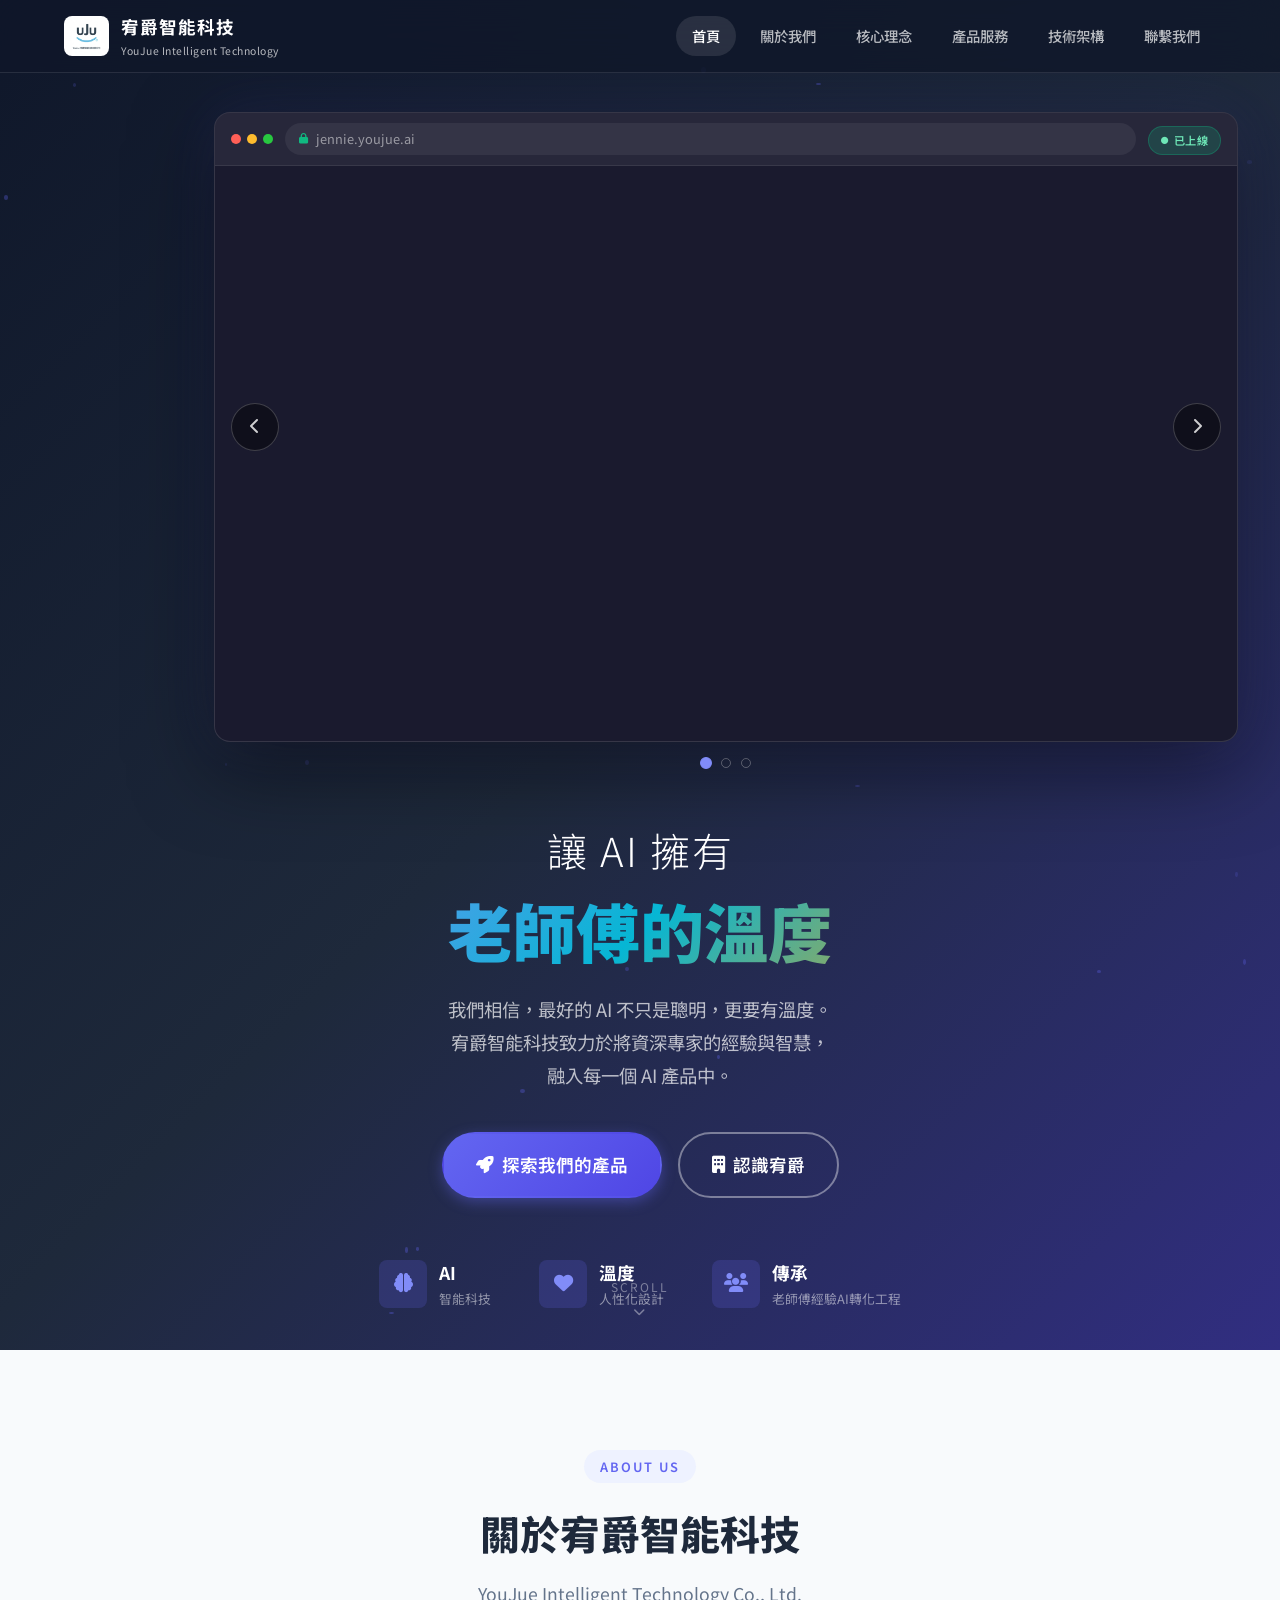
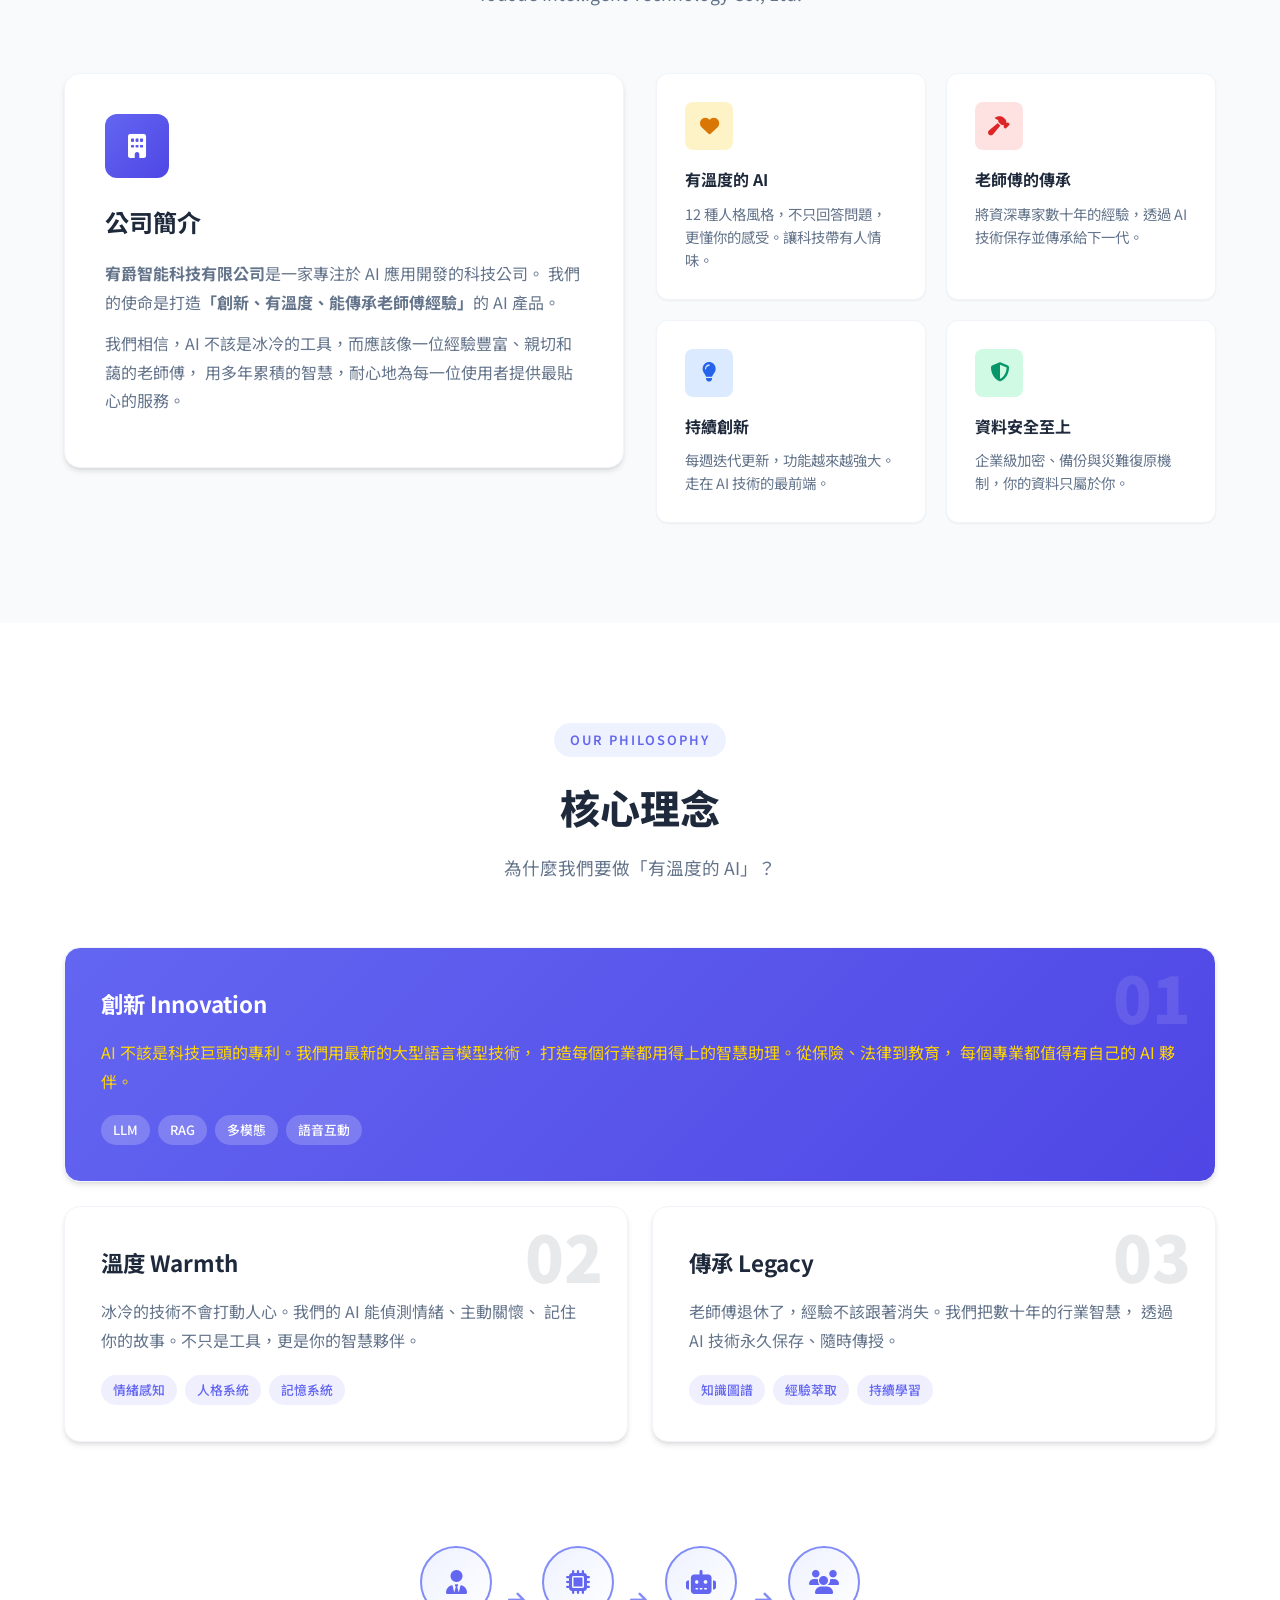
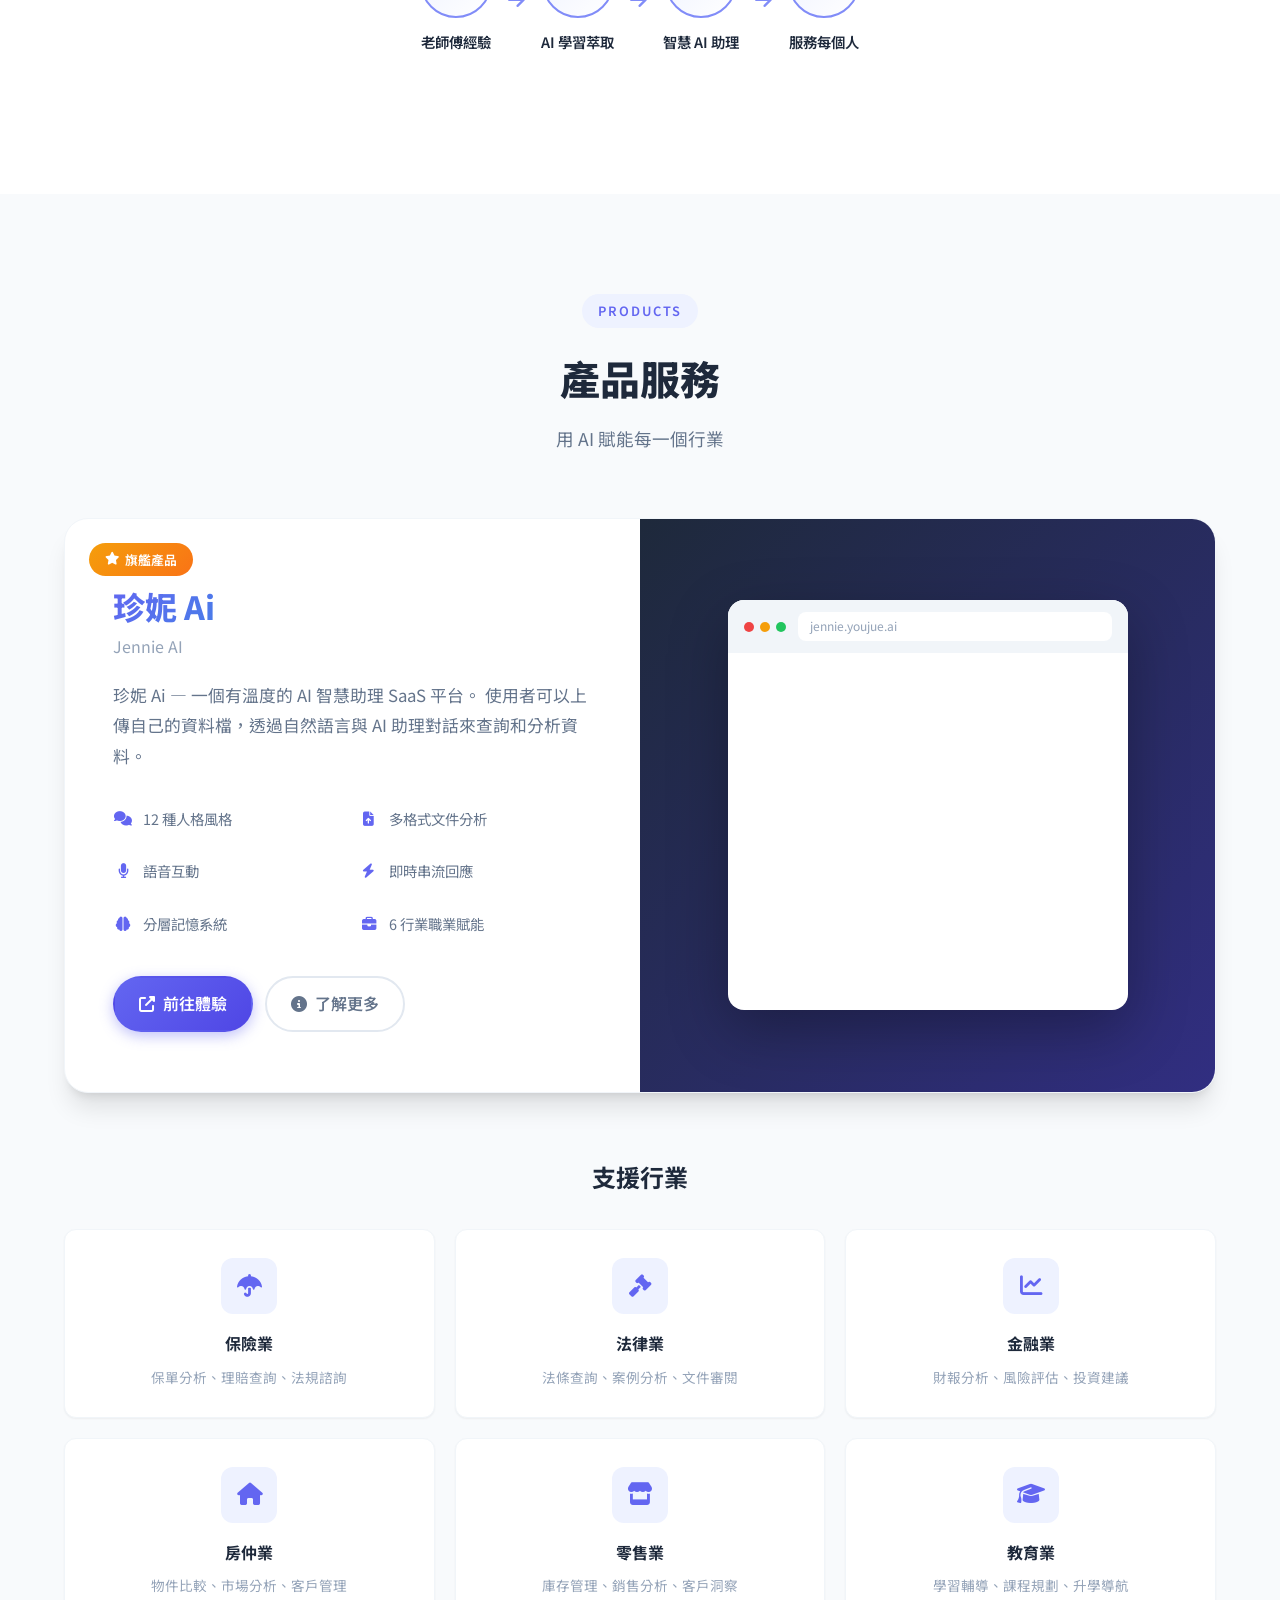
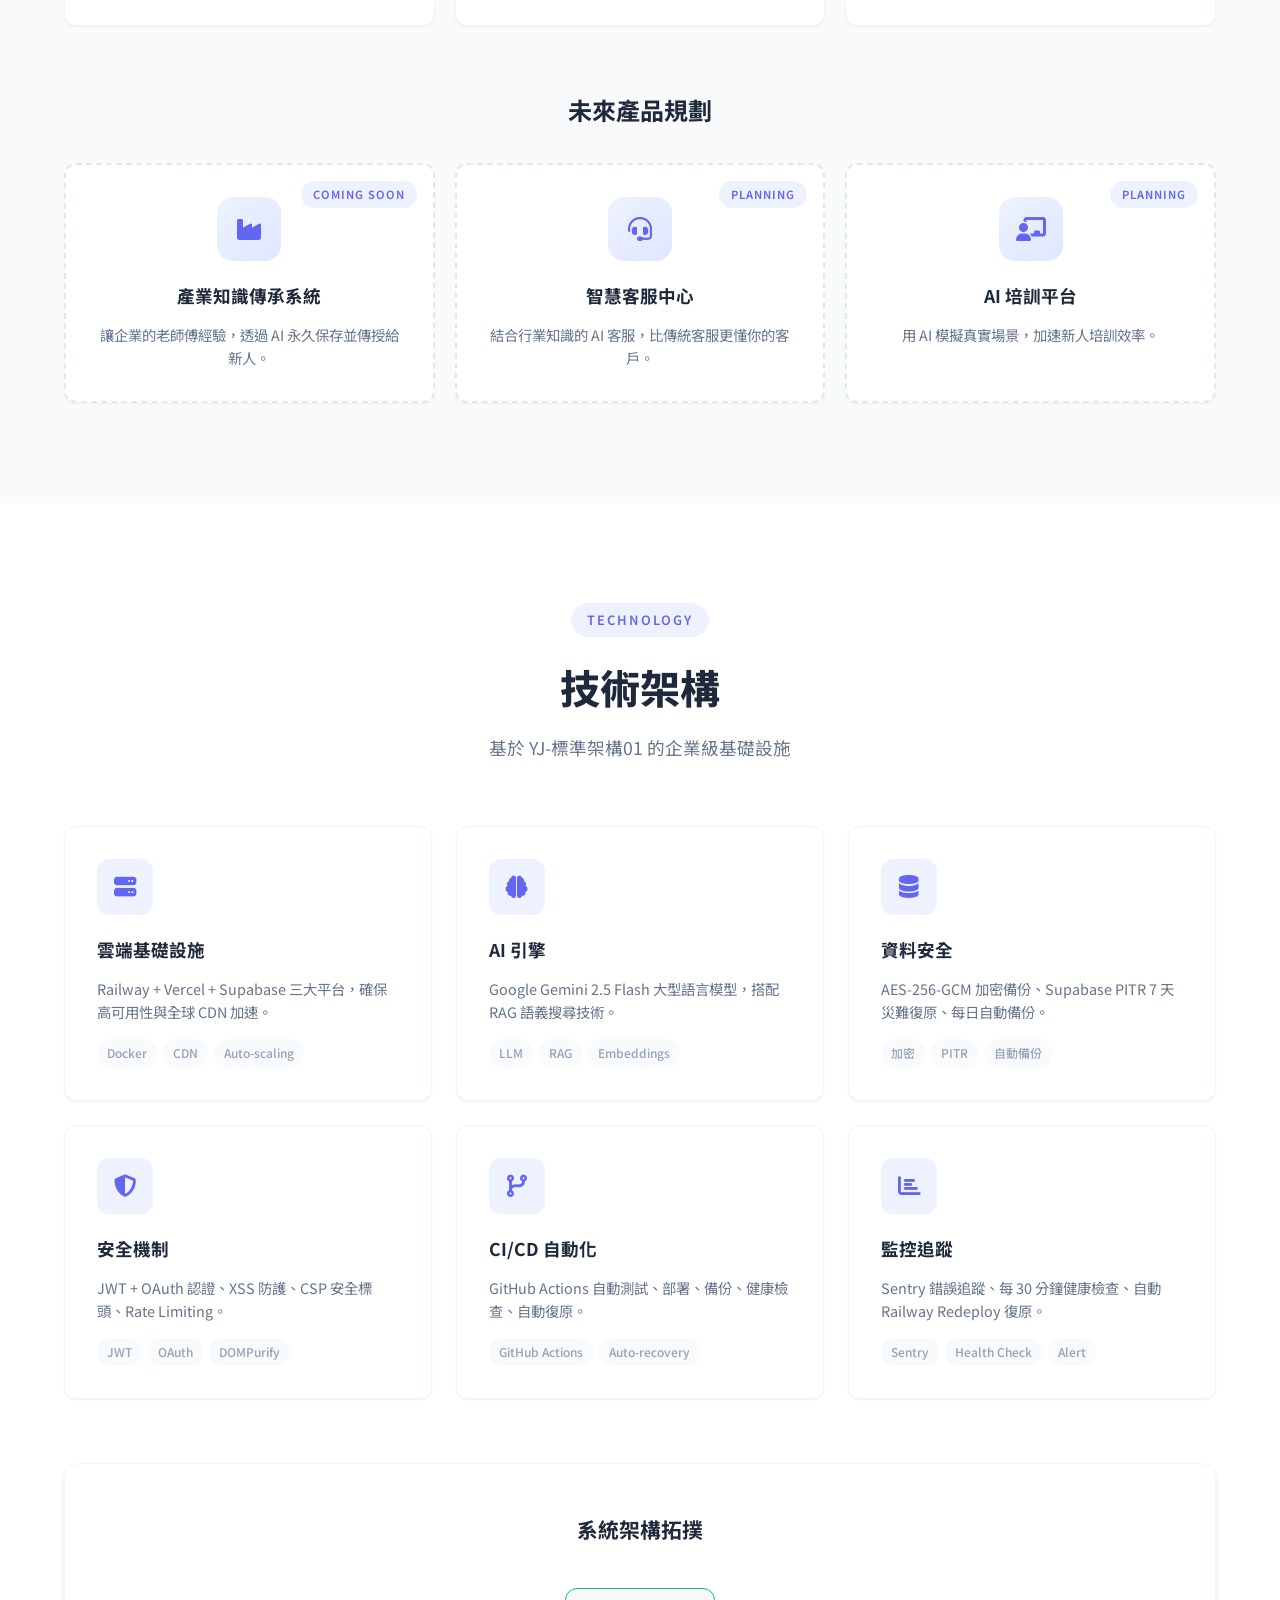
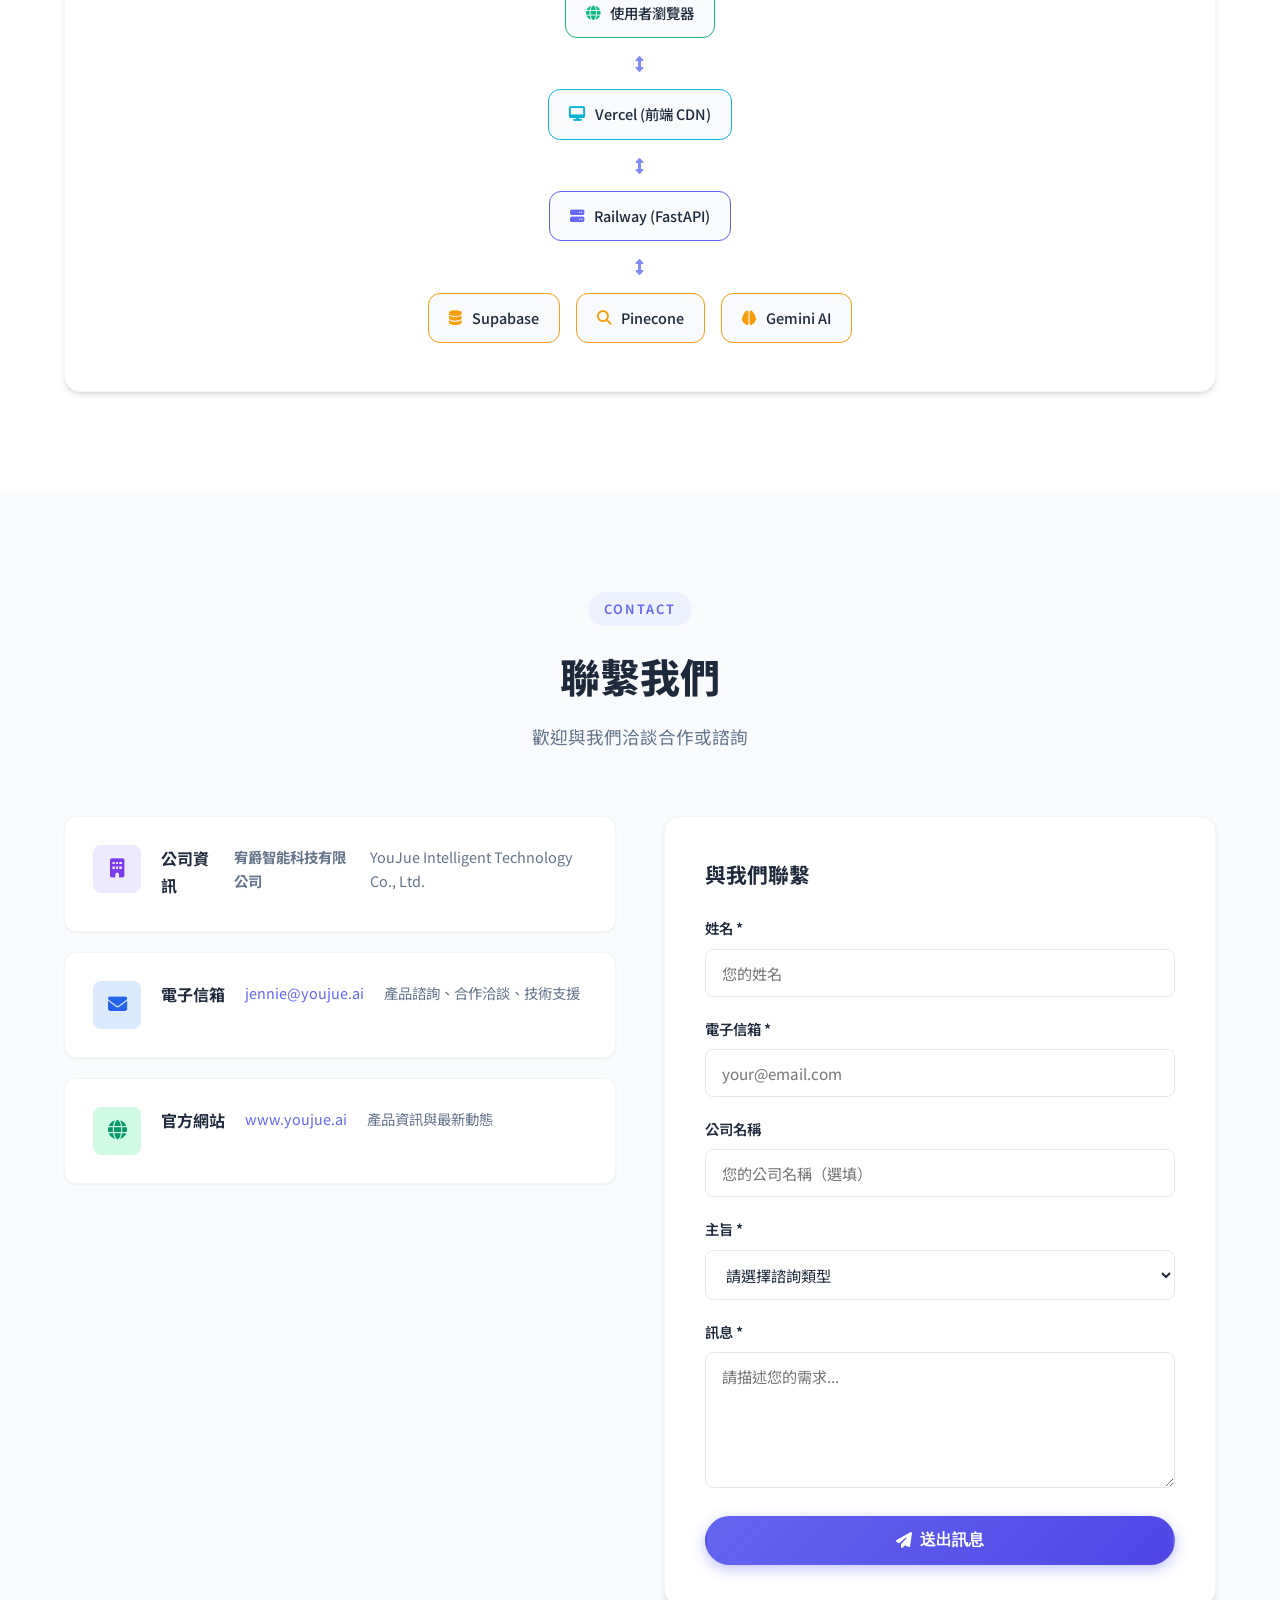
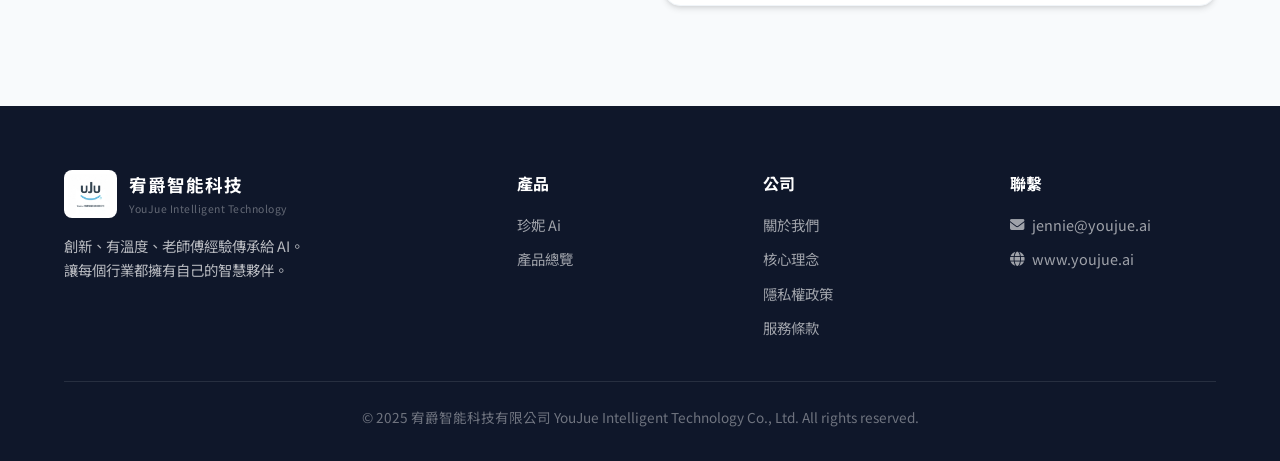
==== commit 75b65780: "fix: 輪播屏幕放大至 80vw + iframe 投影網站 + 修復 Footer LOGO 1. 輪播屏幕寬度從 max-width:800px 改為 80vw，更大器 2. 加入瀏覽器 Chr" ====
--- a/frontend/index.html
+++ b/frontend/index.html
@@ -60,56 +60,50 @@
             <!-- Product Showcase Carousel -->
             <div class="hero-carousel" id="heroCarousel">
                 <div class="carousel-screen">
+                    <!-- Browser Chrome Bar -->
+                    <div class="browser-bar">
+                        <div class="browser-dots">
+                            <span class="browser-dot red"></span>
+                            <span class="browser-dot yellow"></span>
+                            <span class="browser-dot green"></span>
+                        </div>
+                        <div class="browser-url" id="browserUrl">
+                            <i class="fas fa-lock"></i>
+                            <span>jennie.youjue.ai</span>
+                        </div>
+                        <div class="browser-badge" id="browserBadge">
+                            <span class="badge-live"><i class="fas fa-circle"></i> 已上線</span>
+                        </div>
+                    </div>
+                    <!-- Slide Viewport -->
                     <div class="carousel-track" id="carouselTrack">
-                        <!-- Slide 1: 珍妮 AI -->
-                        <div class="carousel-slide active">
-                            <div class="slide-badge live">
-                                <i class="fas fa-circle"></i> 已上線
-                            </div>
-                            <div class="slide-content">
-                                <div class="slide-icon">
-                                    <i class="fas fa-comments"></i>
-                                </div>
-                                <h3 class="slide-title">珍妮 Ai</h3>
-                                <p class="slide-subtitle">Jennie AI — 有溫度的智慧助理</p>
-                                <p class="slide-desc">12 種人格風格 · 多格式文件分析 · 語音互動 · 6 大行業賦能</p>
-                                <a href="https://jennie.youjue.ai" target="_blank" class="slide-btn">
-                                    <i class="fas fa-external-link-alt"></i> 前往體驗
-                                </a>
-                            </div>
-                        </div>
-                        <!-- Slide 2: 產業知識傳承系統 -->
-                        <div class="carousel-slide">
-                            <div class="slide-badge coming">
-                                <i class="fas fa-clock"></i> Coming Soon
-                            </div>
-                            <div class="slide-content">
-                                <div class="slide-icon">
-                                    <i class="fas fa-industry"></i>
-                                </div>
-                                <h3 class="slide-title">產業知識傳承系統</h3>
-                                <p class="slide-subtitle">老師傅經驗，AI 永久傳承</p>
-                                <p class="slide-desc">企業知識萃取 · 經驗數位化 · 新人即戰力培訓 · 智慧問答</p>
-                                <span class="slide-btn disabled">
-                                    <i class="fas fa-bell"></i> 敬請期待
-                                </span>
-                            </div>
-                        </div>
-                        <!-- Slide 3: 智慧客服中心 -->
-                        <div class="carousel-slide">
-                            <div class="slide-badge planning">
-                                <i class="fas fa-drafting-compass"></i> Planning
-                            </div>
-                            <div class="slide-content">
-                                <div class="slide-icon">
-                                    <i class="fas fa-headset"></i>
-                                </div>
-                                <h3 class="slide-title">智慧客服中心</h3>
-                                <p class="slide-subtitle">比傳統客服更懂你的客戶</p>
-                                <p class="slide-desc">行業知識整合 · 情緒感知回應 · 多管道支援 · 即時分析</p>
-                                <span class="slide-btn disabled">
-                                    <i class="fas fa-bell"></i> 敬請期待
-                                </span>
+                        <!-- Slide 1: 珍妮 AI (iframe) -->
+                        <div class="carousel-slide active" data-url="jennie.youjue.ai" data-badge="live" data-badge-text="已上線">
+                            <div class="slide-iframe-wrap">
+                                <iframe src="https://jennie.youjue.ai" class="slide-iframe" loading="lazy" sandbox="allow-scripts allow-same-origin" title="珍妮 Ai"></iframe>
+                            </div>
+                            <a href="https://jennie.youjue.ai" target="_blank" class="slide-overlay-btn">
+                                <i class="fas fa-external-link-alt"></i> 前往體驗珍妮 Ai
+                            </a>
+                        </div>
+                        <!-- Slide 2: 產業知識傳承系統 (placeholder) -->
+                        <div class="carousel-slide" data-url="coming-soon" data-badge="coming" data-badge-text="Coming Soon">
+                            <div class="slide-placeholder">
+                                <div class="placeholder-icon"><i class="fas fa-industry"></i></div>
+                                <h3 class="placeholder-title">產業知識傳承系統</h3>
+                                <p class="placeholder-subtitle">老師傅經驗，AI 永久傳承</p>
+                                <p class="placeholder-desc">企業知識萃取 · 經驗數位化 · 新人即戰力培訓 · 智慧問答</p>
+                                <span class="placeholder-badge"><i class="fas fa-bell"></i> 敬請期待</span>
+                            </div>
+                        </div>
+                        <!-- Slide 3: 智慧客服中心 (placeholder) -->
+                        <div class="carousel-slide" data-url="coming-soon" data-badge="planning" data-badge-text="Planning">
+                            <div class="slide-placeholder">
+                                <div class="placeholder-icon"><i class="fas fa-headset"></i></div>
+                                <h3 class="placeholder-title">智慧客服中心</h3>
+                                <p class="placeholder-subtitle">比傳統客服更懂你的客戶</p>
+                                <p class="placeholder-desc">行業知識整合 · 情緒感知回應 · 多管道支援 · 即時分析</p>
+                                <span class="placeholder-badge"><i class="fas fa-bell"></i> 敬請期待</span>
                             </div>
                         </div>
                     </div>
--- a/frontend/css/styles.css
+++ b/frontend/css/styles.css
@@ -190,11 +190,12 @@
 }
 
 .footer-logo-img {
-    height: 44px;
+    height: 48px;
     width: auto;
     border-radius: var(--radius-sm);
     object-fit: contain;
-    filter: brightness(0) invert(1);
+    background: white;
+    padding: 4px;
 }
 
 .logo-icon {
@@ -433,174 +434,245 @@
 
 /* ---- Hero Carousel ---- */
 .hero-carousel {
-    width: 100%;
-    max-width: 800px;
+    width: 80vw;
+    max-width: 1400px;
     margin: 0 auto 48px;
     animation: fadeInUp 0.8s ease 0.2s both;
 }
 
 .carousel-screen {
     position: relative;
-    background: rgba(255, 255, 255, 0.05);
+    background: #1a1a2e;
     border: 1px solid rgba(255, 255, 255, 0.12);
-    border-radius: var(--radius-xl);
+    border-radius: 16px;
     overflow: hidden;
-    backdrop-filter: blur(10px);
-    box-shadow: 0 20px 60px rgba(0, 0, 0, 0.3), 0 0 40px rgba(99, 102, 241, 0.15);
-}
-
+    box-shadow: 0 25px 80px rgba(0, 0, 0, 0.5), 0 0 60px rgba(99, 102, 241, 0.15);
+}
+
+/* Browser Chrome */
+.browser-bar {
+    display: flex;
+    align-items: center;
+    gap: 12px;
+    padding: 10px 16px;
+    background: rgba(255, 255, 255, 0.06);
+    border-bottom: 1px solid rgba(255, 255, 255, 0.08);
+}
+
+.browser-dots {
+    display: flex;
+    gap: 6px;
+    flex-shrink: 0;
+}
+
+.browser-dot {
+    width: 10px;
+    height: 10px;
+    border-radius: 50%;
+}
+
+.browser-dot.red { background: #FF5F57; }
+.browser-dot.yellow { background: #FEBC2E; }
+.browser-dot.green { background: #28C840; }
+
+.browser-url {
+    flex: 1;
+    display: flex;
+    align-items: center;
+    gap: 8px;
+    padding: 5px 14px;
+    background: rgba(255, 255, 255, 0.06);
+    border-radius: var(--radius-full);
+    font-size: 0.8rem;
+    color: rgba(255, 255, 255, 0.5);
+}
+
+.browser-url i {
+    font-size: 0.65rem;
+    color: var(--accent-emerald);
+}
+
+.browser-badge {
+    flex-shrink: 0;
+}
+
+.browser-badge span {
+    display: inline-flex;
+    align-items: center;
+    gap: 5px;
+    padding: 4px 12px;
+    border-radius: var(--radius-full);
+    font-size: 0.7rem;
+    font-weight: 600;
+    letter-spacing: 0.5px;
+}
+
+.badge-live {
+    background: rgba(16, 185, 129, 0.2);
+    color: #6EE7B7;
+    border: 1px solid rgba(16, 185, 129, 0.3);
+}
+
+.badge-live i { font-size: 0.45rem; animation: pulse 2s infinite; }
+
+.badge-coming {
+    background: rgba(245, 158, 11, 0.2);
+    color: #FCD34D;
+    border: 1px solid rgba(245, 158, 11, 0.3);
+}
+
+.badge-planning {
+    background: rgba(99, 102, 241, 0.2);
+    color: var(--primary-light);
+    border: 1px solid rgba(99, 102, 241, 0.3);
+}
+
+/* Carousel Track & Slides */
 .carousel-track {
     position: relative;
-    min-height: 280px;
+    aspect-ratio: 16 / 9;
+    overflow: hidden;
 }
 
 .carousel-slide {
     position: absolute;
     inset: 0;
     opacity: 0;
-    transform: scale(0.95);
-    transition: opacity 0.6s ease, transform 0.6s ease;
+    transition: opacity 0.6s ease;
     pointer-events: none;
-    padding: 48px 40px;
-    display: flex;
-    flex-direction: column;
-    align-items: center;
-    justify-content: center;
 }
 
 .carousel-slide.active {
     position: relative;
     opacity: 1;
-    transform: scale(1);
     pointer-events: auto;
 }
 
-.slide-badge {
+/* iframe slide */
+.slide-iframe-wrap {
+    width: 100%;
+    height: 100%;
+    overflow: hidden;
+}
+
+.slide-iframe {
+    width: 1920px;
+    height: 1080px;
+    border: 0;
+    transform-origin: top left;
+    pointer-events: none;
+}
+
+.slide-overlay-btn {
+    position: absolute;
+    bottom: 24px;
+    right: 24px;
     display: inline-flex;
     align-items: center;
-    gap: 6px;
-    padding: 5px 14px;
+    gap: 8px;
+    padding: 12px 28px;
     border-radius: var(--radius-full);
-    font-size: 0.75rem;
-    font-weight: 600;
-    letter-spacing: 0.5px;
-    margin-bottom: 20px;
-}
-
-.slide-badge.live {
-    background: rgba(16, 185, 129, 0.2);
-    color: #6EE7B7;
-    border: 1px solid rgba(16, 185, 129, 0.3);
-}
-
-.slide-badge.live i {
-    font-size: 0.5rem;
-    animation: pulse 2s infinite;
-}
-
-.slide-badge.coming {
-    background: rgba(245, 158, 11, 0.2);
-    color: #FCD34D;
-    border: 1px solid rgba(245, 158, 11, 0.3);
-}
-
-.slide-badge.planning {
-    background: rgba(99, 102, 241, 0.2);
-    color: var(--primary-light);
-    border: 1px solid rgba(99, 102, 241, 0.3);
-}
-
-.slide-content {
-    text-align: center;
-}
-
-.slide-icon {
-    width: 64px;
-    height: 64px;
-    margin: 0 auto 16px;
-    background: linear-gradient(135deg, rgba(99, 102, 241, 0.3), rgba(6, 182, 212, 0.3));
-    border: 1px solid rgba(255, 255, 255, 0.15);
-    border-radius: var(--radius-lg);
-    display: flex;
-    align-items: center;
-    justify-content: center;
-    font-size: 1.6rem;
-    color: var(--text-white);
-}
-
-.slide-title {
-    font-size: 1.8rem;
-    font-weight: 800;
-    color: var(--text-white);
-    margin-bottom: 4px;
-}
-
-.slide-subtitle {
-    font-size: 1rem;
-    color: rgba(255, 255, 255, 0.7);
-    margin-bottom: 12px;
-}
-
-.slide-desc {
-    font-size: 0.9rem;
-    color: rgba(255, 255, 255, 0.5);
-    margin-bottom: 24px;
-    letter-spacing: 0.5px;
-}
-
-.slide-btn {
-    display: inline-flex;
-    align-items: center;
-    gap: 8px;
-    padding: 10px 24px;
-    border-radius: var(--radius-full);
-    font-size: 0.9rem;
+    font-size: 0.95rem;
     font-weight: 600;
     background: linear-gradient(135deg, var(--primary), var(--primary-dark));
     color: var(--text-white);
     transition: var(--transition);
-    box-shadow: 0 4px 14px rgba(99, 102, 241, 0.4);
-}
-
-.slide-btn:hover {
+    box-shadow: 0 4px 20px rgba(99, 102, 241, 0.5);
+    z-index: 5;
+}
+
+.slide-overlay-btn:hover {
     transform: translateY(-2px);
-    box-shadow: 0 6px 20px rgba(99, 102, 241, 0.5);
+    box-shadow: 0 8px 30px rgba(99, 102, 241, 0.6);
     color: var(--text-white);
 }
 
-.slide-btn.disabled {
-    background: rgba(255, 255, 255, 0.1);
-    border: 1px solid rgba(255, 255, 255, 0.2);
+/* Placeholder slides (coming soon) */
+.slide-placeholder {
+    width: 100%;
+    height: 100%;
+    display: flex;
+    flex-direction: column;
+    align-items: center;
+    justify-content: center;
+    background: linear-gradient(135deg, #1a1a2e 0%, #16213e 50%, #0f3460 100%);
+    text-align: center;
+    padding: 40px;
+}
+
+.placeholder-icon {
+    width: 80px;
+    height: 80px;
+    margin-bottom: 24px;
+    background: linear-gradient(135deg, rgba(99, 102, 241, 0.3), rgba(6, 182, 212, 0.3));
+    border: 1px solid rgba(255, 255, 255, 0.15);
+    border-radius: var(--radius-lg);
+    display: flex;
+    align-items: center;
+    justify-content: center;
+    font-size: 2rem;
+    color: var(--text-white);
+}
+
+.placeholder-title {
+    font-size: 2.2rem;
+    font-weight: 800;
+    color: var(--text-white);
+    margin-bottom: 8px;
+}
+
+.placeholder-subtitle {
+    font-size: 1.1rem;
+    color: rgba(255, 255, 255, 0.7);
+    margin-bottom: 12px;
+}
+
+.placeholder-desc {
+    font-size: 0.95rem;
+    color: rgba(255, 255, 255, 0.45);
+    margin-bottom: 28px;
+    letter-spacing: 0.5px;
+}
+
+.placeholder-badge {
+    display: inline-flex;
+    align-items: center;
+    gap: 8px;
+    padding: 10px 24px;
+    border-radius: var(--radius-full);
+    background: rgba(255, 255, 255, 0.08);
+    border: 1px solid rgba(255, 255, 255, 0.15);
     color: rgba(255, 255, 255, 0.5);
-    box-shadow: none;
-    cursor: default;
-}
-
+    font-size: 0.9rem;
+    font-weight: 600;
+}
+
+/* Carousel Controls */
 .carousel-arrow {
     position: absolute;
     top: 50%;
     transform: translateY(-50%);
-    width: 40px;
-    height: 40px;
+    width: 48px;
+    height: 48px;
     border: 1px solid rgba(255, 255, 255, 0.2);
-    background: rgba(255, 255, 255, 0.05);
-    color: rgba(255, 255, 255, 0.7);
+    background: rgba(0, 0, 0, 0.4);
+    color: rgba(255, 255, 255, 0.8);
     border-radius: 50%;
     cursor: pointer;
-    font-size: 0.9rem;
+    font-size: 1rem;
     transition: var(--transition);
-    backdrop-filter: blur(4px);
-    z-index: 3;
+    backdrop-filter: blur(8px);
+    z-index: 5;
 }
 
 .carousel-arrow:hover {
-    background: rgba(255, 255, 255, 0.15);
+    background: rgba(0, 0, 0, 0.6);
     color: var(--text-white);
     border-color: rgba(255, 255, 255, 0.4);
 }
 
-.carousel-prev { left: 12px; }
-.carousel-next { right: 12px; }
+.carousel-prev { left: 16px; }
+.carousel-next { right: 16px; }
 
 .carousel-dots {
     display: flex;
@@ -1641,12 +1713,13 @@
     .hero-stats { flex-direction: column; gap: 20px; align-items: center; }
     .hero-actions { flex-direction: column; align-items: center; }
 
-    .carousel-slide { padding: 36px 24px; }
-    .carousel-track { min-height: 260px; }
-    .slide-title { font-size: 1.4rem; }
-    .carousel-arrow { width: 32px; height: 32px; font-size: 0.75rem; }
-    .carousel-prev { left: 6px; }
-    .carousel-next { right: 6px; }
+    .hero-carousel { width: 92vw; }
+    .carousel-arrow { width: 36px; height: 36px; font-size: 0.8rem; }
+    .carousel-prev { left: 8px; }
+    .carousel-next { right: 8px; }
+    .slide-overlay-btn { bottom: 12px; right: 12px; padding: 8px 18px; font-size: 0.8rem; }
+    .placeholder-title { font-size: 1.5rem; }
+    .placeholder-icon { width: 56px; height: 56px; font-size: 1.4rem; }
 
     .section { padding: 64px 0; }
     .section-title { font-size: 2rem; }
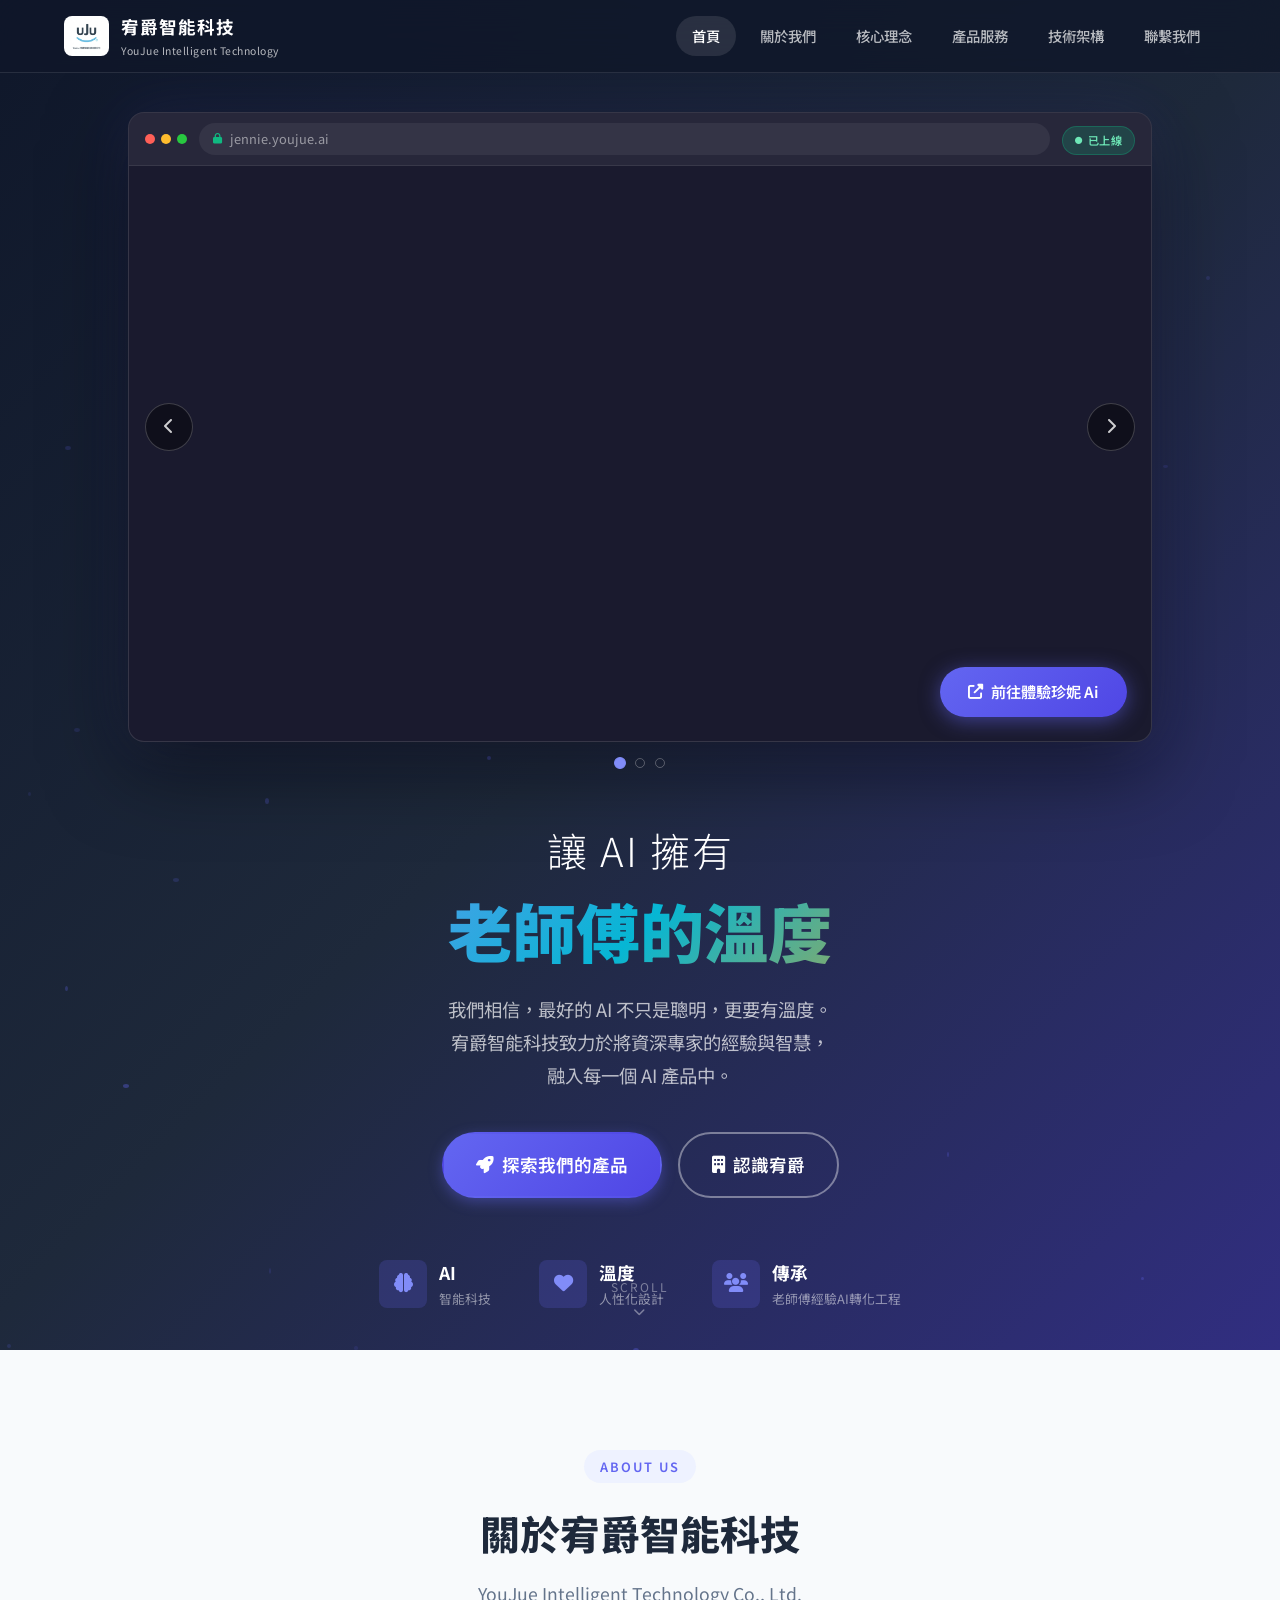
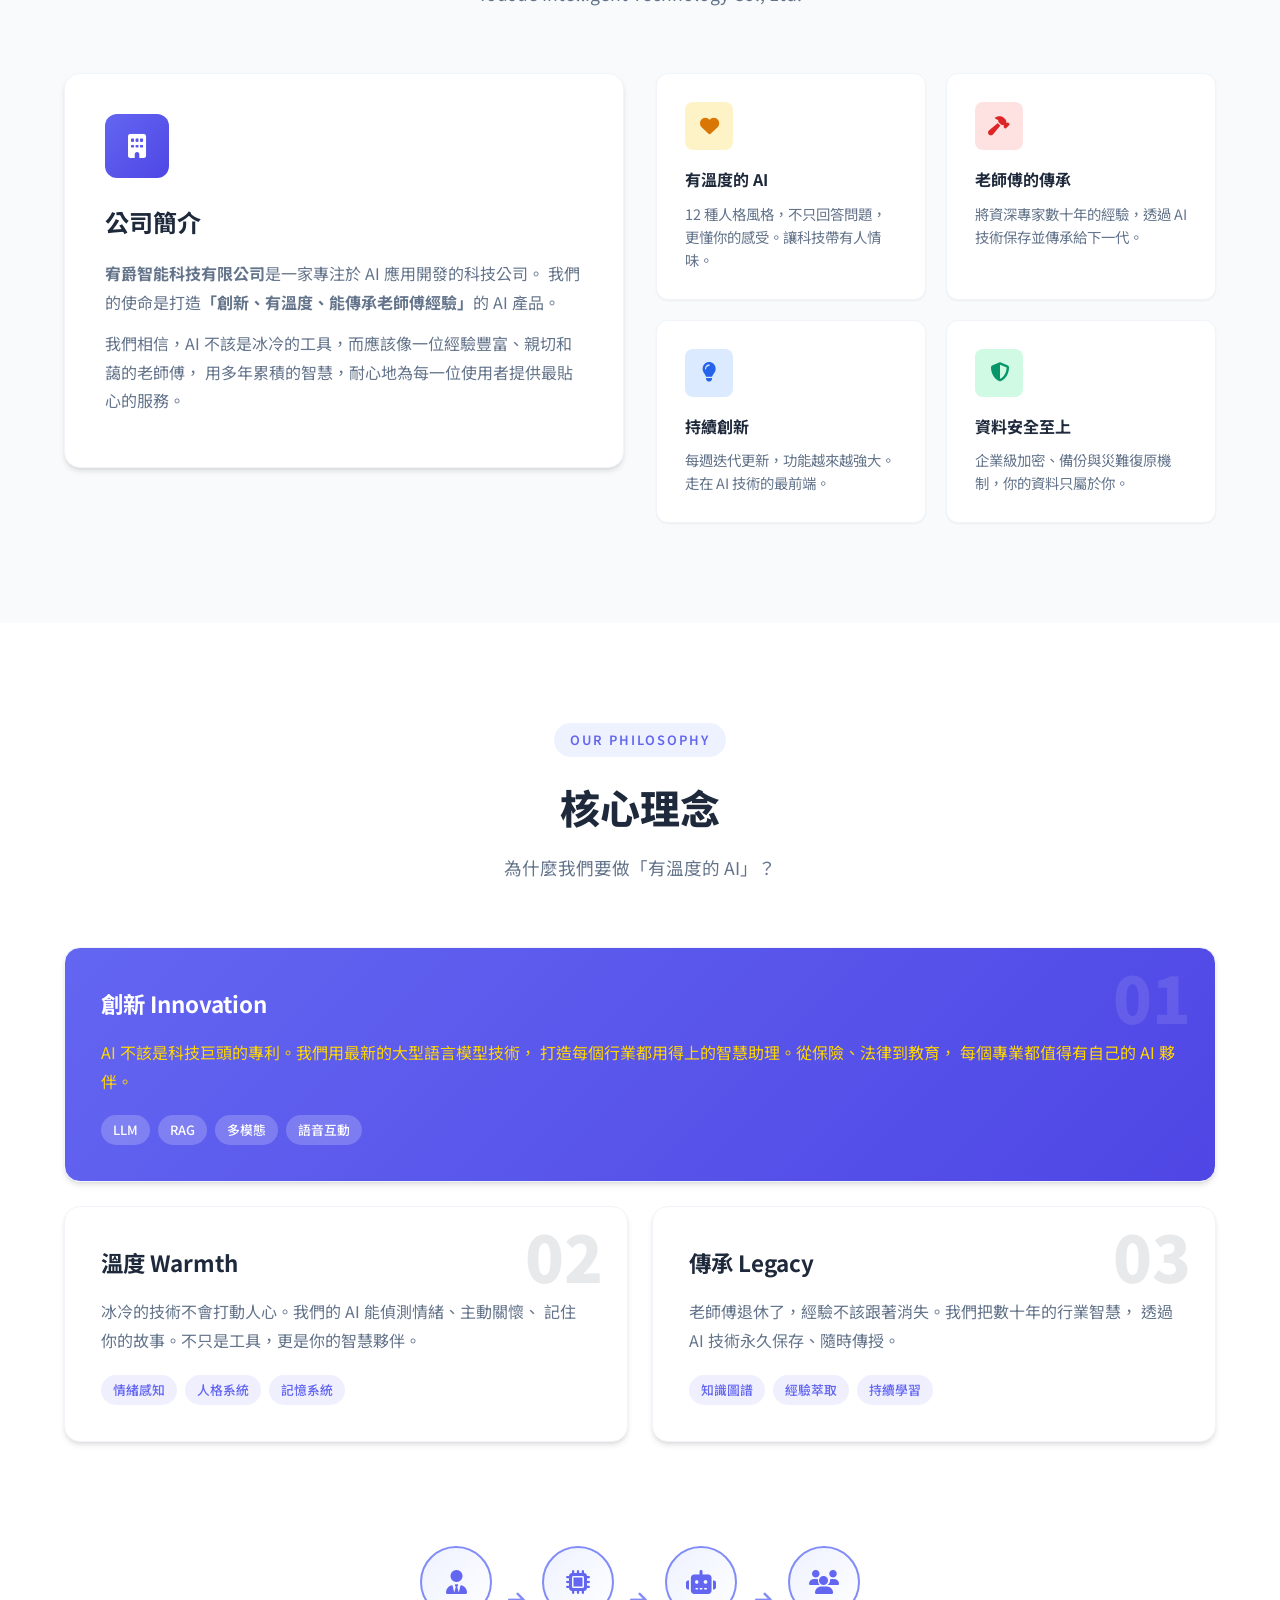
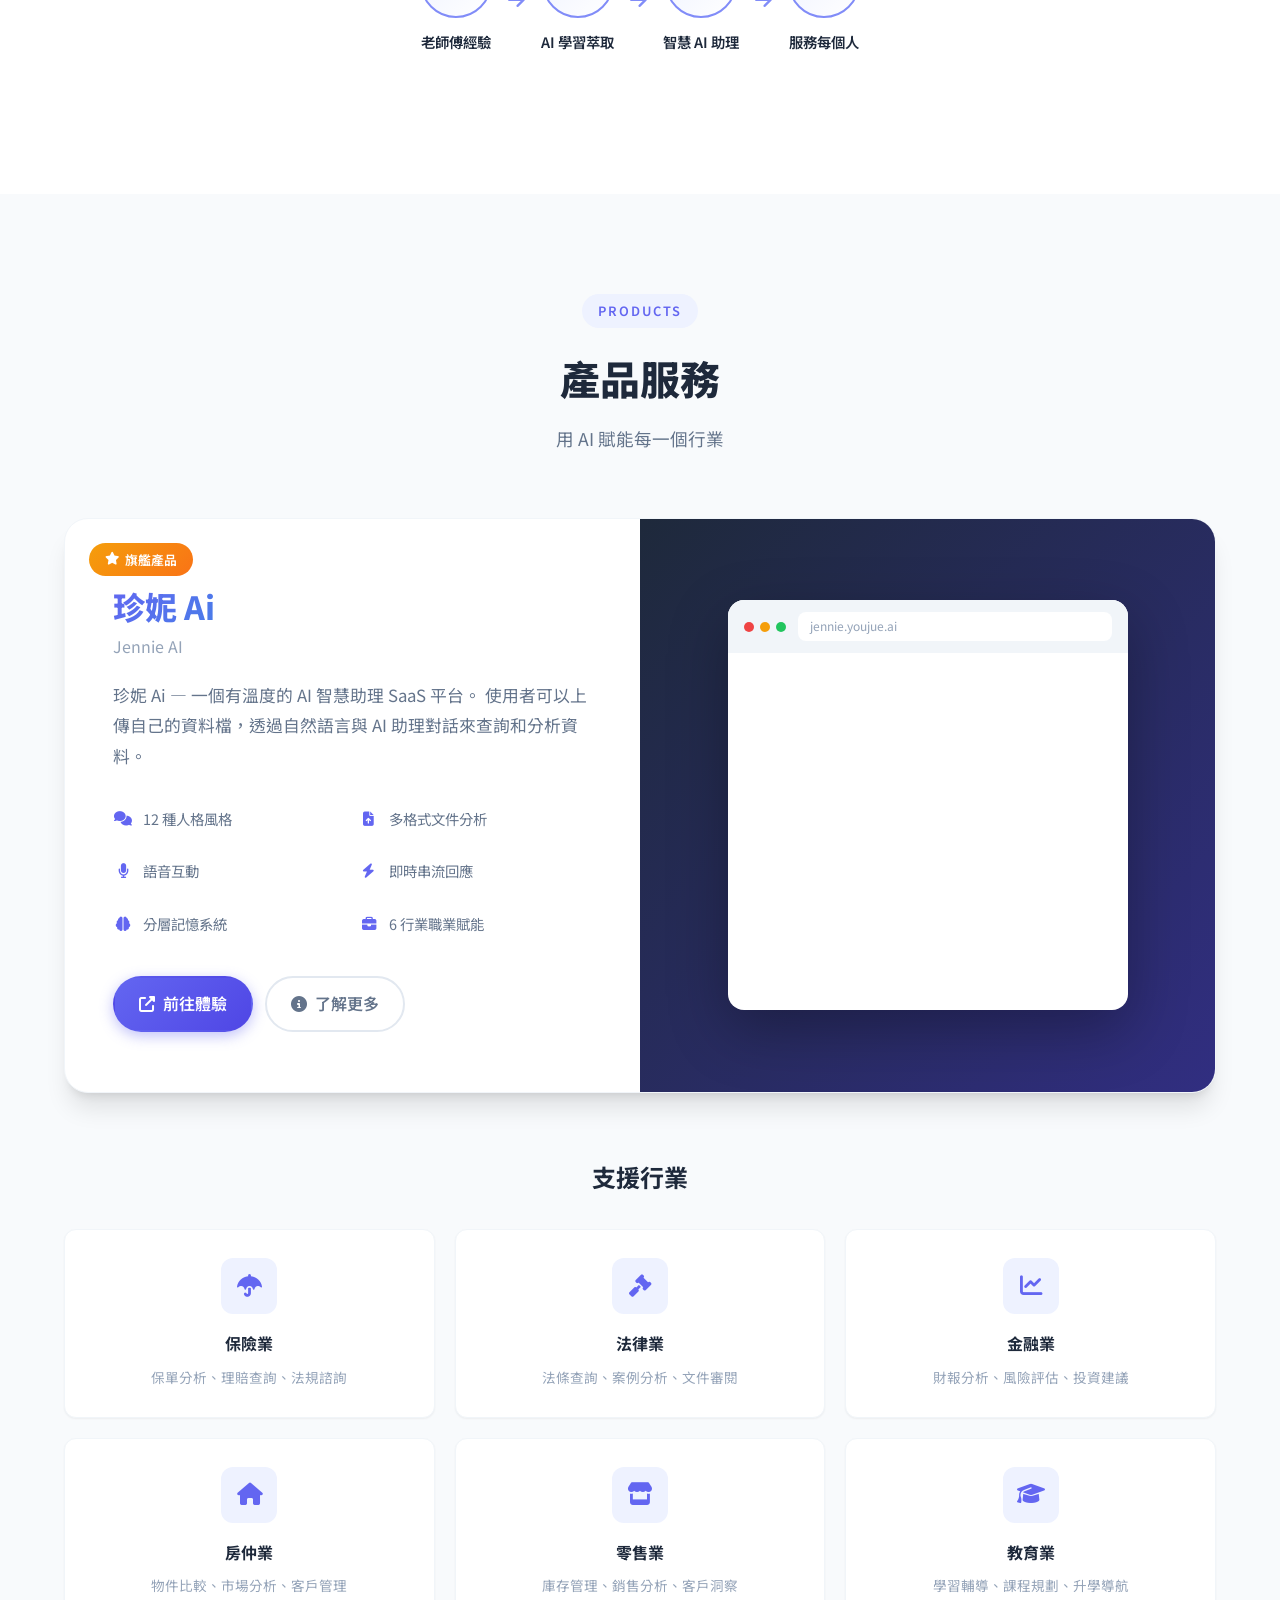
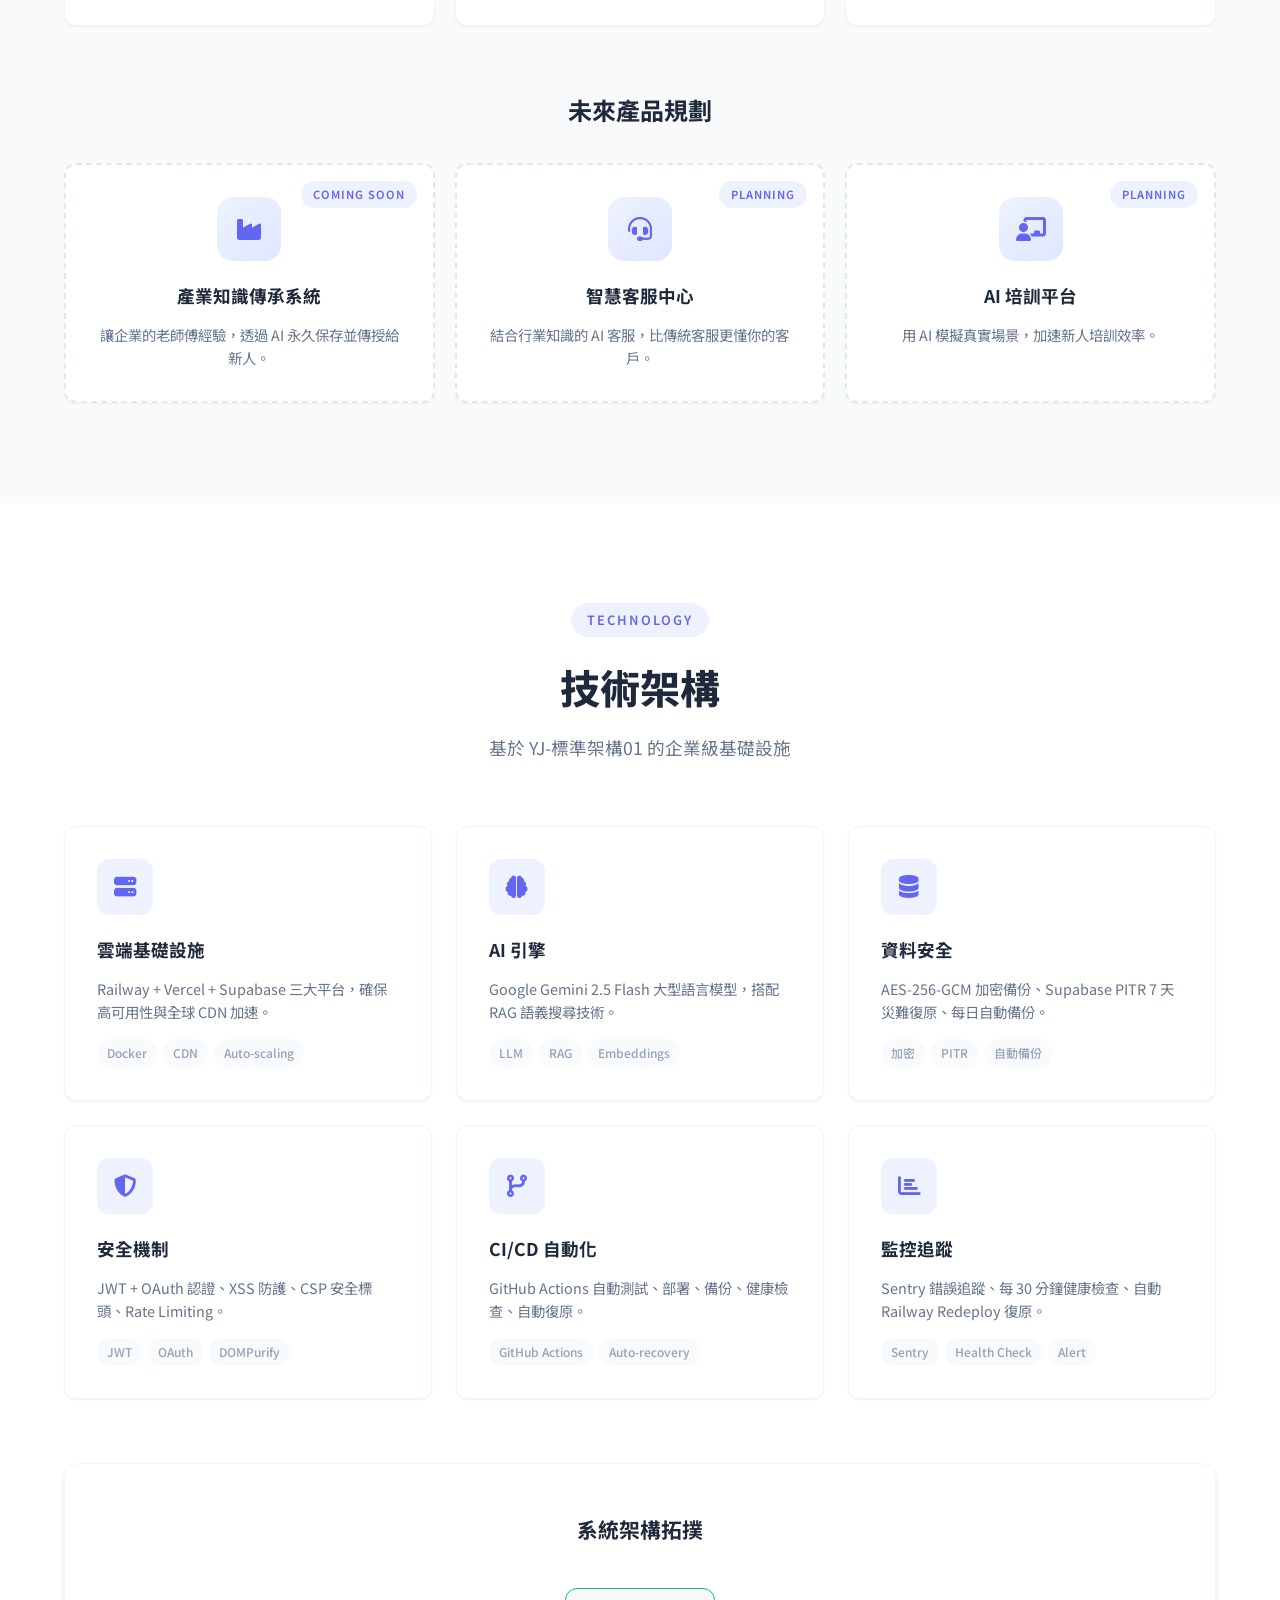
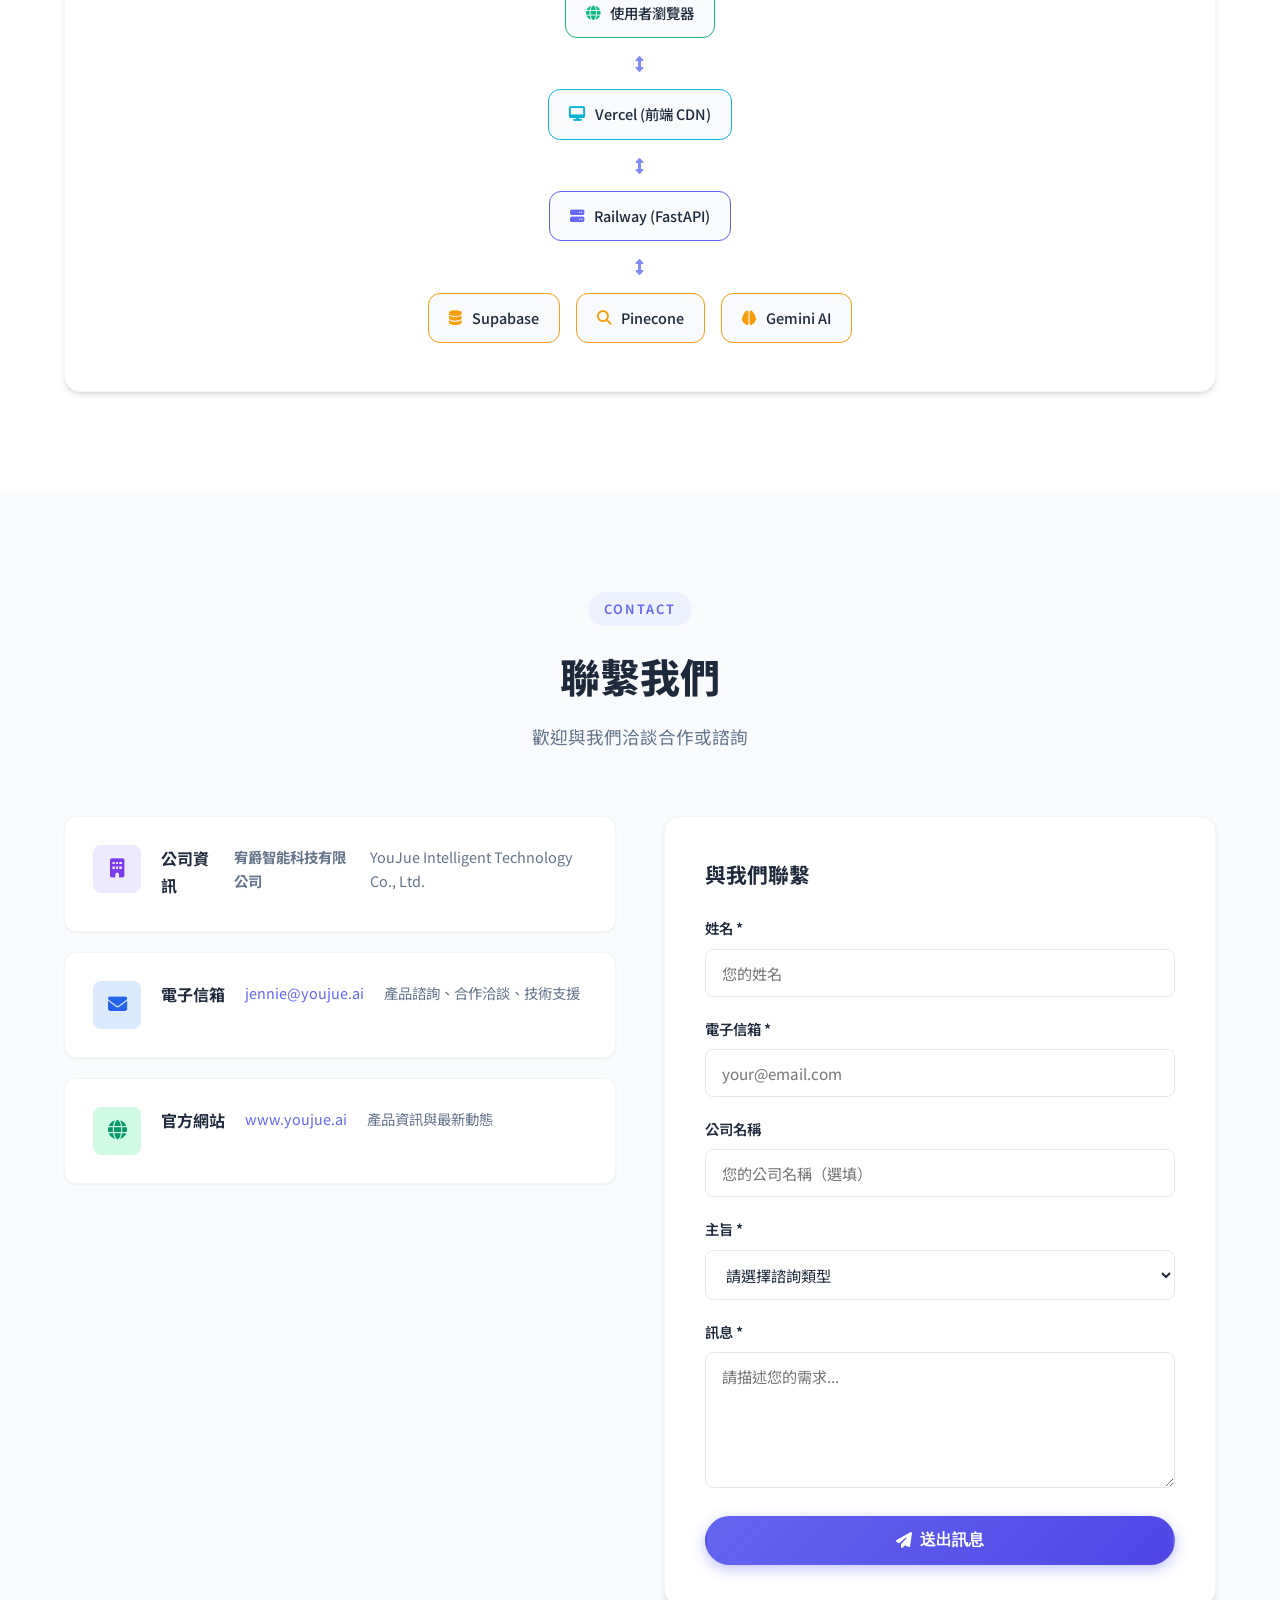
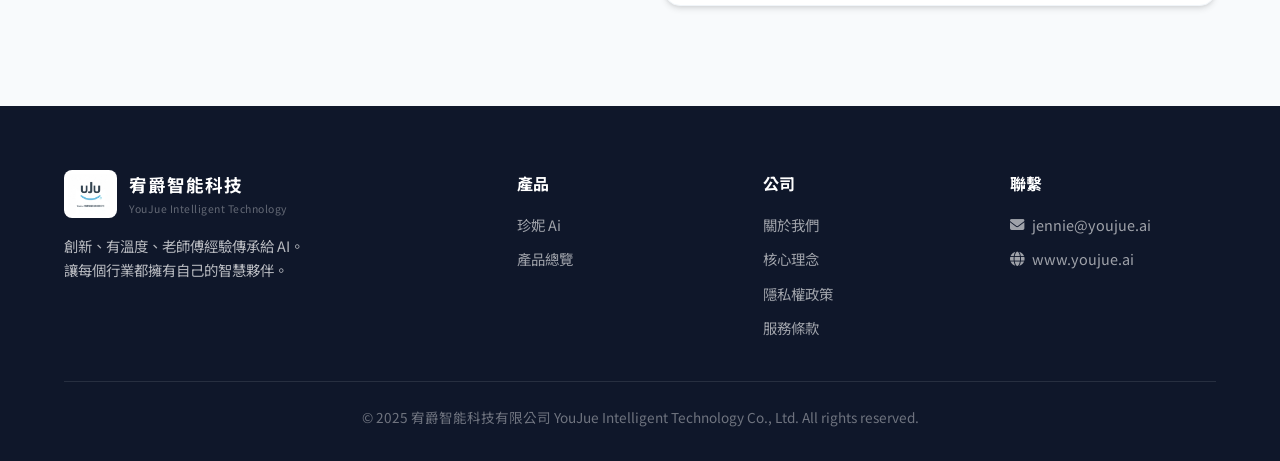
==== commit c885b0bc: "feat: 加入 apple-touch-icon，手機加到主畫面顯示公司 LOGO 所有頁面加入 link rel=apple-touch-icon 與 favicon 指向 YJLOGO.png，" ====
--- a/frontend/index.html
+++ b/frontend/index.html
@@ -6,6 +6,11 @@
     <meta name="description" content="宥爵智能科技 YouJue Intelligent Technology — 創新、有溫度、老師傅經驗傳承給AI的科技開發公司">
     <meta name="keywords" content="宥爵智能科技, YouJue, AI, 人工智慧, 珍妮AI, Jennie AI, SaaS">
     <meta name="author" content="宥爵智能科技有限公司">
+
+    <!-- Favicon & Apple Touch Icon -->
+    <link rel="icon" type="image/png" href="YJLOGO.png">
+    <link rel="apple-touch-icon" href="YJLOGO.png">
+    <meta name="apple-mobile-web-app-title" content="宥爵智能科技">
 
     <!-- Open Graph -->
     <meta property="og:title" content="宥爵智能科技 — 讓AI有溫度">
--- a/frontend/css/styles.css
+++ b/frontend/css/styles.css
@@ -310,7 +310,16 @@
     z-index: 2;
     text-align: center;
     padding: 40px 24px;
+    width: 100%;
+}
+
+.hero-title,
+.hero-subtitle,
+.hero-actions,
+.hero-stats {
     max-width: 900px;
+    margin-left: auto;
+    margin-right: auto;
 }
 
 .hero-badge {
@@ -543,15 +552,14 @@
 }
 
 .carousel-slide.active {
-    position: relative;
     opacity: 1;
     pointer-events: auto;
 }
 
 /* iframe slide */
 .slide-iframe-wrap {
-    width: 100%;
-    height: 100%;
+    position: absolute;
+    inset: 0;
     overflow: hidden;
 }
 
@@ -589,8 +597,8 @@
 
 /* Placeholder slides (coming soon) */
 .slide-placeholder {
-    width: 100%;
-    height: 100%;
+    position: absolute;
+    inset: 0;
     display: flex;
     flex-direction: column;
     align-items: center;
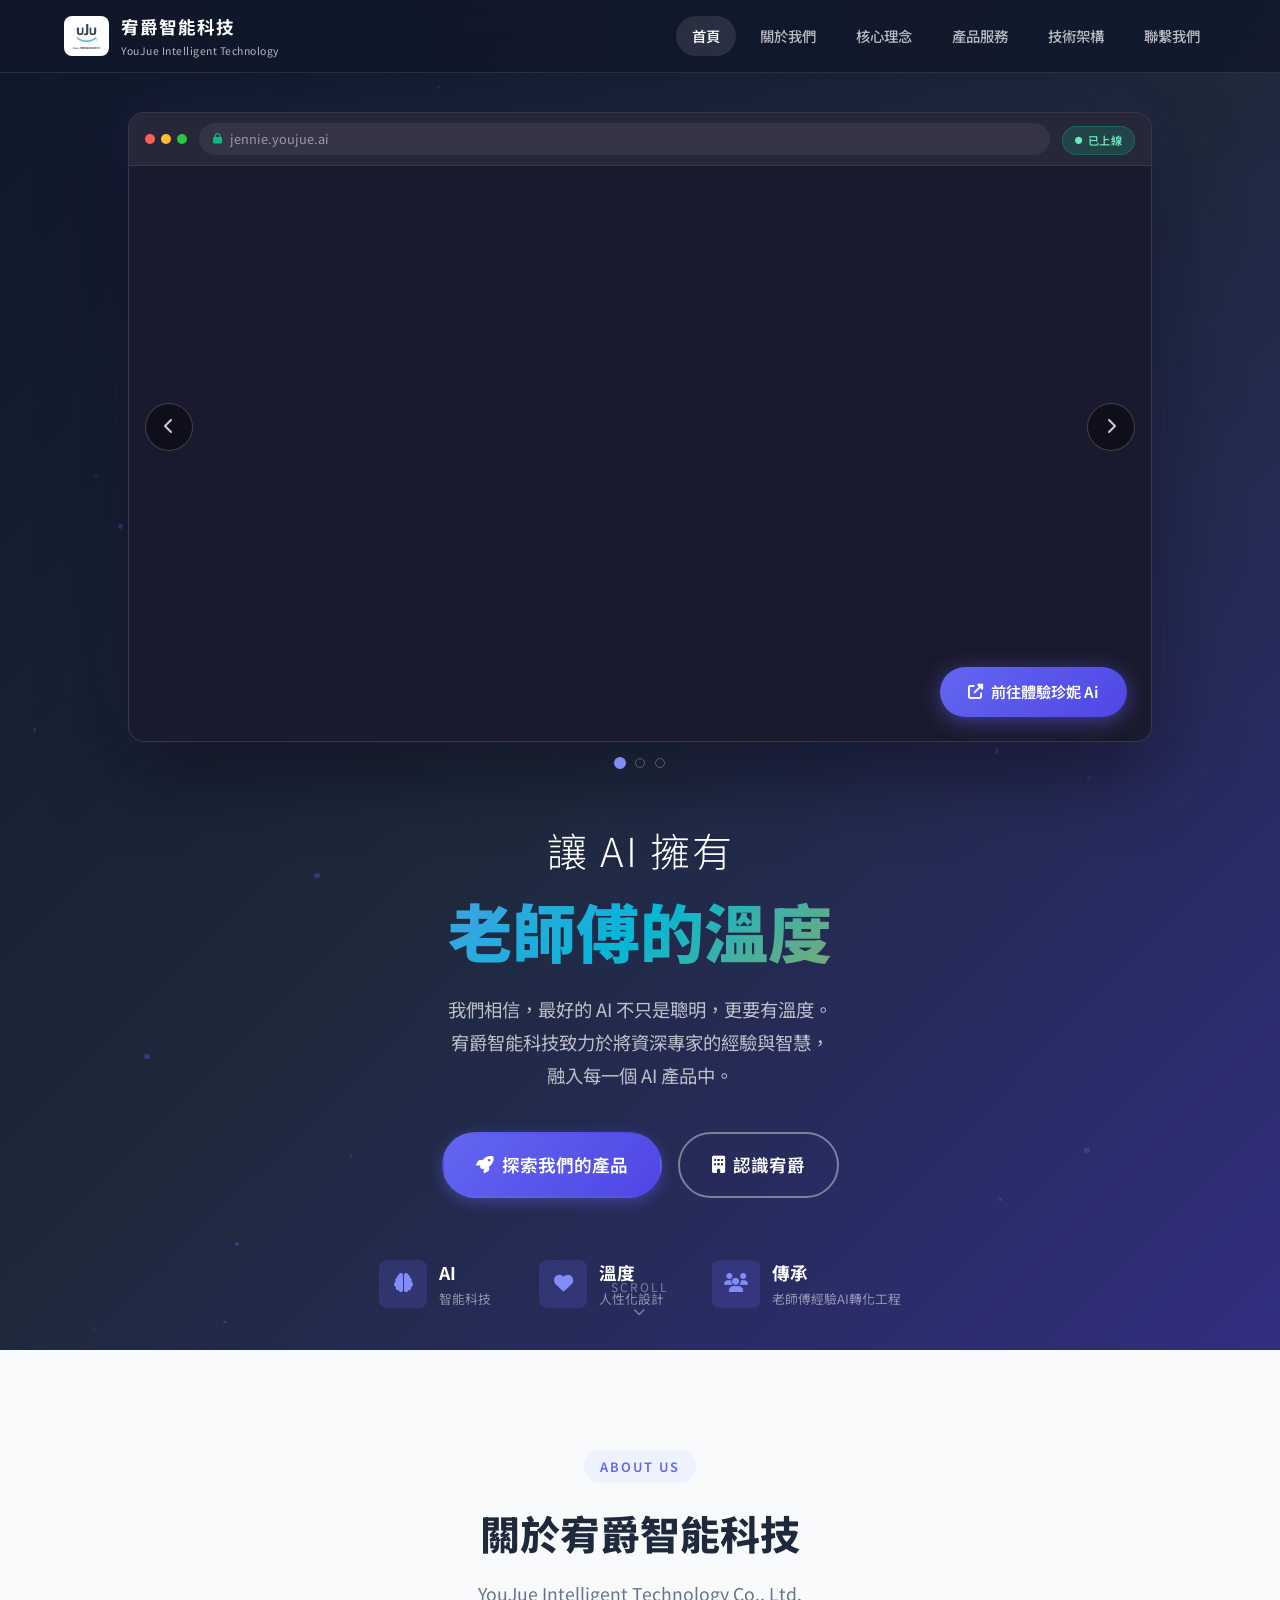
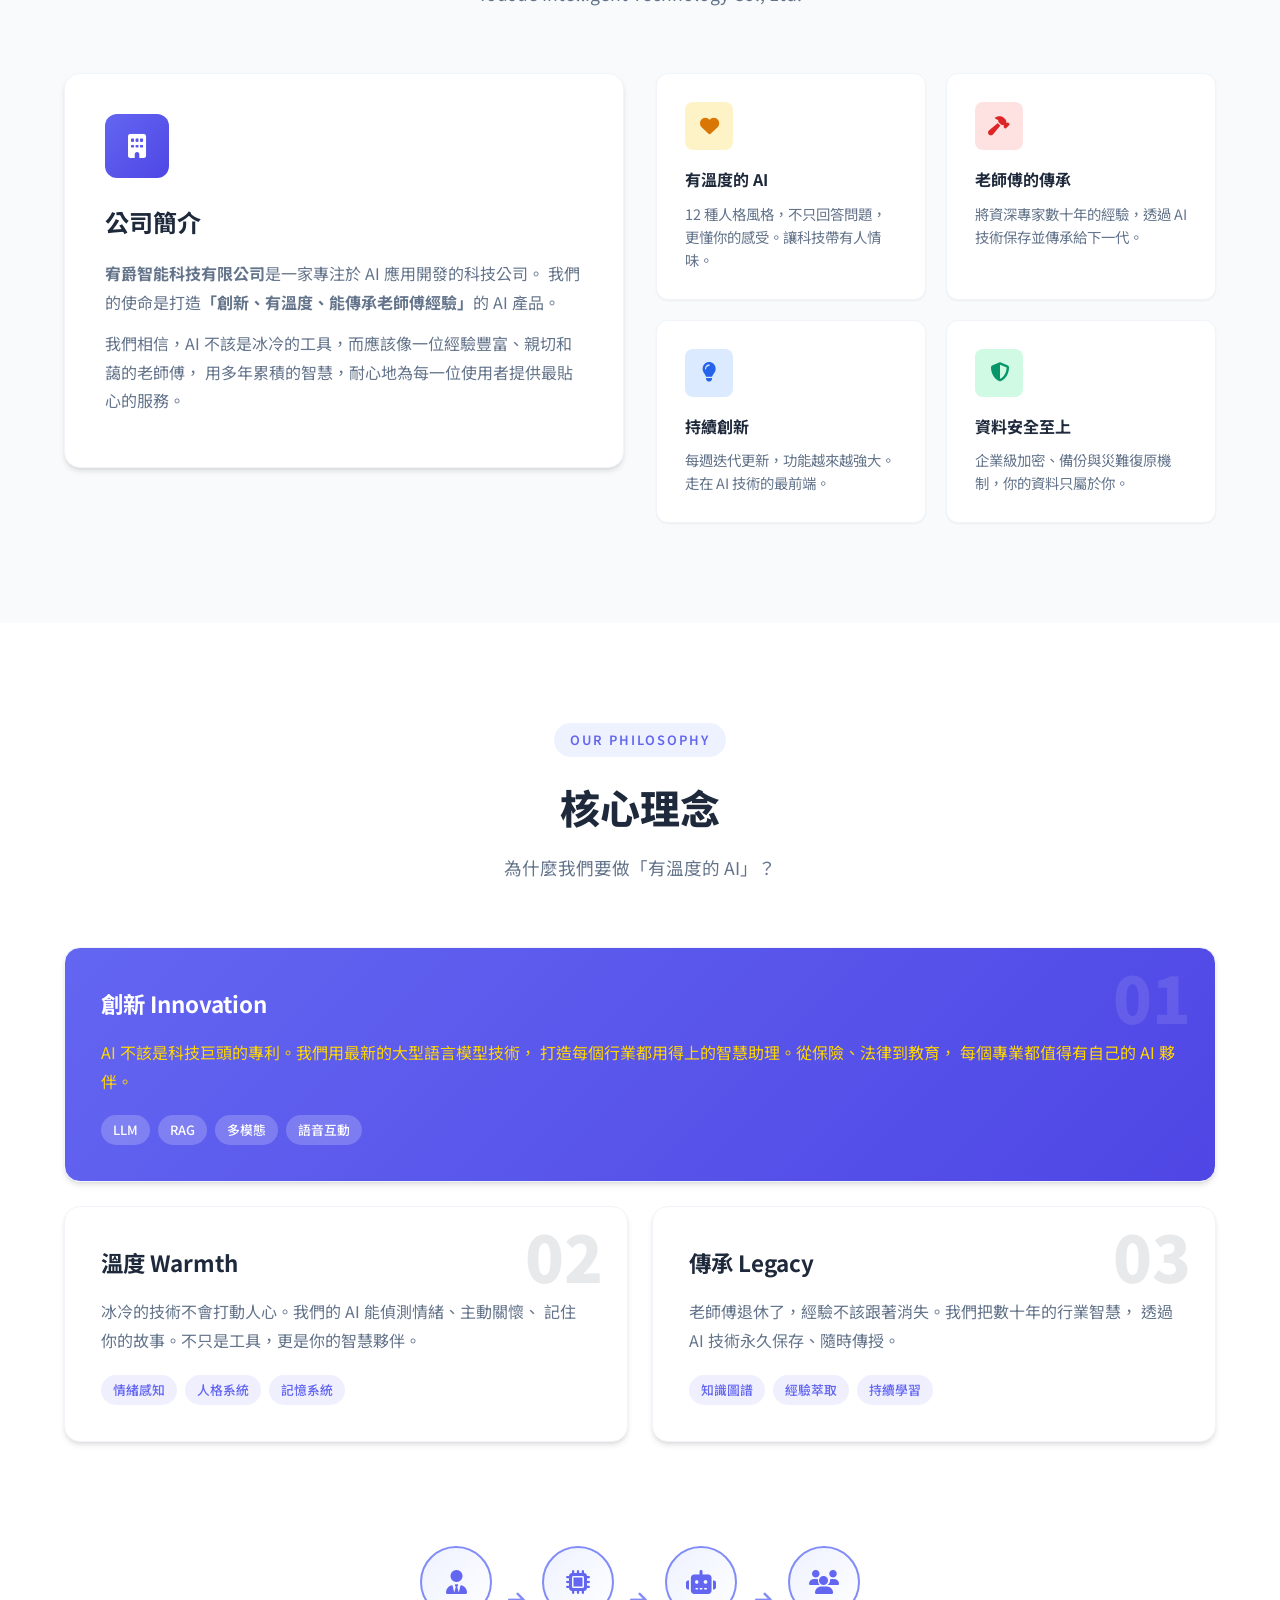
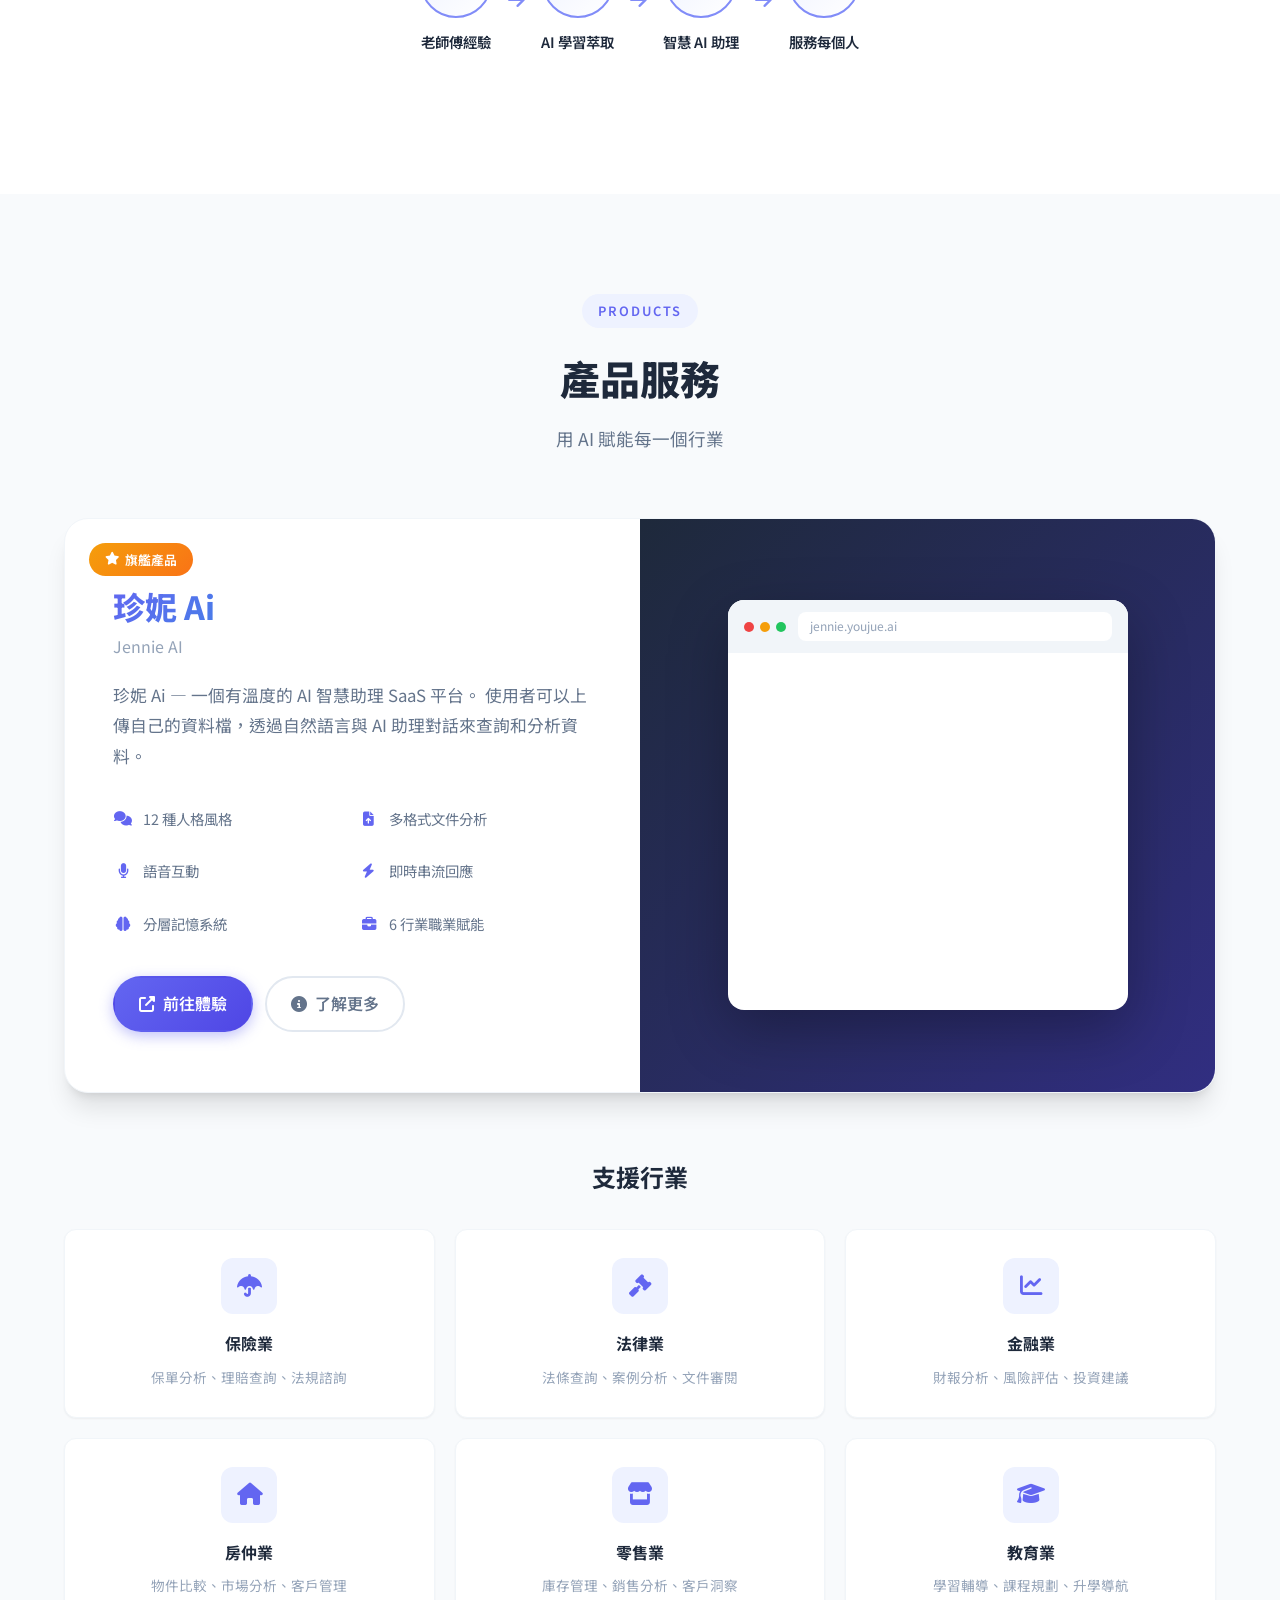
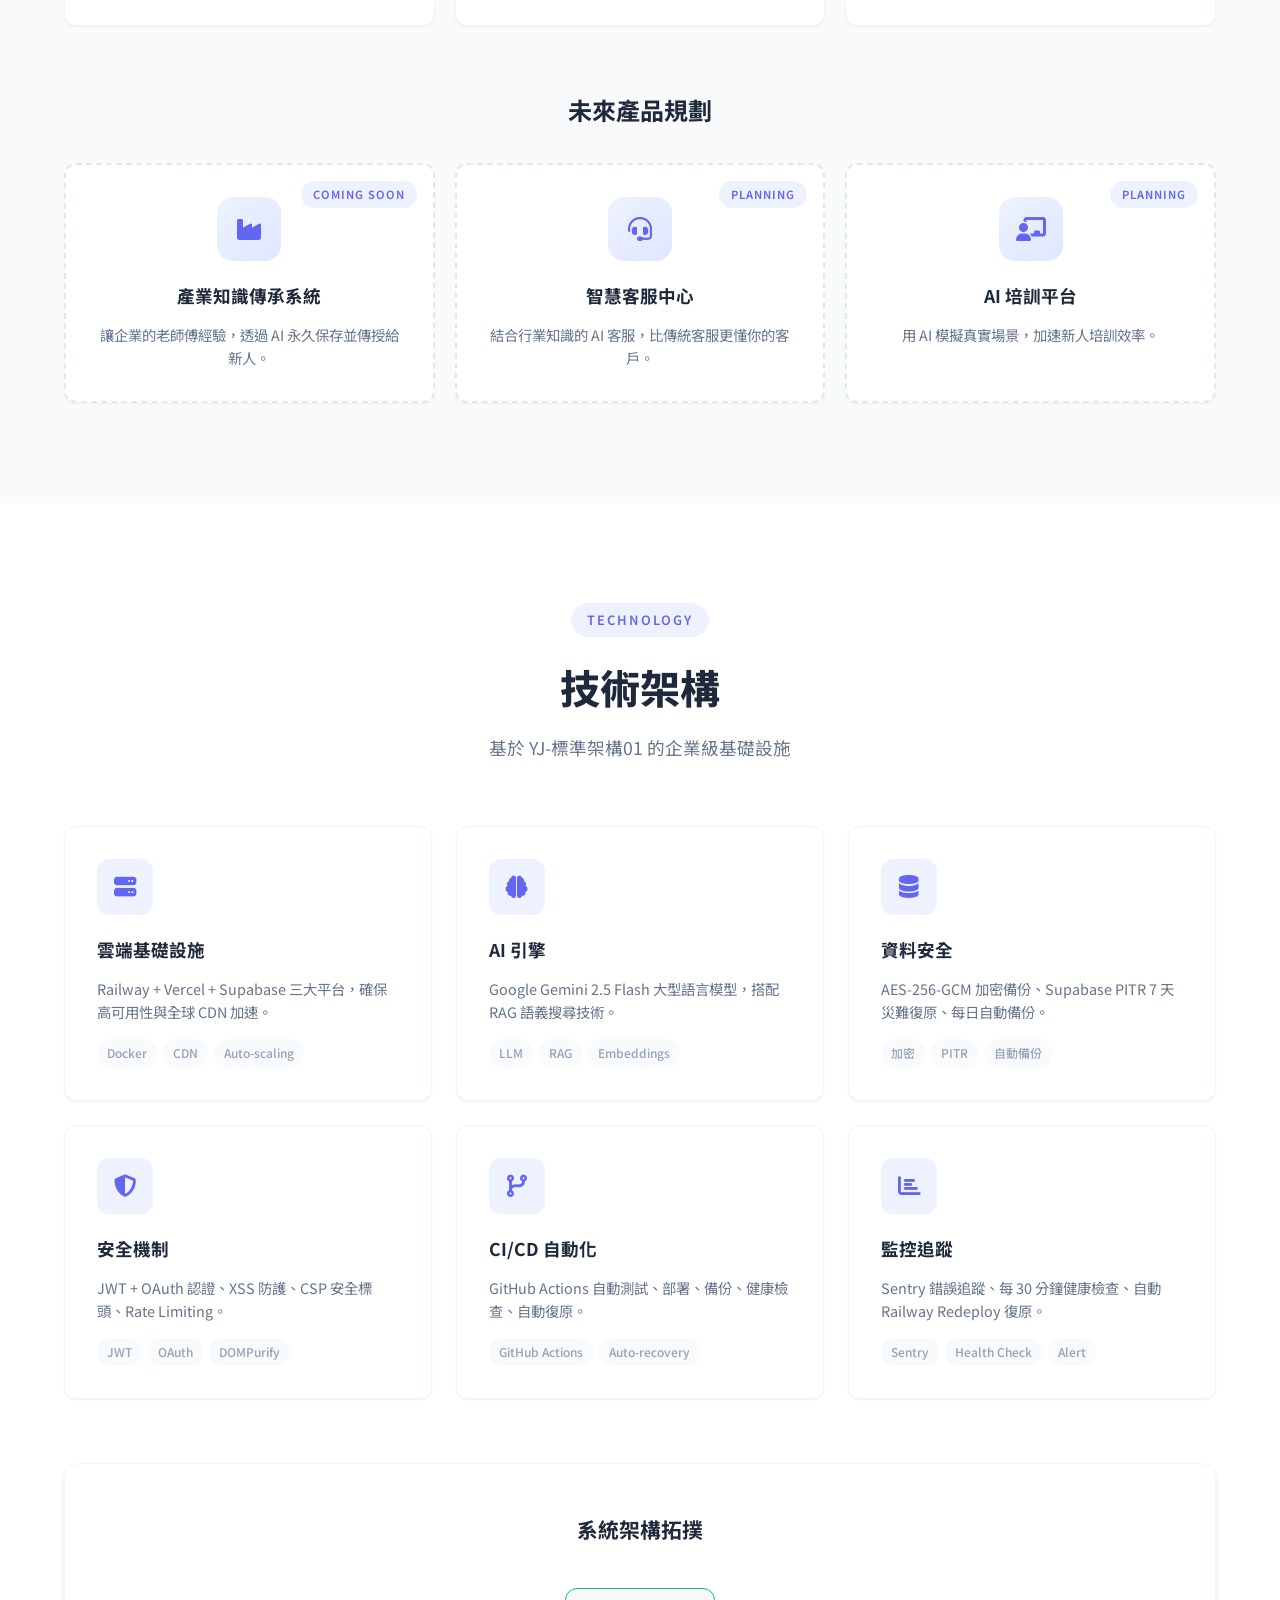
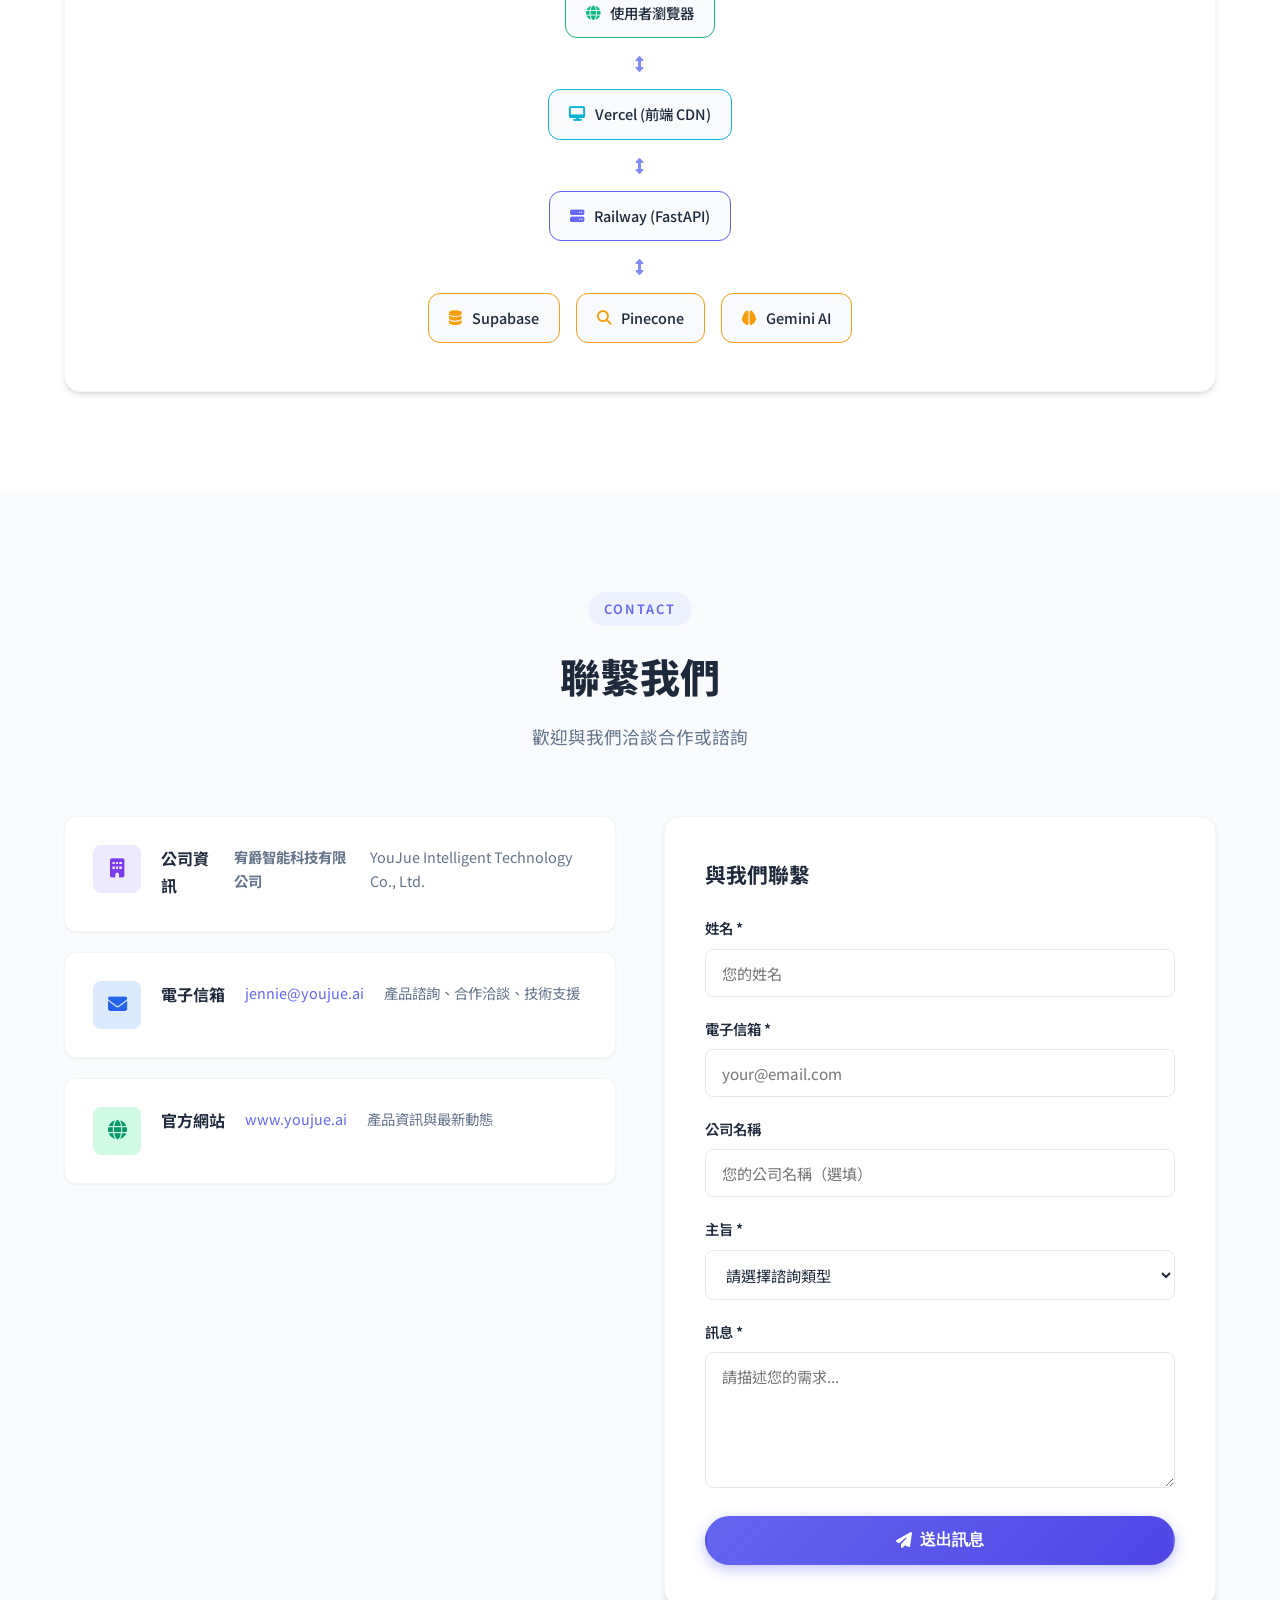
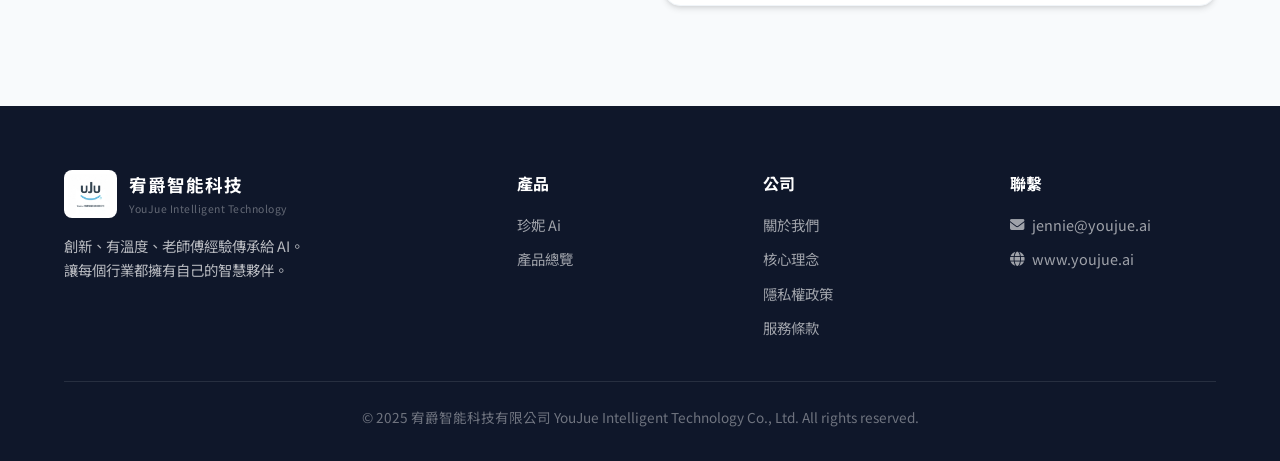
==== commit 2ee99841: "feat: 產業知識傳承系統 slide 新增四張產品範例卡片 在「敬請期待」下方加入四個產品範例： - 物流業：自動排車派車AI系統 - 食品業：品保稽核AI系統 - 倉儲業：貨品管理上下游整合AI" ====
--- a/frontend/index.html
+++ b/frontend/index.html
@@ -99,6 +99,25 @@
                                 <p class="placeholder-subtitle">老師傅經驗，AI 永久傳承</p>
                                 <p class="placeholder-desc">企業知識萃取 · 經驗數位化 · 新人即戰力培訓 · 智慧問答</p>
                                 <span class="placeholder-badge"><i class="fas fa-bell"></i> 敬請期待</span>
+                                <!-- 產品範例卡片 -->
+                                <div class="placeholder-examples">
+                                    <div class="example-card">
+                                        <i class="fas fa-truck"></i>
+                                        <span>物流業<br>自動排車派車AI系統</span>
+                                    </div>
+                                    <div class="example-card">
+                                        <i class="fas fa-clipboard-check"></i>
+                                        <span>食品業<br>品保稽核AI系統</span>
+                                    </div>
+                                    <div class="example-card">
+                                        <i class="fas fa-boxes"></i>
+                                        <span>倉儲業<br>貨品管理上下游整合AI系統</span>
+                                    </div>
+                                    <div class="example-card">
+                                        <i class="fas fa-map-marked-alt"></i>
+                                        <span>倉儲業<br>儲物空間定位AI-AR系統</span>
+                                    </div>
+                                </div>
                             </div>
                         </div>
                         <!-- Slide 3: 智慧客服中心 (placeholder) -->
--- a/frontend/css/styles.css
+++ b/frontend/css/styles.css
@@ -605,7 +605,8 @@
     justify-content: center;
     background: linear-gradient(135deg, #1a1a2e 0%, #16213e 50%, #0f3460 100%);
     text-align: center;
-    padding: 40px;
+    padding: 24px 40px;
+    overflow-y: auto;
 }
 
 .placeholder-icon {
@@ -653,6 +654,36 @@
     color: rgba(255, 255, 255, 0.5);
     font-size: 0.9rem;
     font-weight: 600;
+}
+
+/* Placeholder Example Cards */
+.placeholder-examples {
+    display: flex;
+    gap: 12px;
+    flex-wrap: wrap;
+    justify-content: center;
+    margin-top: 24px;
+    max-width: 700px;
+}
+
+.example-card {
+    display: flex;
+    align-items: center;
+    gap: 8px;
+    padding: 8px 16px;
+    background: rgba(99, 102, 241, 0.12);
+    border: 1px solid rgba(99, 102, 241, 0.25);
+    border-radius: var(--radius-sm);
+    color: rgba(255, 255, 255, 0.75);
+    font-size: 0.75rem;
+    line-height: 1.4;
+    white-space: nowrap;
+}
+
+.example-card i {
+    font-size: 0.9rem;
+    color: var(--primary-light);
+    flex-shrink: 0;
 }
 
 /* Carousel Controls */
@@ -1718,16 +1749,23 @@
     .hero-title-highlight { font-size: 2.5rem; }
     .hero-subtitle { font-size: 1rem; }
     .hero-subtitle br { display: none; }
-    .hero-stats { flex-direction: column; gap: 20px; align-items: center; }
+    .hero-stats { flex-direction: column; gap: 20px; align-items: flex-start; width: fit-content; margin-left: auto; margin-right: auto; }
     .hero-actions { flex-direction: column; align-items: center; }
-
-    .hero-carousel { width: 92vw; }
+    .hero-scroll { display: none; }
+
+    .hero-carousel { width: 100%; }
     .carousel-arrow { width: 36px; height: 36px; font-size: 0.8rem; }
     .carousel-prev { left: 8px; }
     .carousel-next { right: 8px; }
     .slide-overlay-btn { bottom: 12px; right: 12px; padding: 8px 18px; font-size: 0.8rem; }
     .placeholder-title { font-size: 1.5rem; }
     .placeholder-icon { width: 56px; height: 56px; font-size: 1.4rem; }
+    .placeholder-icon { margin-bottom: 12px; }
+    .placeholder-subtitle { margin-bottom: 6px; }
+    .placeholder-desc { margin-bottom: 16px; }
+    .placeholder-examples { gap: 8px; margin-top: 16px; }
+    .example-card { font-size: 0.65rem; padding: 6px 10px; gap: 6px; }
+    .example-card i { font-size: 0.75rem; }
 
     .section { padding: 64px 0; }
     .section-title { font-size: 2rem; }
@@ -1739,7 +1777,7 @@
     .philosophy-flow { flex-direction: column; }
     .flow-arrow { transform: rotate(90deg); }
 
-    .product-featured-info { padding: 32px 24px; }
+    .product-featured-info { padding: 56px 24px 32px; }
     .product-features { grid-template-columns: 1fr; }
     .product-featured-actions { flex-direction: column; }
     .product-featured-visual { padding: 24px; }
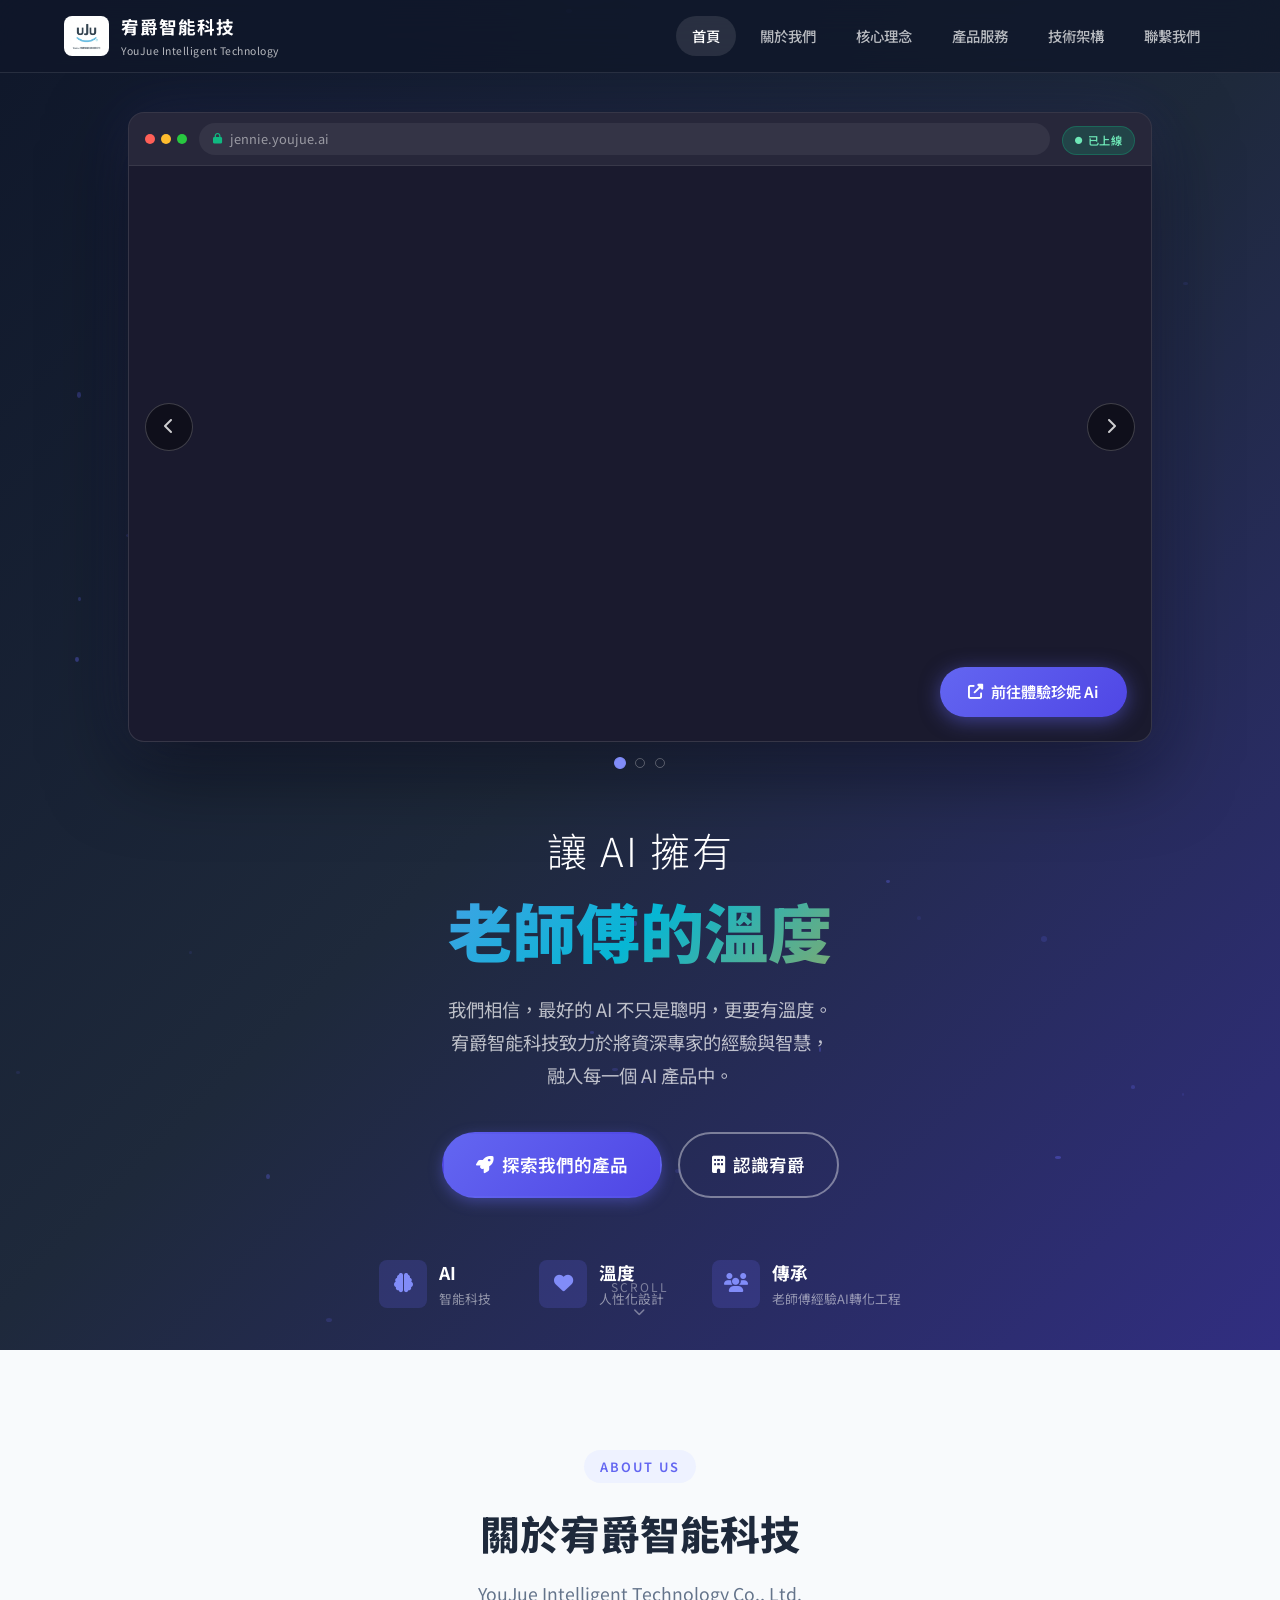
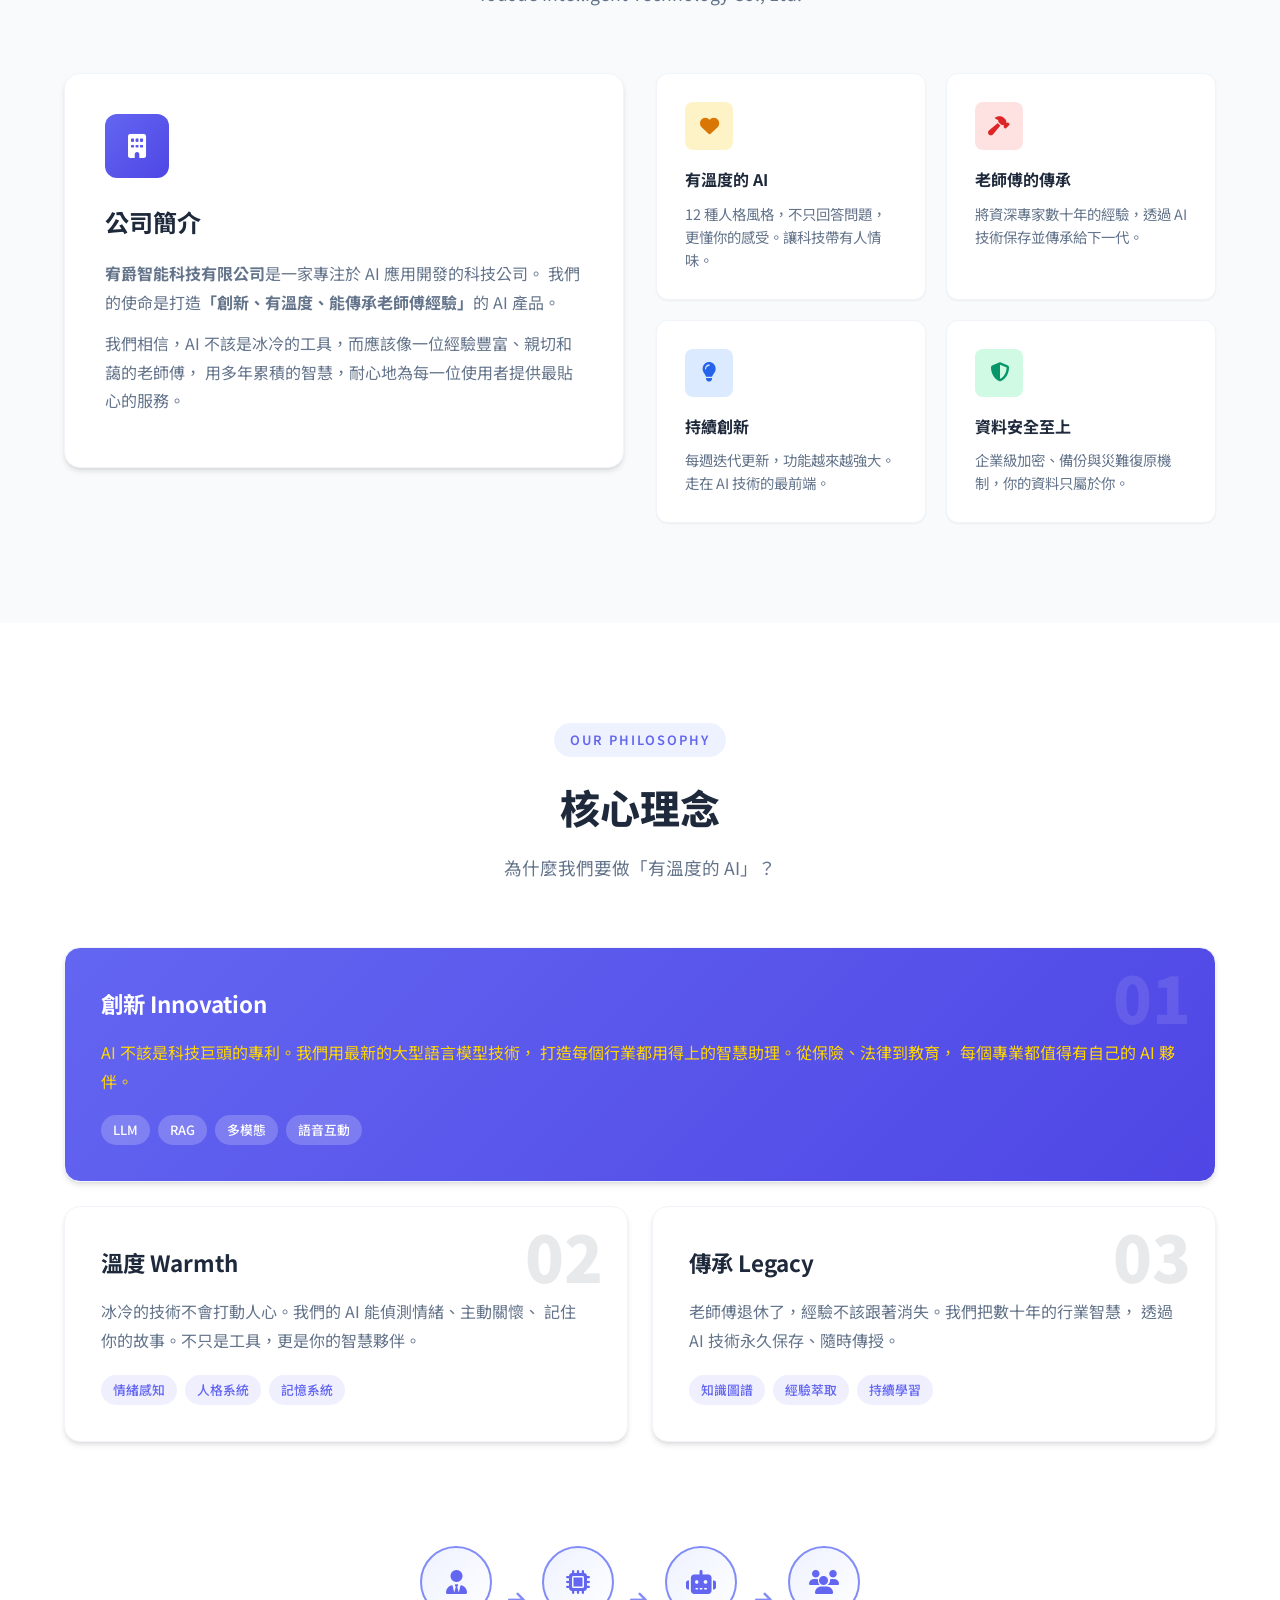
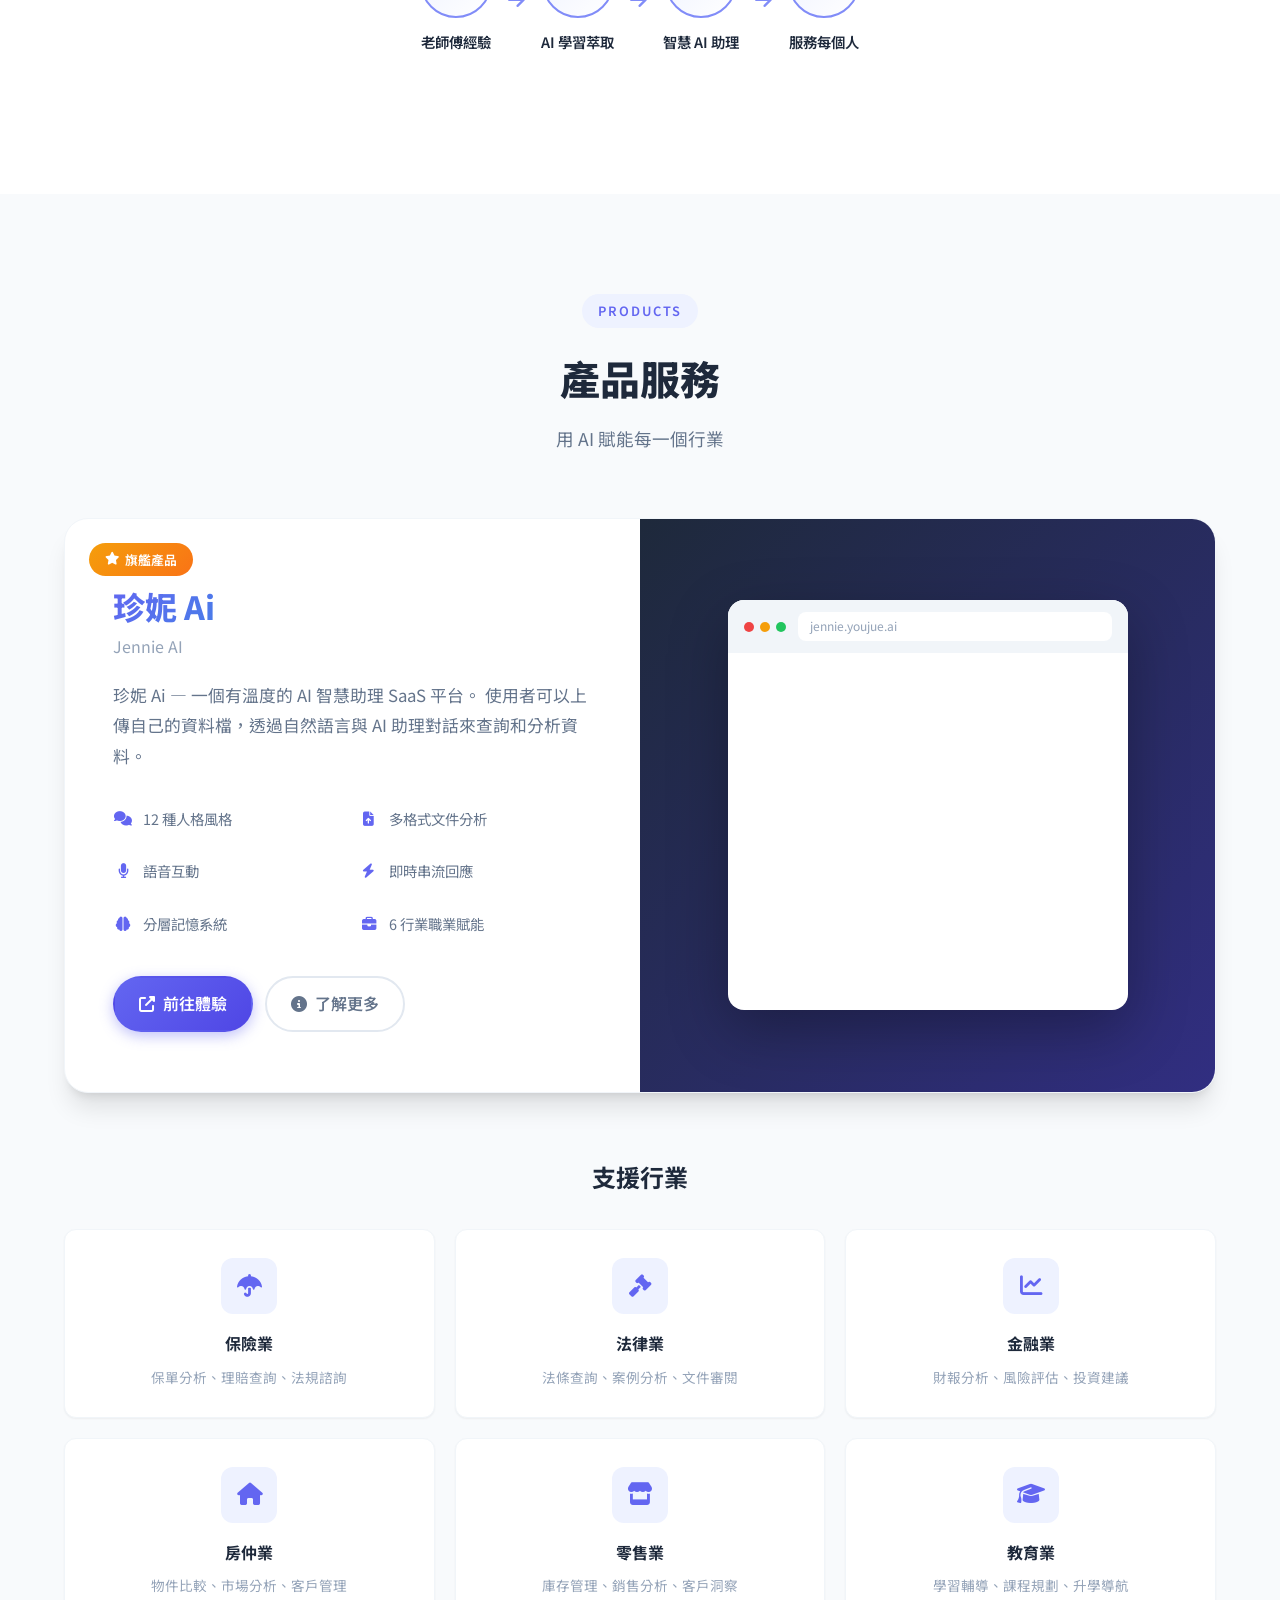
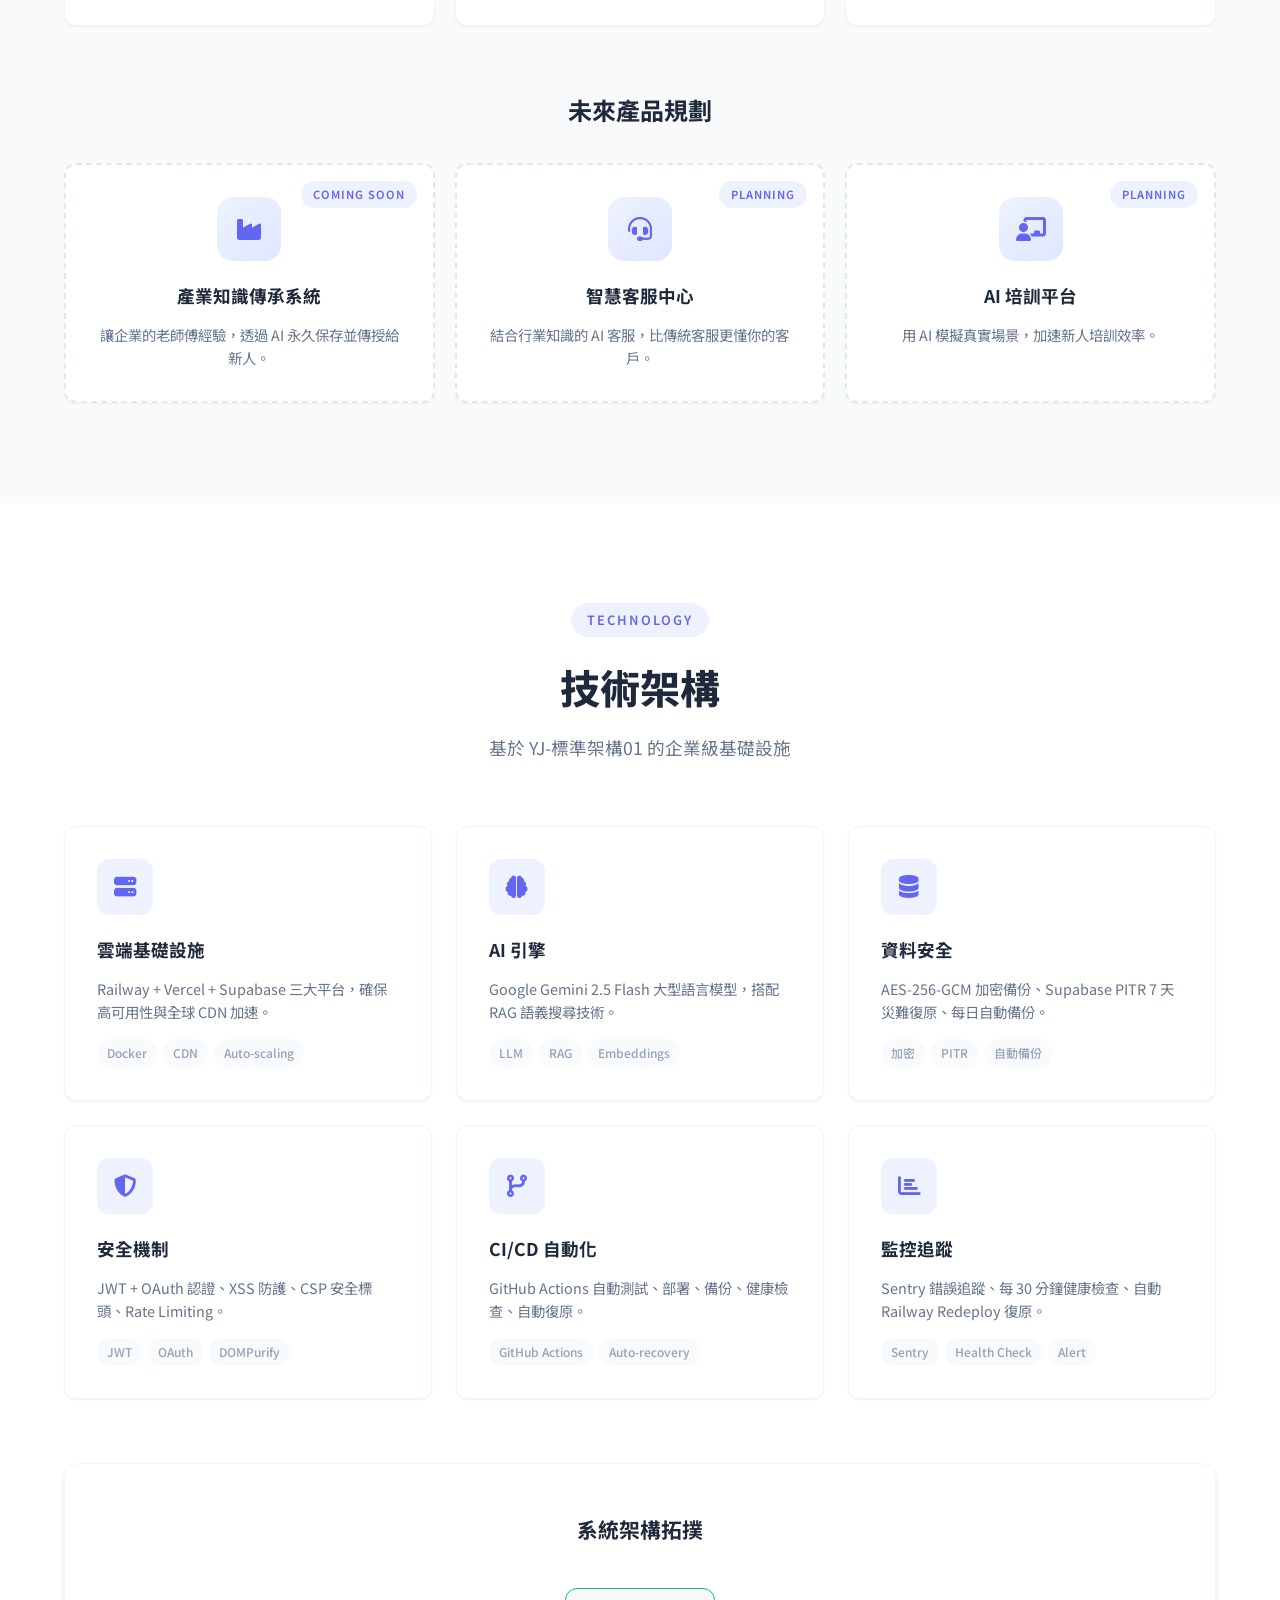
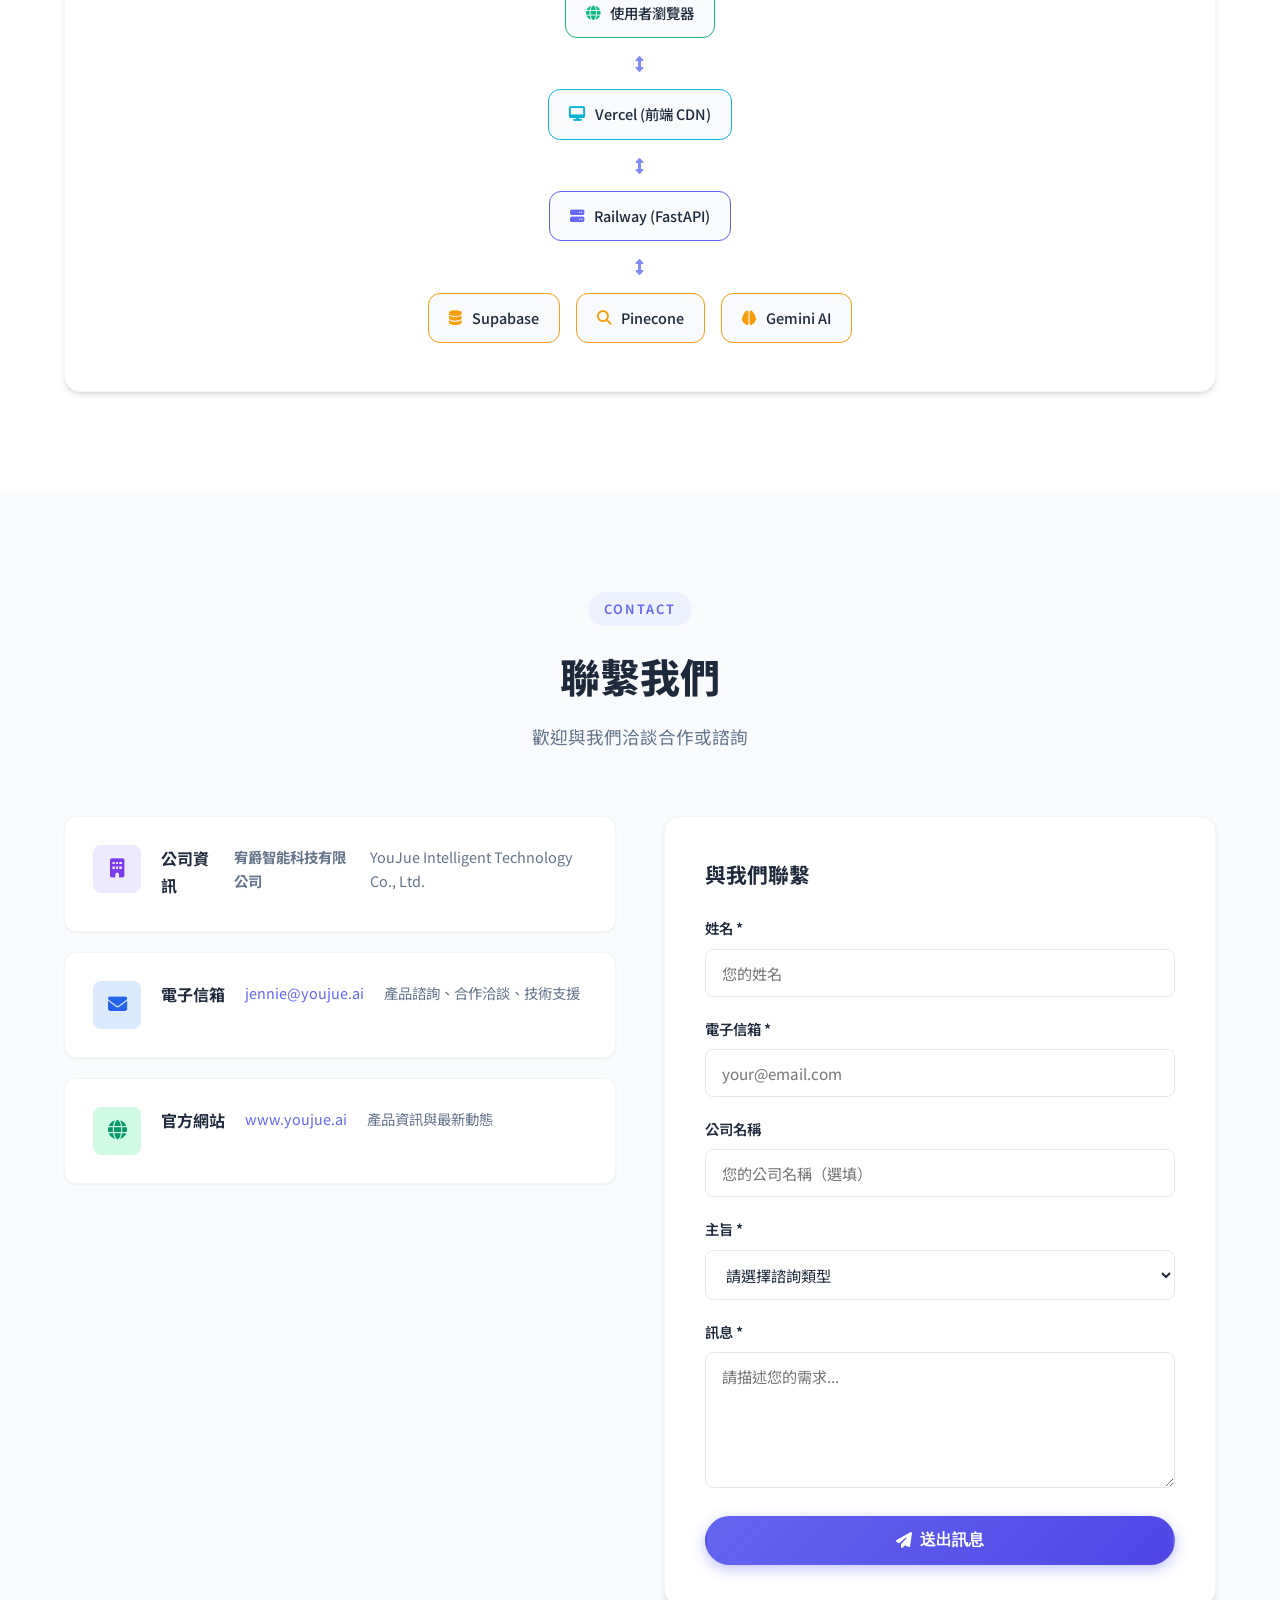
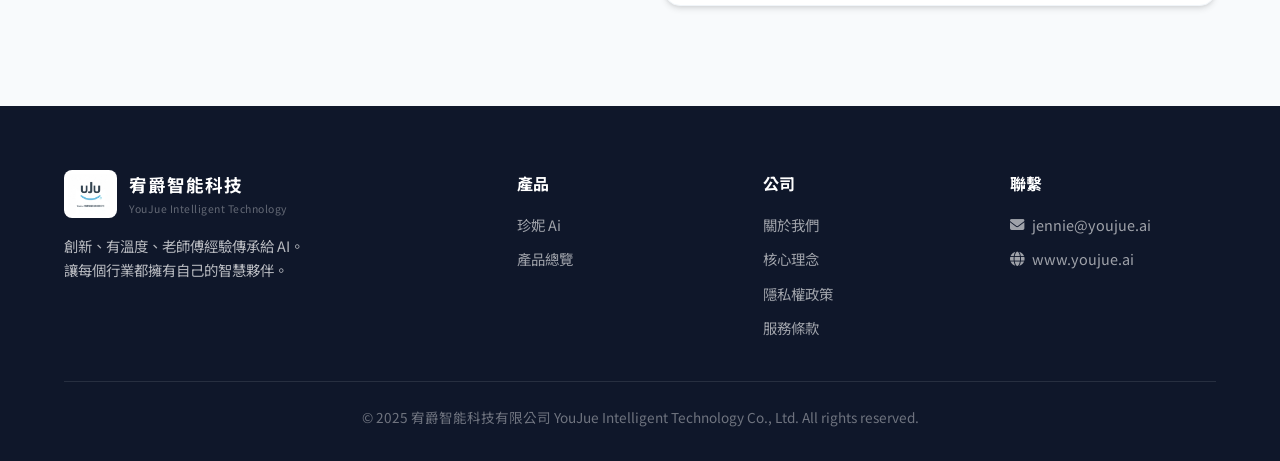
==== commit b7e7abf3: "feat: 產業知識傳承系統 slide 改版 — 刪除敬請期待、2x2 彩色卡片、客製說明 1. 刪除「敬請期待」badge 2. 四張產品卡片改為 2x2 grid 排版，各自不同漸層色：    " ====
--- a/frontend/index.html
+++ b/frontend/index.html
@@ -98,26 +98,26 @@
                                 <h3 class="placeholder-title">產業知識傳承系統</h3>
                                 <p class="placeholder-subtitle">老師傅經驗，AI 永久傳承</p>
                                 <p class="placeholder-desc">企業知識萃取 · 經驗數位化 · 新人即戰力培訓 · 智慧問答</p>
-                                <span class="placeholder-badge"><i class="fas fa-bell"></i> 敬請期待</span>
                                 <!-- 產品範例卡片 -->
                                 <div class="placeholder-examples">
-                                    <div class="example-card">
+                                    <div class="example-card card-logistics">
                                         <i class="fas fa-truck"></i>
                                         <span>物流業<br>自動排車派車AI系統</span>
                                     </div>
-                                    <div class="example-card">
+                                    <div class="example-card card-food">
                                         <i class="fas fa-clipboard-check"></i>
                                         <span>食品業<br>品保稽核AI系統</span>
                                     </div>
-                                    <div class="example-card">
+                                    <div class="example-card card-warehouse">
                                         <i class="fas fa-boxes"></i>
                                         <span>倉儲業<br>貨品管理上下游整合AI系統</span>
                                     </div>
-                                    <div class="example-card">
+                                    <div class="example-card card-ar">
                                         <i class="fas fa-map-marked-alt"></i>
                                         <span>倉儲業<br>儲物空間定位AI-AR系統</span>
                                     </div>
                                 </div>
+                                <p class="placeholder-note">產品 80% 模組架構，20% 需客製，進行<strong>老師傅經驗AI轉化工程</strong><br>詳情請洽客服，我們會與您主動聯繫。</p>
                             </div>
                         </div>
                         <!-- Slide 3: 智慧客服中心 (placeholder) -->
--- a/frontend/css/styles.css
+++ b/frontend/css/styles.css
@@ -658,32 +658,78 @@
 
 /* Placeholder Example Cards */
 .placeholder-examples {
-    display: flex;
+    display: grid;
+    grid-template-columns: 1fr 1fr;
     gap: 12px;
-    flex-wrap: wrap;
-    justify-content: center;
-    margin-top: 24px;
-    max-width: 700px;
+    margin-top: 20px;
+    max-width: 560px;
+    width: 100%;
 }
 
 .example-card {
     display: flex;
     align-items: center;
-    gap: 8px;
-    padding: 8px 16px;
-    background: rgba(99, 102, 241, 0.12);
-    border: 1px solid rgba(99, 102, 241, 0.25);
+    gap: 10px;
+    padding: 12px 18px;
     border-radius: var(--radius-sm);
-    color: rgba(255, 255, 255, 0.75);
-    font-size: 0.75rem;
+    color: #fff;
+    font-size: 0.78rem;
     line-height: 1.4;
-    white-space: nowrap;
+    font-weight: 500;
+    border: 1px solid rgba(255, 255, 255, 0.12);
+    transition: transform 0.2s, box-shadow 0.2s;
+}
+
+.example-card:hover {
+    transform: translateY(-2px);
+    box-shadow: 0 6px 20px rgba(0, 0, 0, 0.3);
 }
 
 .example-card i {
-    font-size: 0.9rem;
-    color: var(--primary-light);
+    font-size: 1.1rem;
     flex-shrink: 0;
+    opacity: 0.9;
+}
+
+/* 物流業 — 藍綠色 */
+.card-logistics {
+    background: linear-gradient(135deg, rgba(6, 182, 212, 0.35), rgba(59, 130, 246, 0.25));
+    border-color: rgba(6, 182, 212, 0.4);
+}
+.card-logistics i { color: #67e8f9; }
+
+/* 食品業 — 翠綠色 */
+.card-food {
+    background: linear-gradient(135deg, rgba(16, 185, 129, 0.35), rgba(52, 211, 153, 0.25));
+    border-color: rgba(16, 185, 129, 0.4);
+}
+.card-food i { color: #6ee7b7; }
+
+/* 倉儲業 — 琥珀色 */
+.card-warehouse {
+    background: linear-gradient(135deg, rgba(245, 158, 11, 0.35), rgba(251, 191, 36, 0.25));
+    border-color: rgba(245, 158, 11, 0.4);
+}
+.card-warehouse i { color: #fcd34d; }
+
+/* 倉儲業 AR — 紫色 */
+.card-ar {
+    background: linear-gradient(135deg, rgba(139, 92, 246, 0.35), rgba(167, 139, 250, 0.25));
+    border-color: rgba(139, 92, 246, 0.4);
+}
+.card-ar i { color: #c4b5fd; }
+
+/* 說明文字 */
+.placeholder-note {
+    margin-top: 16px;
+    font-size: 0.8rem;
+    color: rgba(255, 255, 255, 0.55);
+    line-height: 1.7;
+    letter-spacing: 0.3px;
+}
+
+.placeholder-note strong {
+    color: rgba(255, 255, 255, 0.85);
 }
 
 /* Carousel Controls */
@@ -1763,9 +1809,10 @@
     .placeholder-icon { margin-bottom: 12px; }
     .placeholder-subtitle { margin-bottom: 6px; }
     .placeholder-desc { margin-bottom: 16px; }
-    .placeholder-examples { gap: 8px; margin-top: 16px; }
-    .example-card { font-size: 0.65rem; padding: 6px 10px; gap: 6px; }
-    .example-card i { font-size: 0.75rem; }
+    .placeholder-examples { gap: 8px; margin-top: 12px; }
+    .example-card { font-size: 0.6rem; padding: 8px 10px; gap: 6px; }
+    .example-card i { font-size: 0.85rem; }
+    .placeholder-note { font-size: 0.65rem; margin-top: 10px; }
 
     .section { padding: 64px 0; }
     .section-title { font-size: 2rem; }
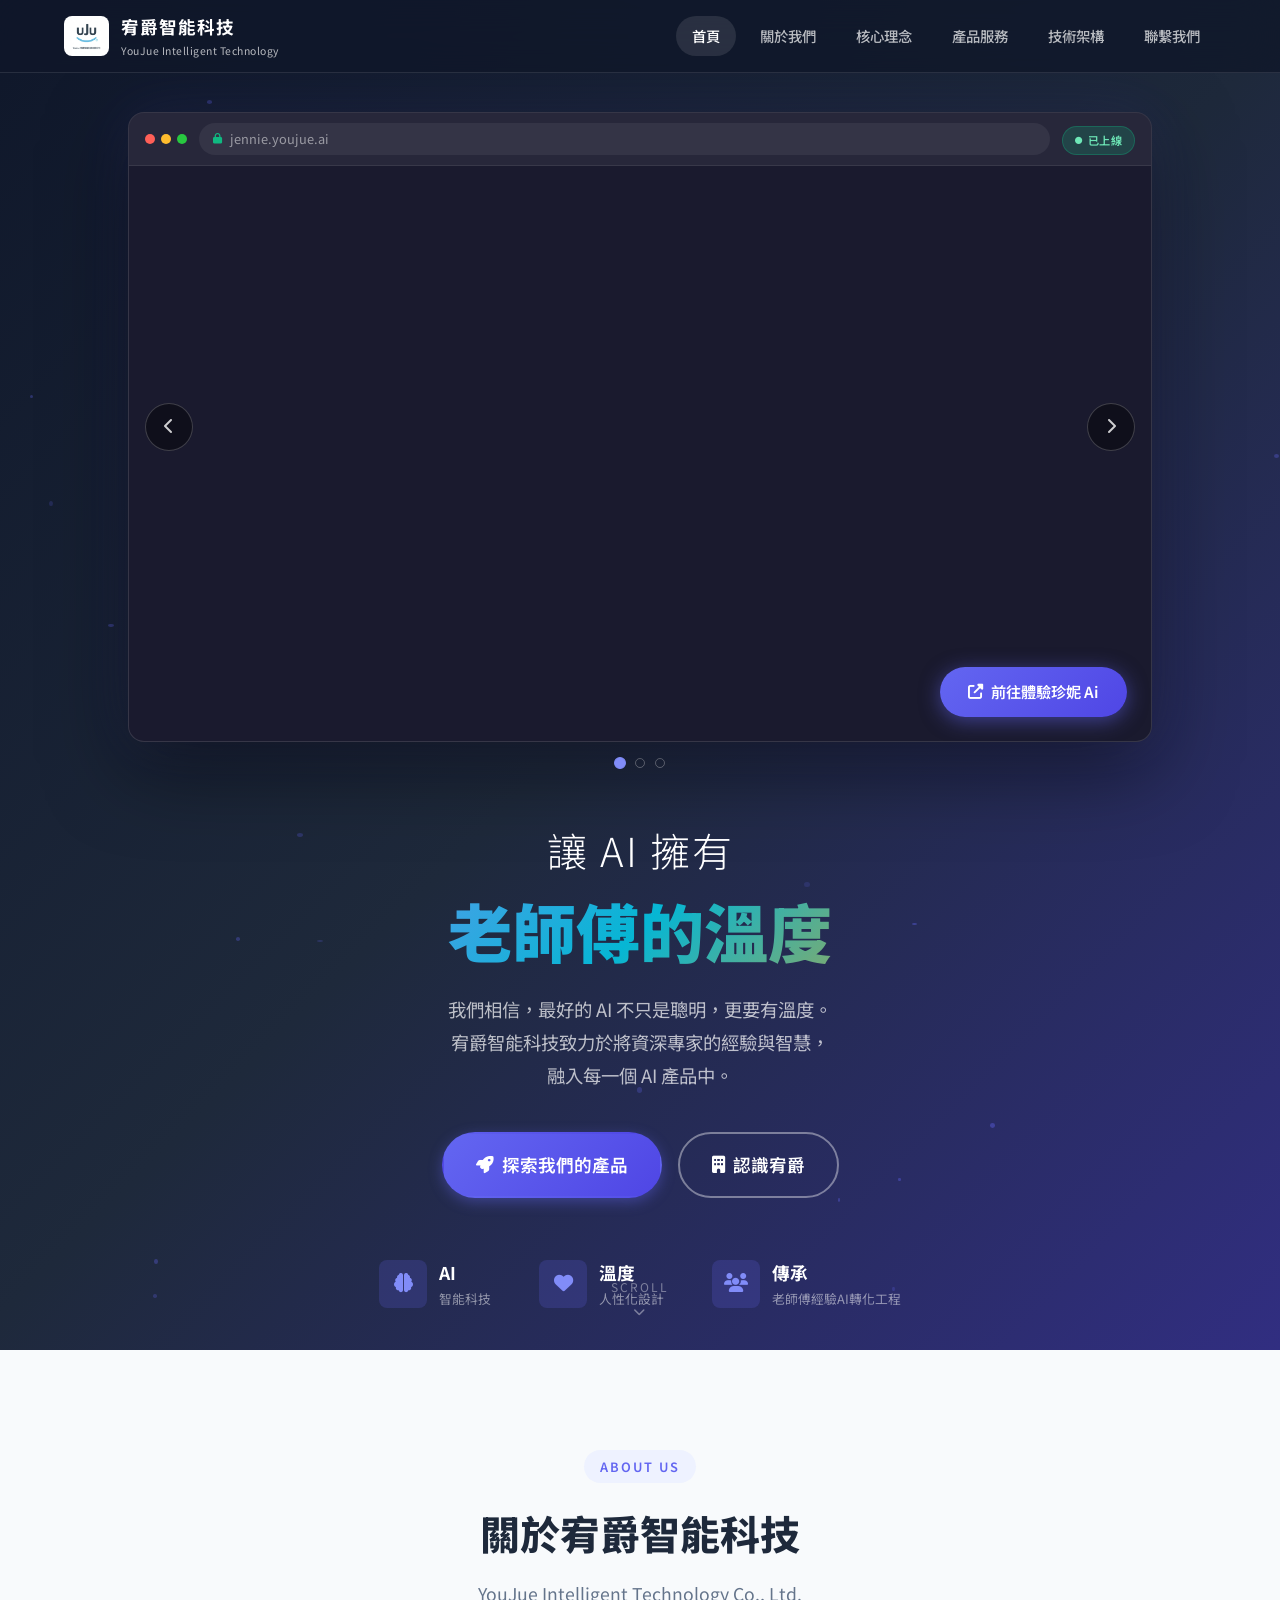
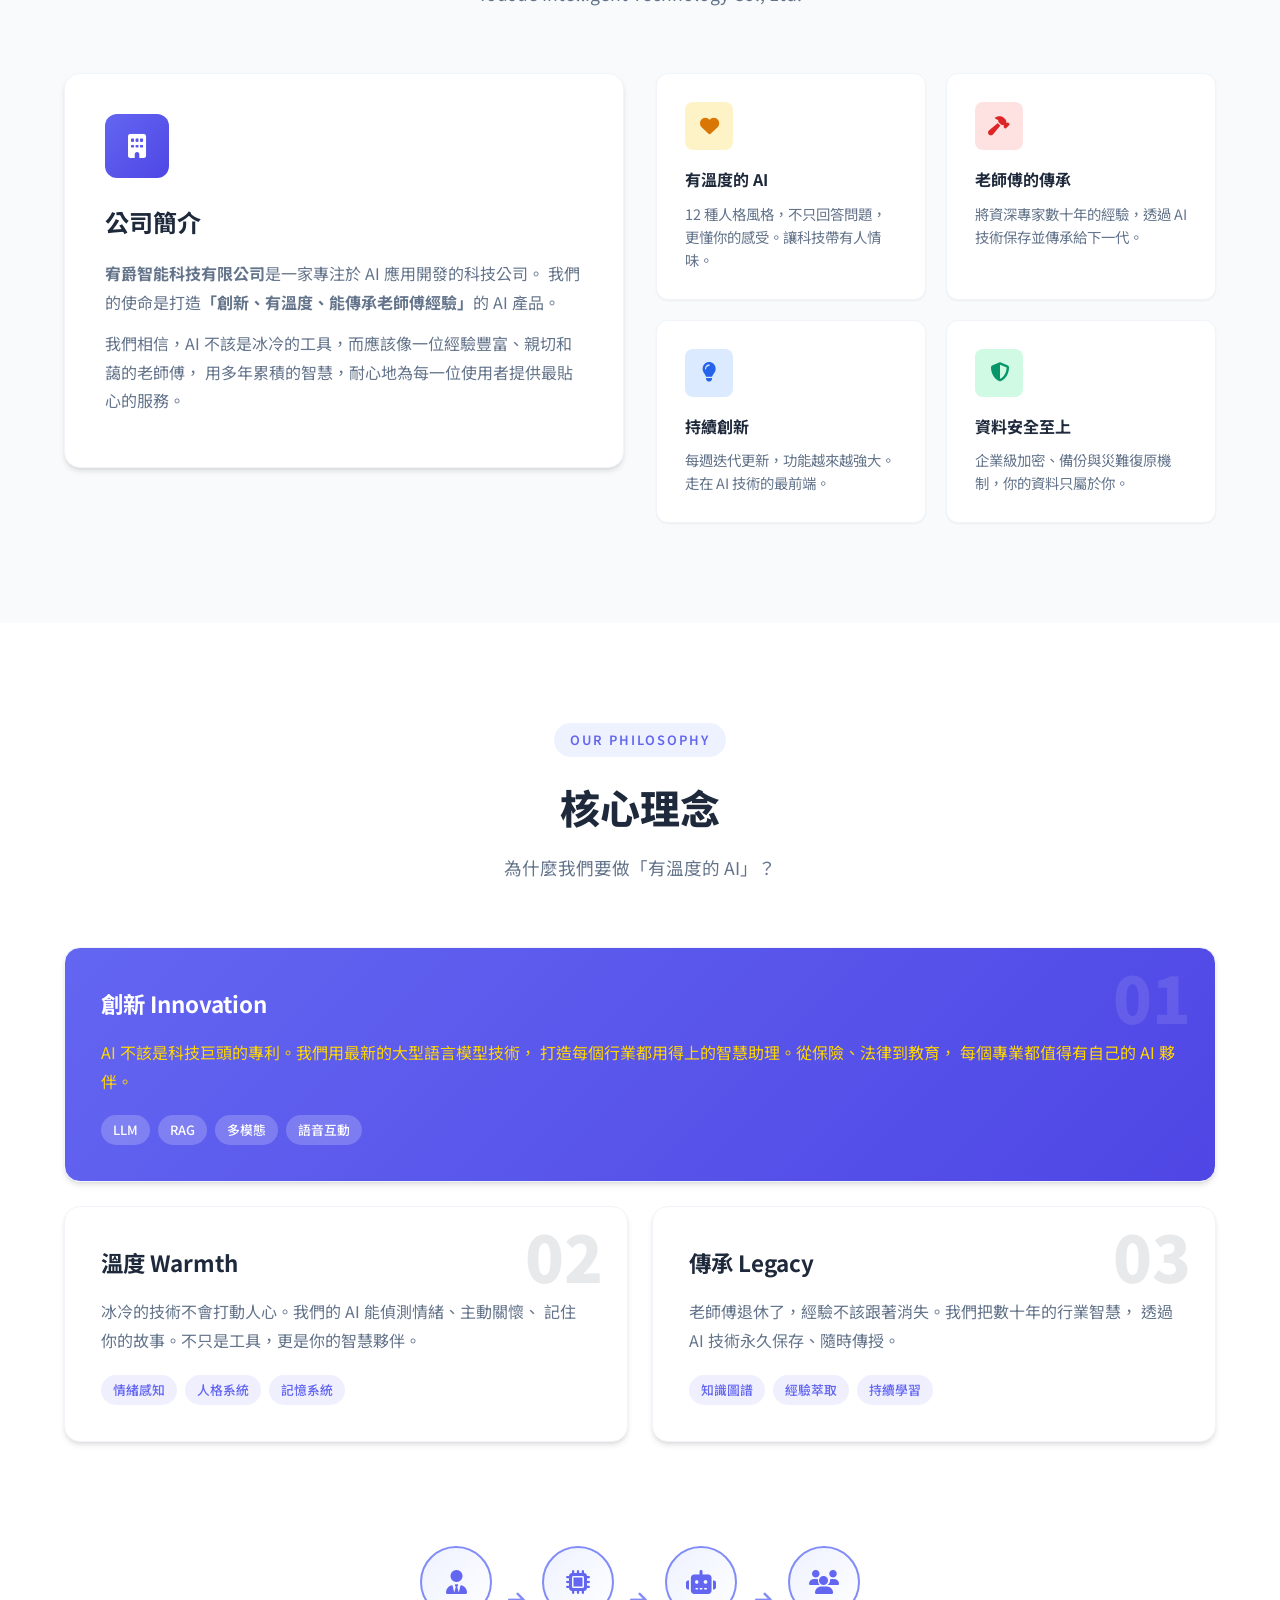
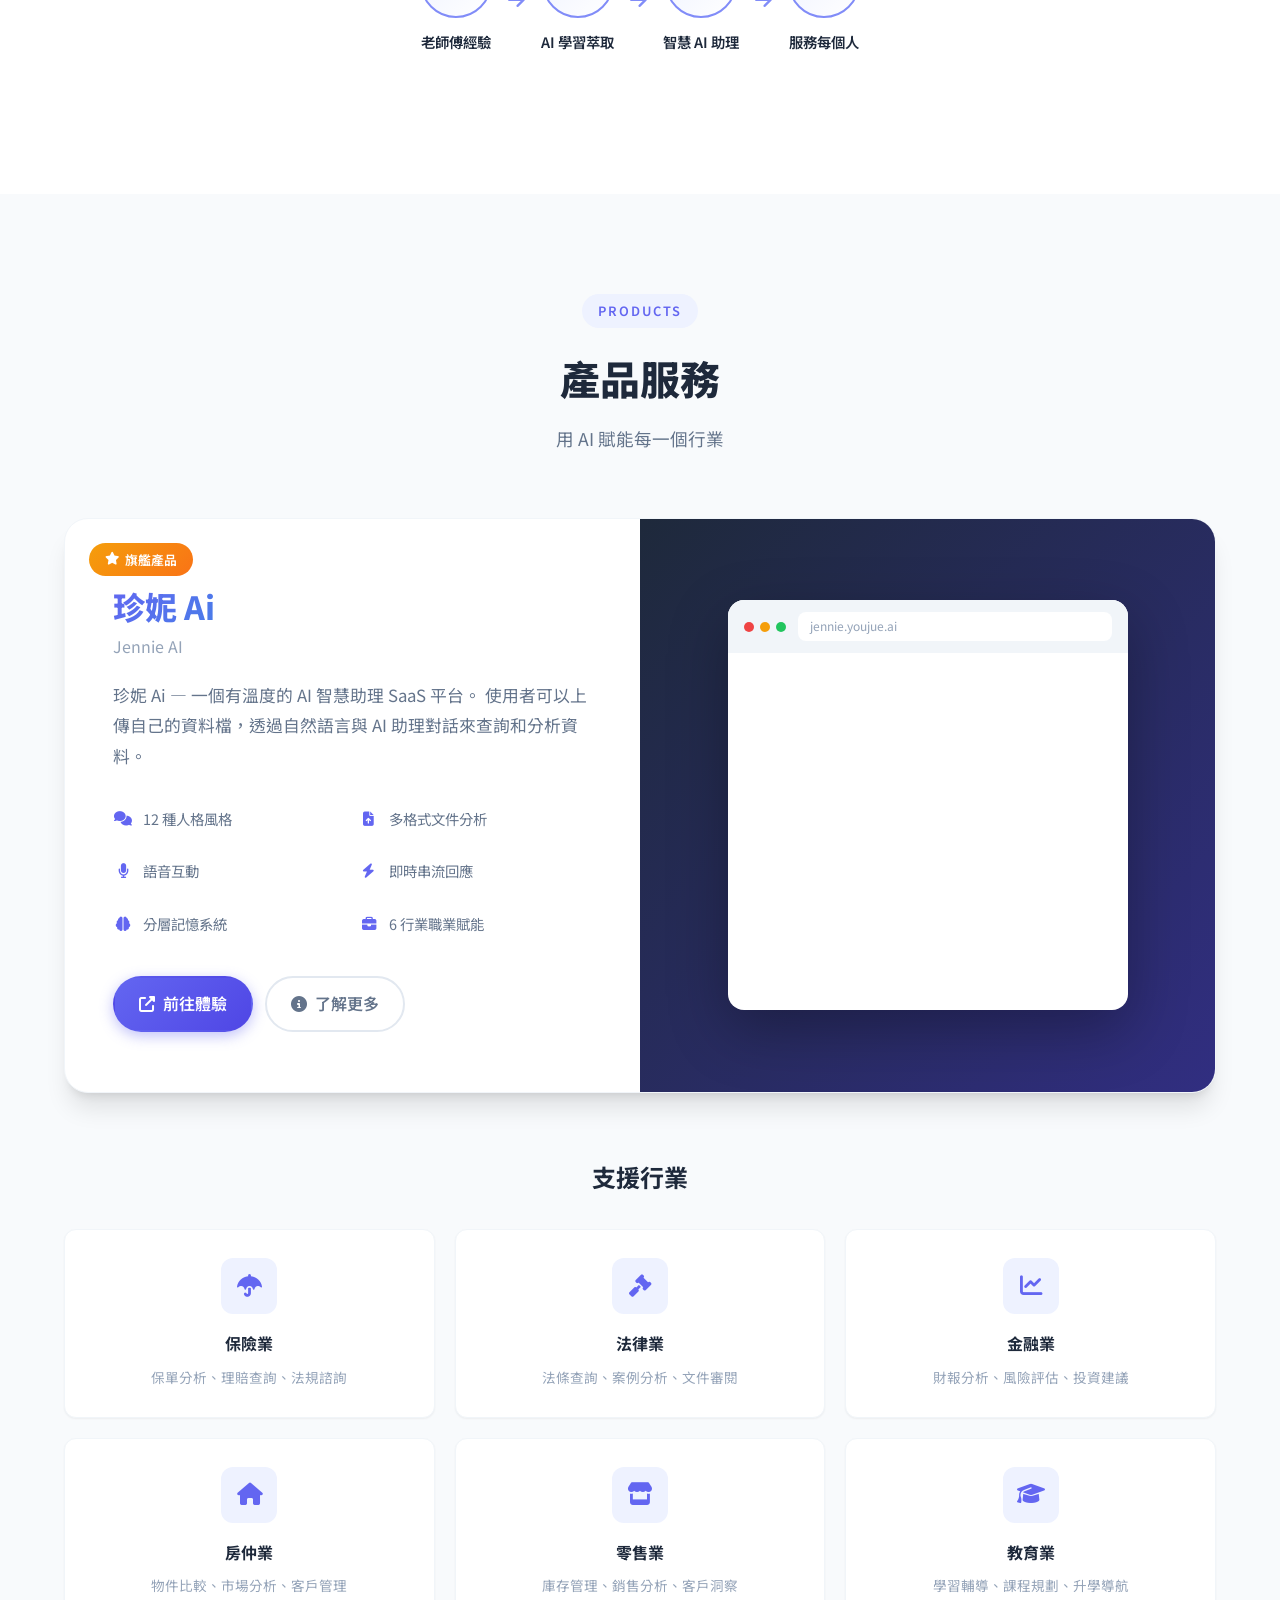
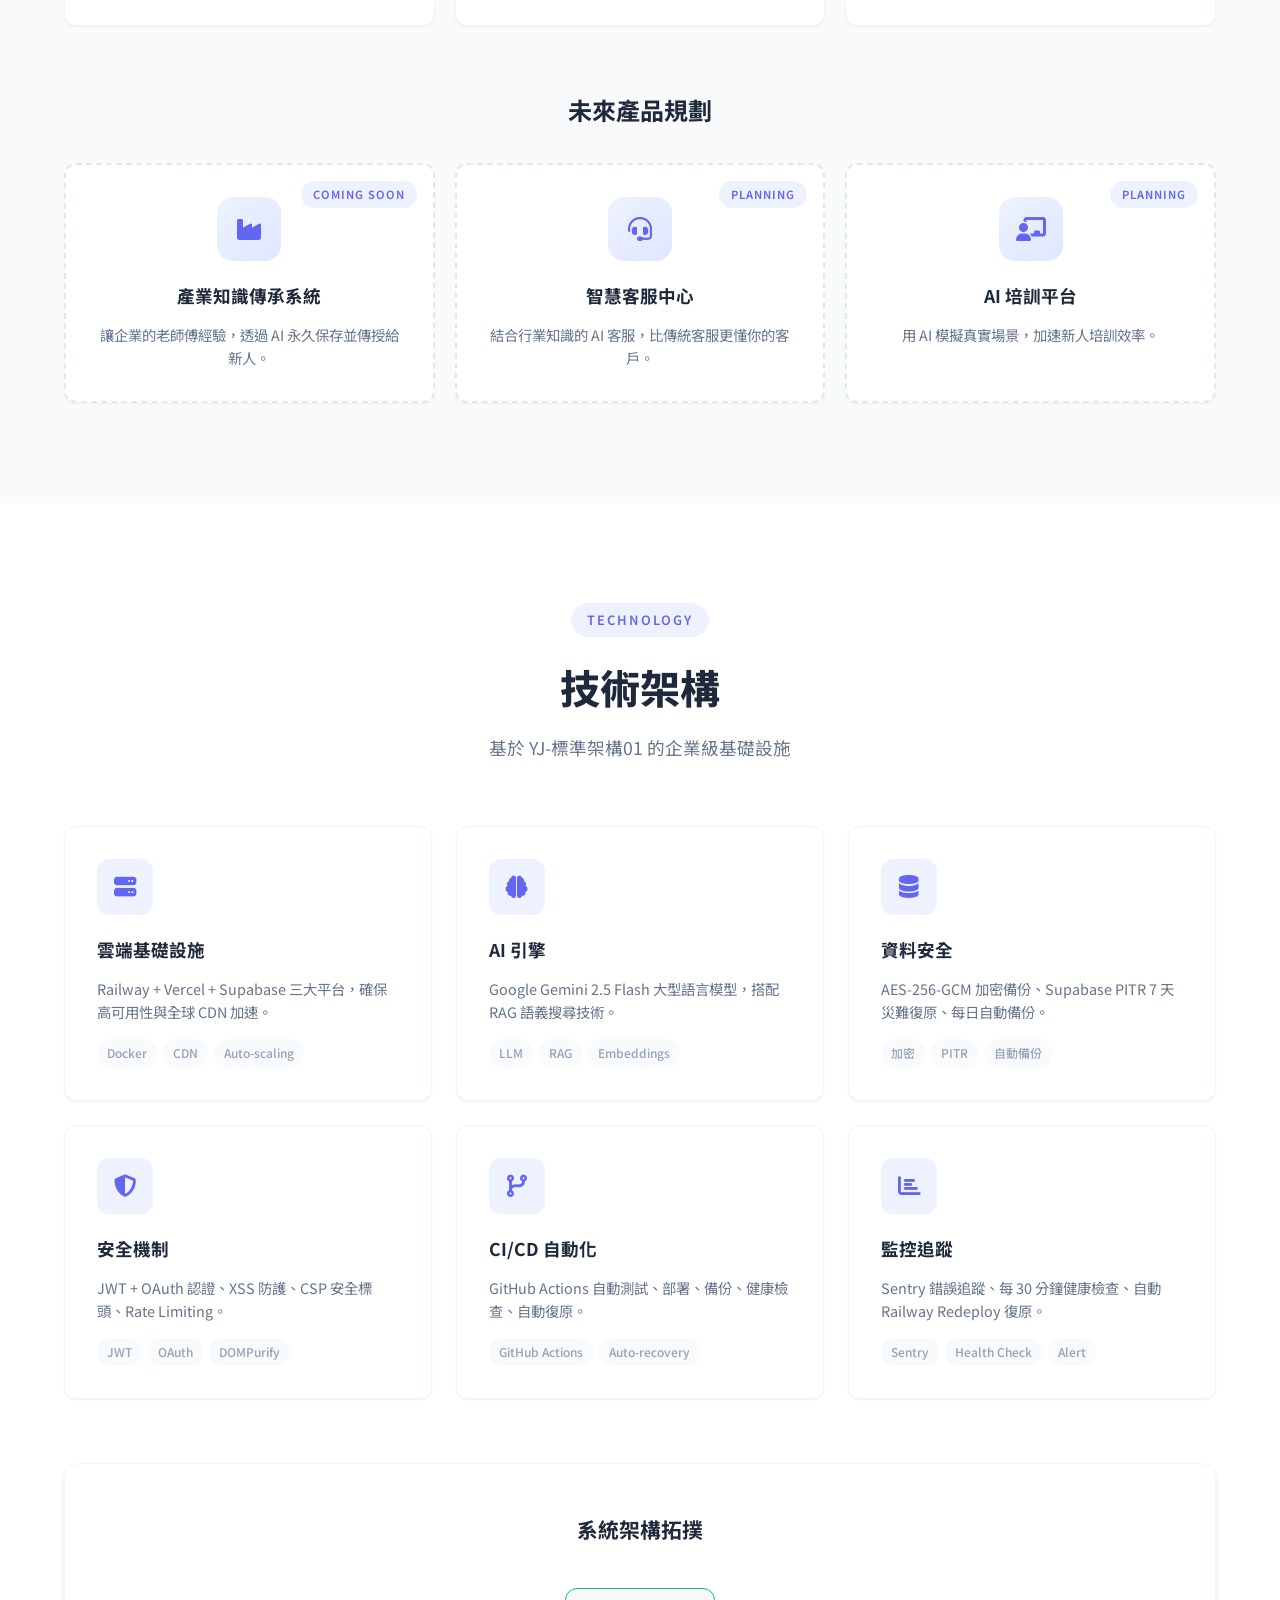
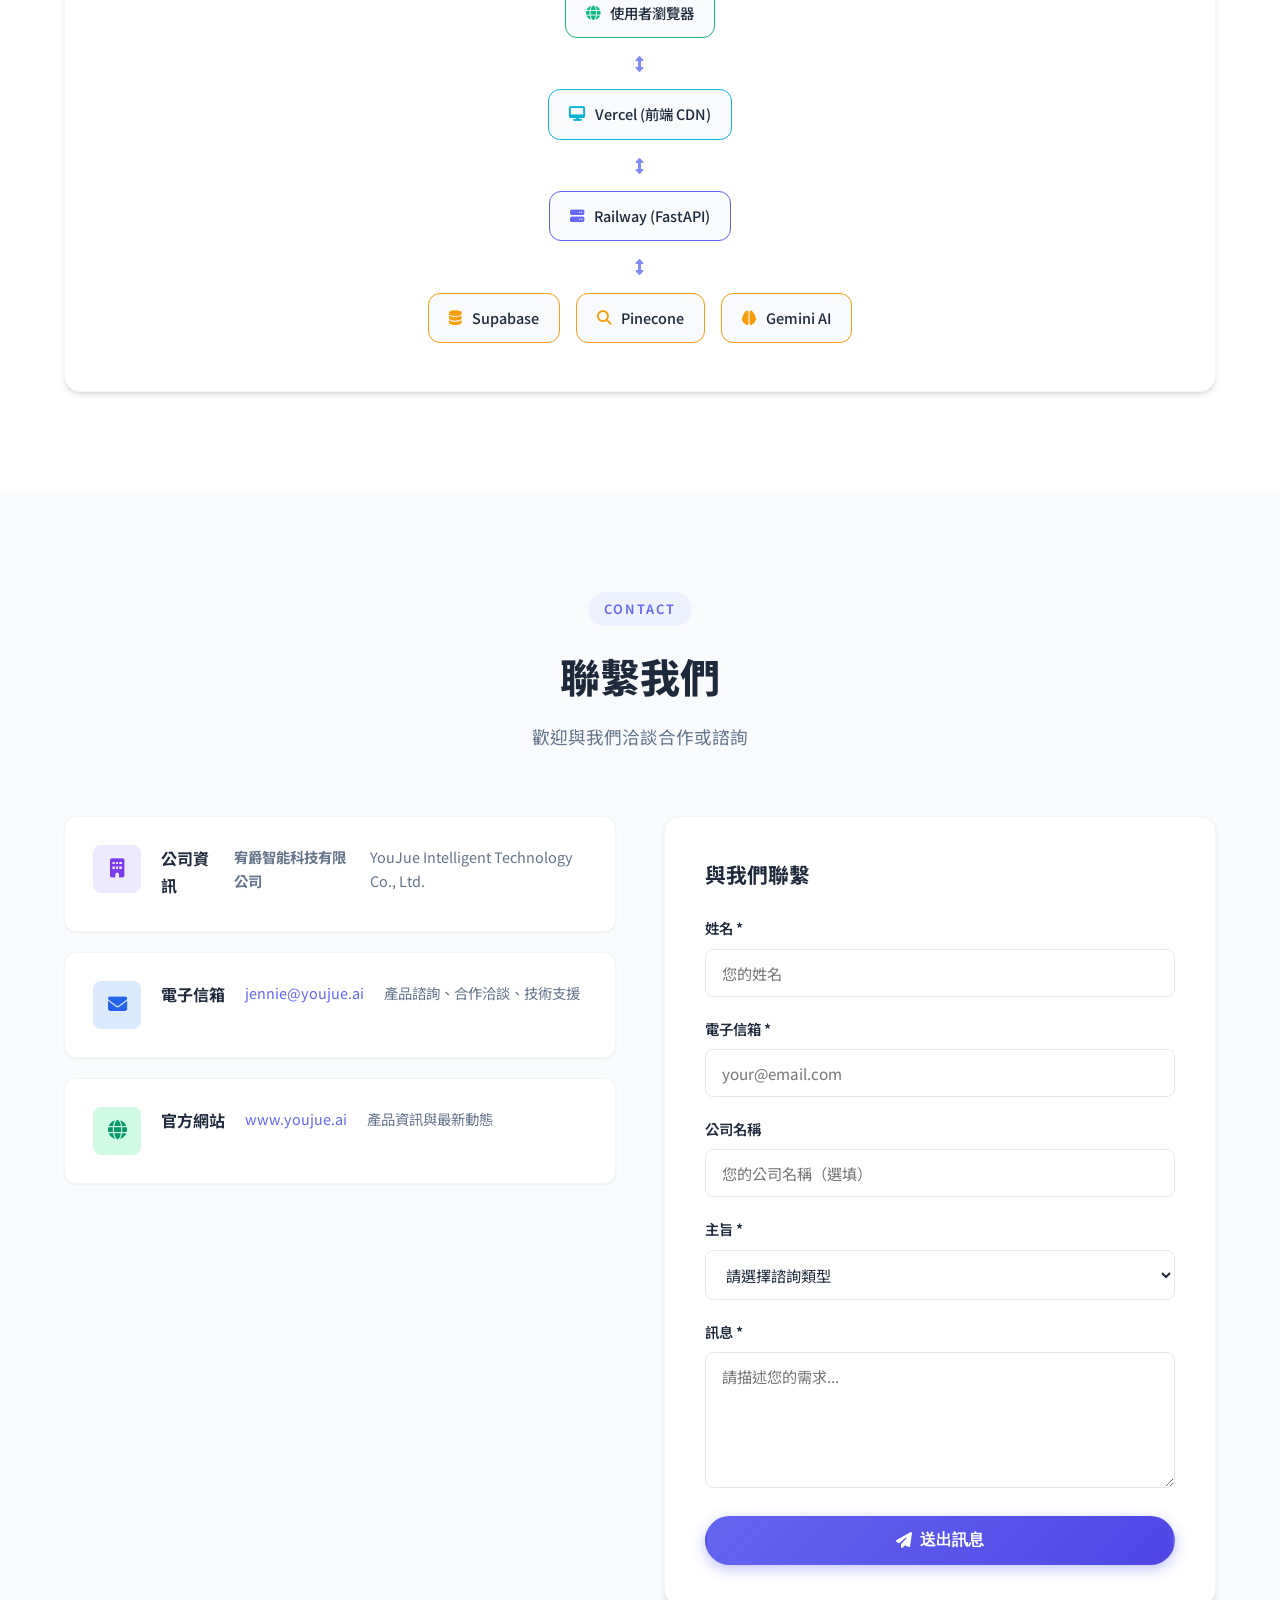
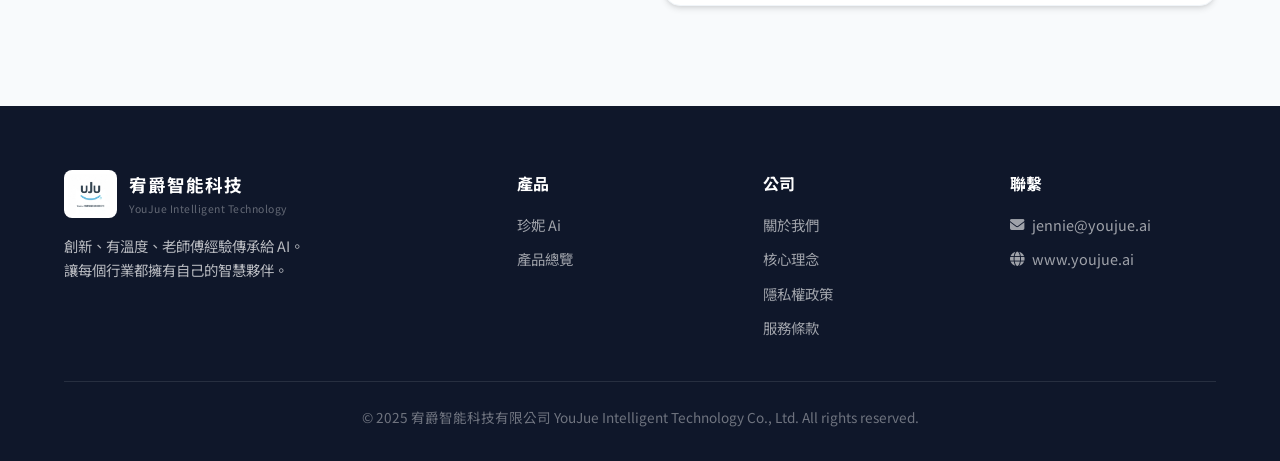
==== commit 6adf59ae: "fix: 產品卡片大器改版 — 大字體置中 + 行業別亮色漸層 1. 字體大幅放大：行業別 1.3rem、系統名 1.2rem（接近標題級） 2. 所有文字與 icon 完全置中對齊（flex-dir" ====
--- a/frontend/index.html
+++ b/frontend/index.html
@@ -102,19 +102,23 @@
                                 <div class="placeholder-examples">
                                     <div class="example-card card-logistics">
                                         <i class="fas fa-truck"></i>
-                                        <span>物流業<br>自動排車派車AI系統</span>
+                                        <span class="card-industry">物流業</span>
+                                        <span class="card-system">自動排車派車AI系統</span>
                                     </div>
                                     <div class="example-card card-food">
                                         <i class="fas fa-clipboard-check"></i>
-                                        <span>食品業<br>品保稽核AI系統</span>
+                                        <span class="card-industry">食品業</span>
+                                        <span class="card-system">品保稽核AI系統</span>
                                     </div>
                                     <div class="example-card card-warehouse">
                                         <i class="fas fa-boxes"></i>
-                                        <span>倉儲業<br>貨品管理上下游整合AI系統</span>
+                                        <span class="card-industry">倉儲業</span>
+                                        <span class="card-system">貨品管理上下游整合AI系統</span>
                                     </div>
                                     <div class="example-card card-ar">
                                         <i class="fas fa-map-marked-alt"></i>
-                                        <span>倉儲業<br>儲物空間定位AI-AR系統</span>
+                                        <span class="card-industry">倉儲業</span>
+                                        <span class="card-system">儲物空間定位AI-AR系統</span>
                                     </div>
                                 </div>
                                 <p class="placeholder-note">產品 80% 模組架構，20% 需客製，進行<strong>老師傅經驗AI轉化工程</strong><br>詳情請洽客服，我們會與您主動聯繫。</p>
--- a/frontend/css/styles.css
+++ b/frontend/css/styles.css
@@ -660,64 +660,99 @@
 .placeholder-examples {
     display: grid;
     grid-template-columns: 1fr 1fr;
-    gap: 12px;
-    margin-top: 20px;
-    max-width: 560px;
+    gap: 16px;
+    margin-top: 24px;
+    max-width: 750px;
     width: 100%;
 }
 
 .example-card {
     display: flex;
-    align-items: center;
-    gap: 10px;
-    padding: 12px 18px;
-    border-radius: var(--radius-sm);
+    flex-direction: column;
+    align-items: center;
+    justify-content: center;
+    gap: 4px;
+    padding: 28px 20px;
+    border-radius: var(--radius-lg);
     color: #fff;
-    font-size: 0.78rem;
-    line-height: 1.4;
-    font-weight: 500;
+    text-align: center;
     border: 1px solid rgba(255, 255, 255, 0.12);
     transition: transform 0.2s, box-shadow 0.2s;
 }
 
 .example-card:hover {
     transform: translateY(-2px);
-    box-shadow: 0 6px 20px rgba(0, 0, 0, 0.3);
+    box-shadow: 0 8px 24px rgba(0, 0, 0, 0.3);
 }
 
 .example-card i {
-    font-size: 1.1rem;
+    font-size: 2rem;
     flex-shrink: 0;
-    opacity: 0.9;
+    margin-bottom: 8px;
+}
+
+/* 行業別 — 亮色漸層文字（類似珍妮 Ai 風格） */
+.card-industry {
+    font-size: 1.3rem;
+    font-weight: 800;
+    background: linear-gradient(135deg, var(--primary-light), var(--accent-cyan), var(--accent-warm));
+    -webkit-background-clip: text;
+    -webkit-text-fill-color: transparent;
+    background-clip: text;
+    line-height: 1.3;
+}
+
+/* 系統名稱 */
+.card-system {
+    font-size: 1.2rem;
+    font-weight: 700;
+    color: rgba(255, 255, 255, 0.9);
+    line-height: 1.4;
 }
 
 /* 物流業 — 藍綠色 */
 .card-logistics {
-    background: linear-gradient(135deg, rgba(6, 182, 212, 0.35), rgba(59, 130, 246, 0.25));
+    background: linear-gradient(135deg, rgba(6, 182, 212, 0.3), rgba(59, 130, 246, 0.2));
     border-color: rgba(6, 182, 212, 0.4);
 }
 .card-logistics i { color: #67e8f9; }
+.card-logistics .card-industry {
+    background: linear-gradient(135deg, #67e8f9, #38bdf8, #a5f3fc);
+    -webkit-background-clip: text; -webkit-text-fill-color: transparent; background-clip: text;
+}
 
 /* 食品業 — 翠綠色 */
 .card-food {
-    background: linear-gradient(135deg, rgba(16, 185, 129, 0.35), rgba(52, 211, 153, 0.25));
+    background: linear-gradient(135deg, rgba(16, 185, 129, 0.3), rgba(52, 211, 153, 0.2));
     border-color: rgba(16, 185, 129, 0.4);
 }
 .card-food i { color: #6ee7b7; }
+.card-food .card-industry {
+    background: linear-gradient(135deg, #6ee7b7, #34d399, #a7f3d0);
+    -webkit-background-clip: text; -webkit-text-fill-color: transparent; background-clip: text;
+}
 
 /* 倉儲業 — 琥珀色 */
 .card-warehouse {
-    background: linear-gradient(135deg, rgba(245, 158, 11, 0.35), rgba(251, 191, 36, 0.25));
+    background: linear-gradient(135deg, rgba(245, 158, 11, 0.3), rgba(251, 191, 36, 0.2));
     border-color: rgba(245, 158, 11, 0.4);
 }
 .card-warehouse i { color: #fcd34d; }
+.card-warehouse .card-industry {
+    background: linear-gradient(135deg, #fcd34d, #fbbf24, #fde68a);
+    -webkit-background-clip: text; -webkit-text-fill-color: transparent; background-clip: text;
+}
 
 /* 倉儲業 AR — 紫色 */
 .card-ar {
-    background: linear-gradient(135deg, rgba(139, 92, 246, 0.35), rgba(167, 139, 250, 0.25));
+    background: linear-gradient(135deg, rgba(139, 92, 246, 0.3), rgba(167, 139, 250, 0.2));
     border-color: rgba(139, 92, 246, 0.4);
 }
 .card-ar i { color: #c4b5fd; }
+.card-ar .card-industry {
+    background: linear-gradient(135deg, #c4b5fd, #a78bfa, #ddd6fe);
+    -webkit-background-clip: text; -webkit-text-fill-color: transparent; background-clip: text;
+}
 
 /* 說明文字 */
 .placeholder-note {
@@ -1809,9 +1844,11 @@
     .placeholder-icon { margin-bottom: 12px; }
     .placeholder-subtitle { margin-bottom: 6px; }
     .placeholder-desc { margin-bottom: 16px; }
-    .placeholder-examples { gap: 8px; margin-top: 12px; }
-    .example-card { font-size: 0.6rem; padding: 8px 10px; gap: 6px; }
-    .example-card i { font-size: 0.85rem; }
+    .placeholder-examples { gap: 10px; margin-top: 14px; }
+    .example-card { padding: 16px 10px; gap: 2px; }
+    .example-card i { font-size: 1.3rem; margin-bottom: 4px; }
+    .card-industry { font-size: 0.9rem; }
+    .card-system { font-size: 0.8rem; }
     .placeholder-note { font-size: 0.65rem; margin-top: 10px; }
 
     .section { padding: 64px 0; }
